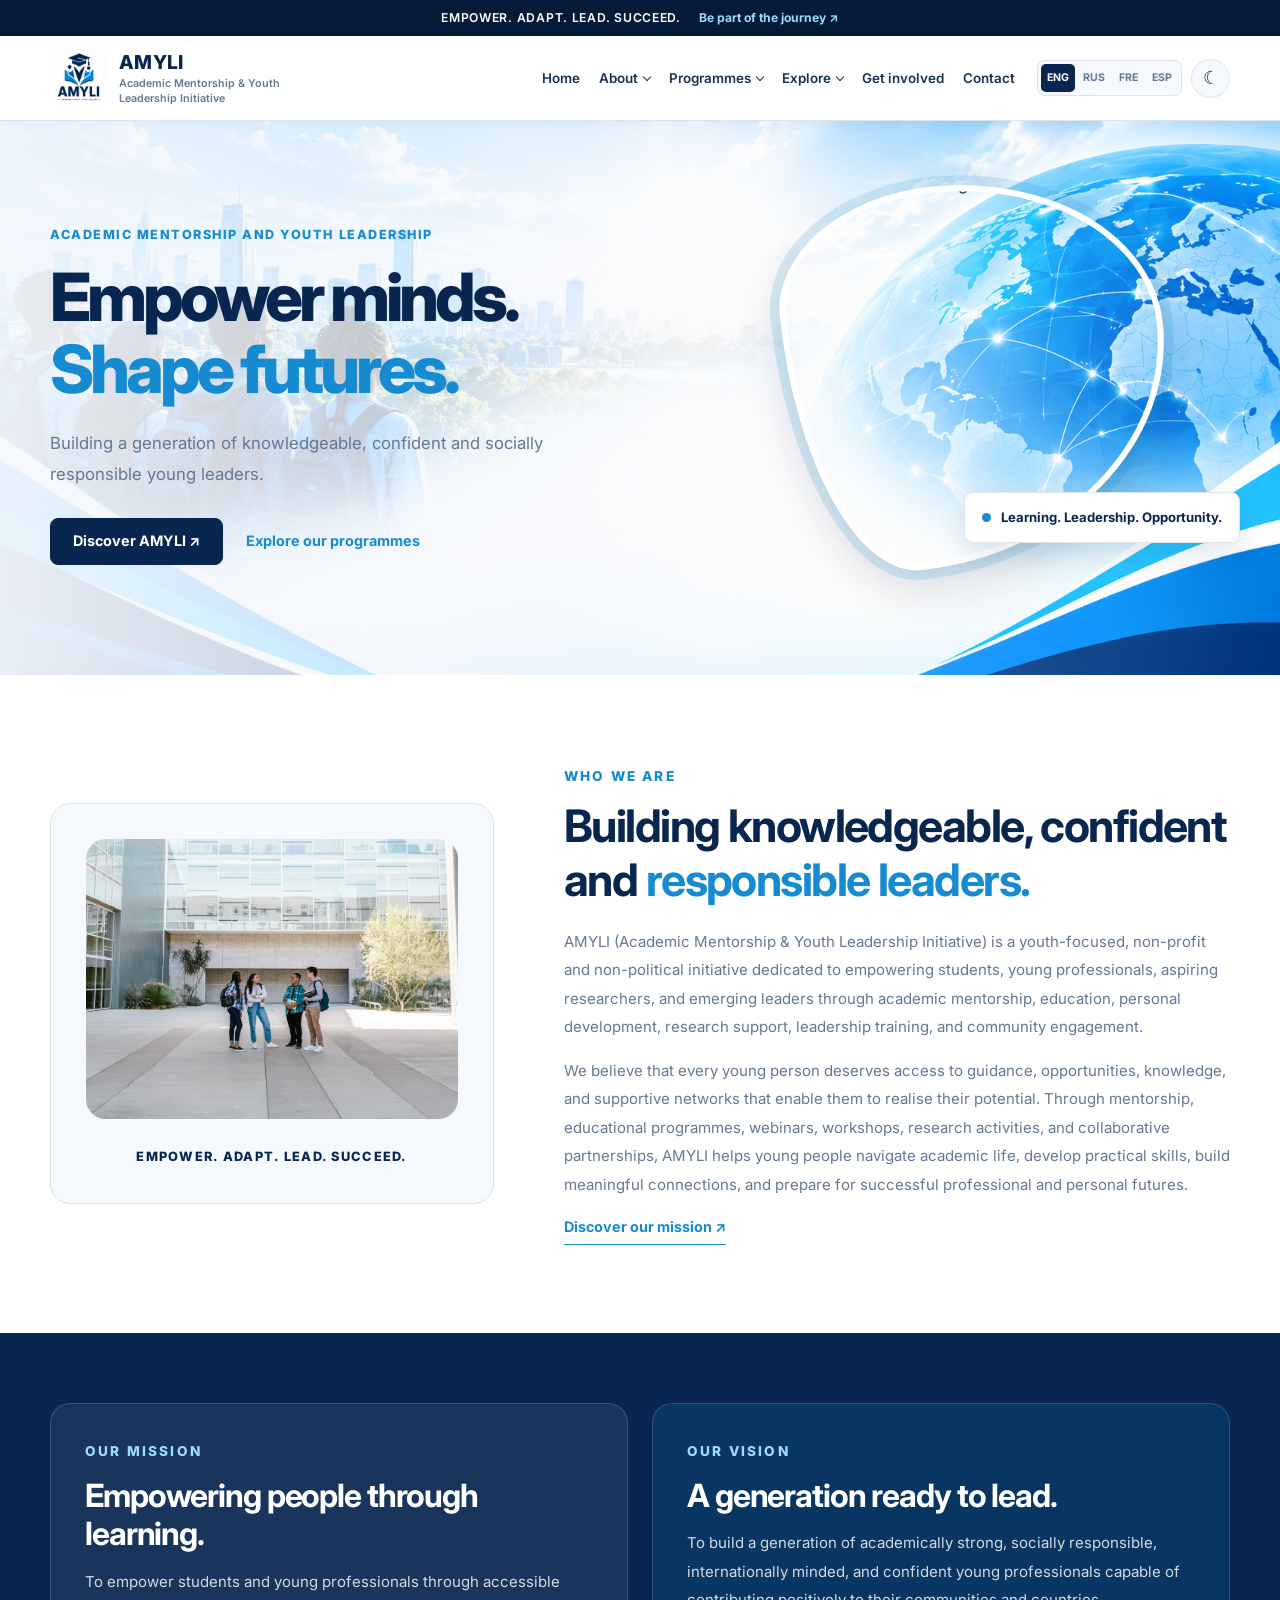
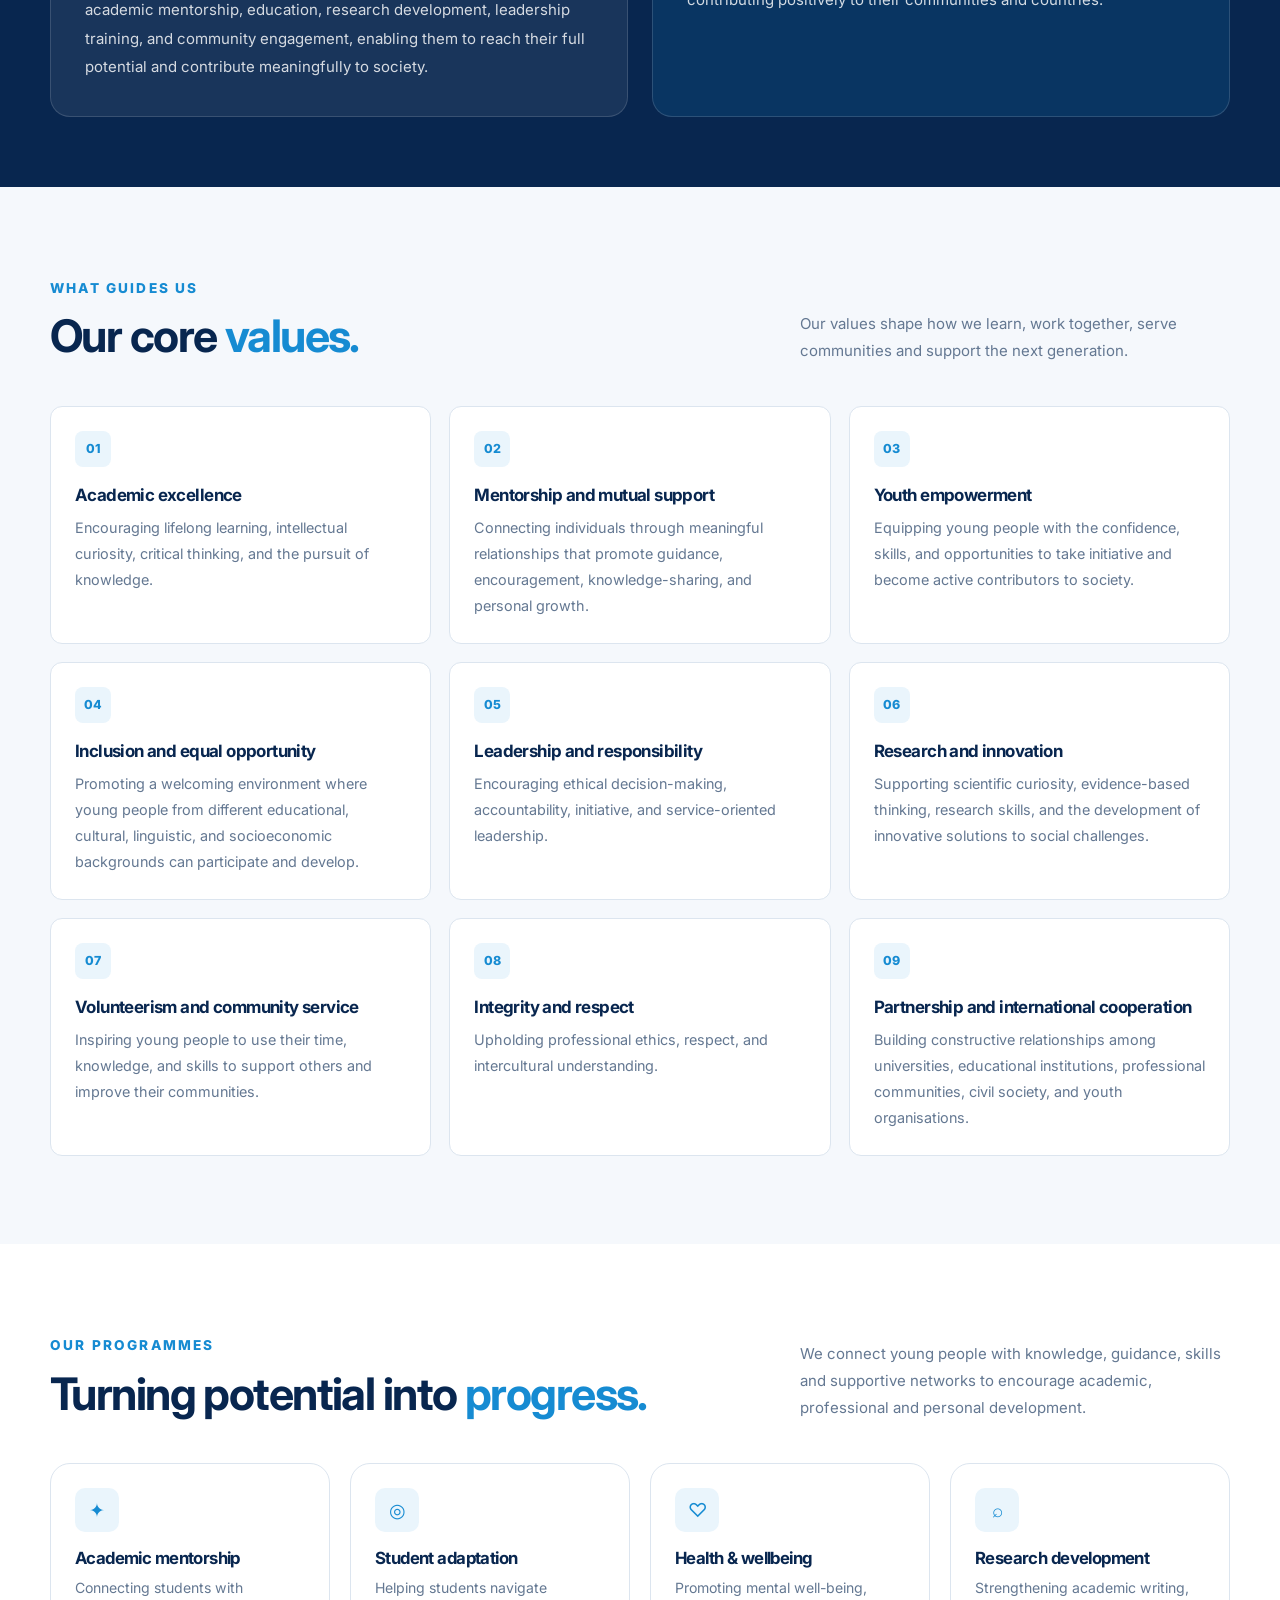
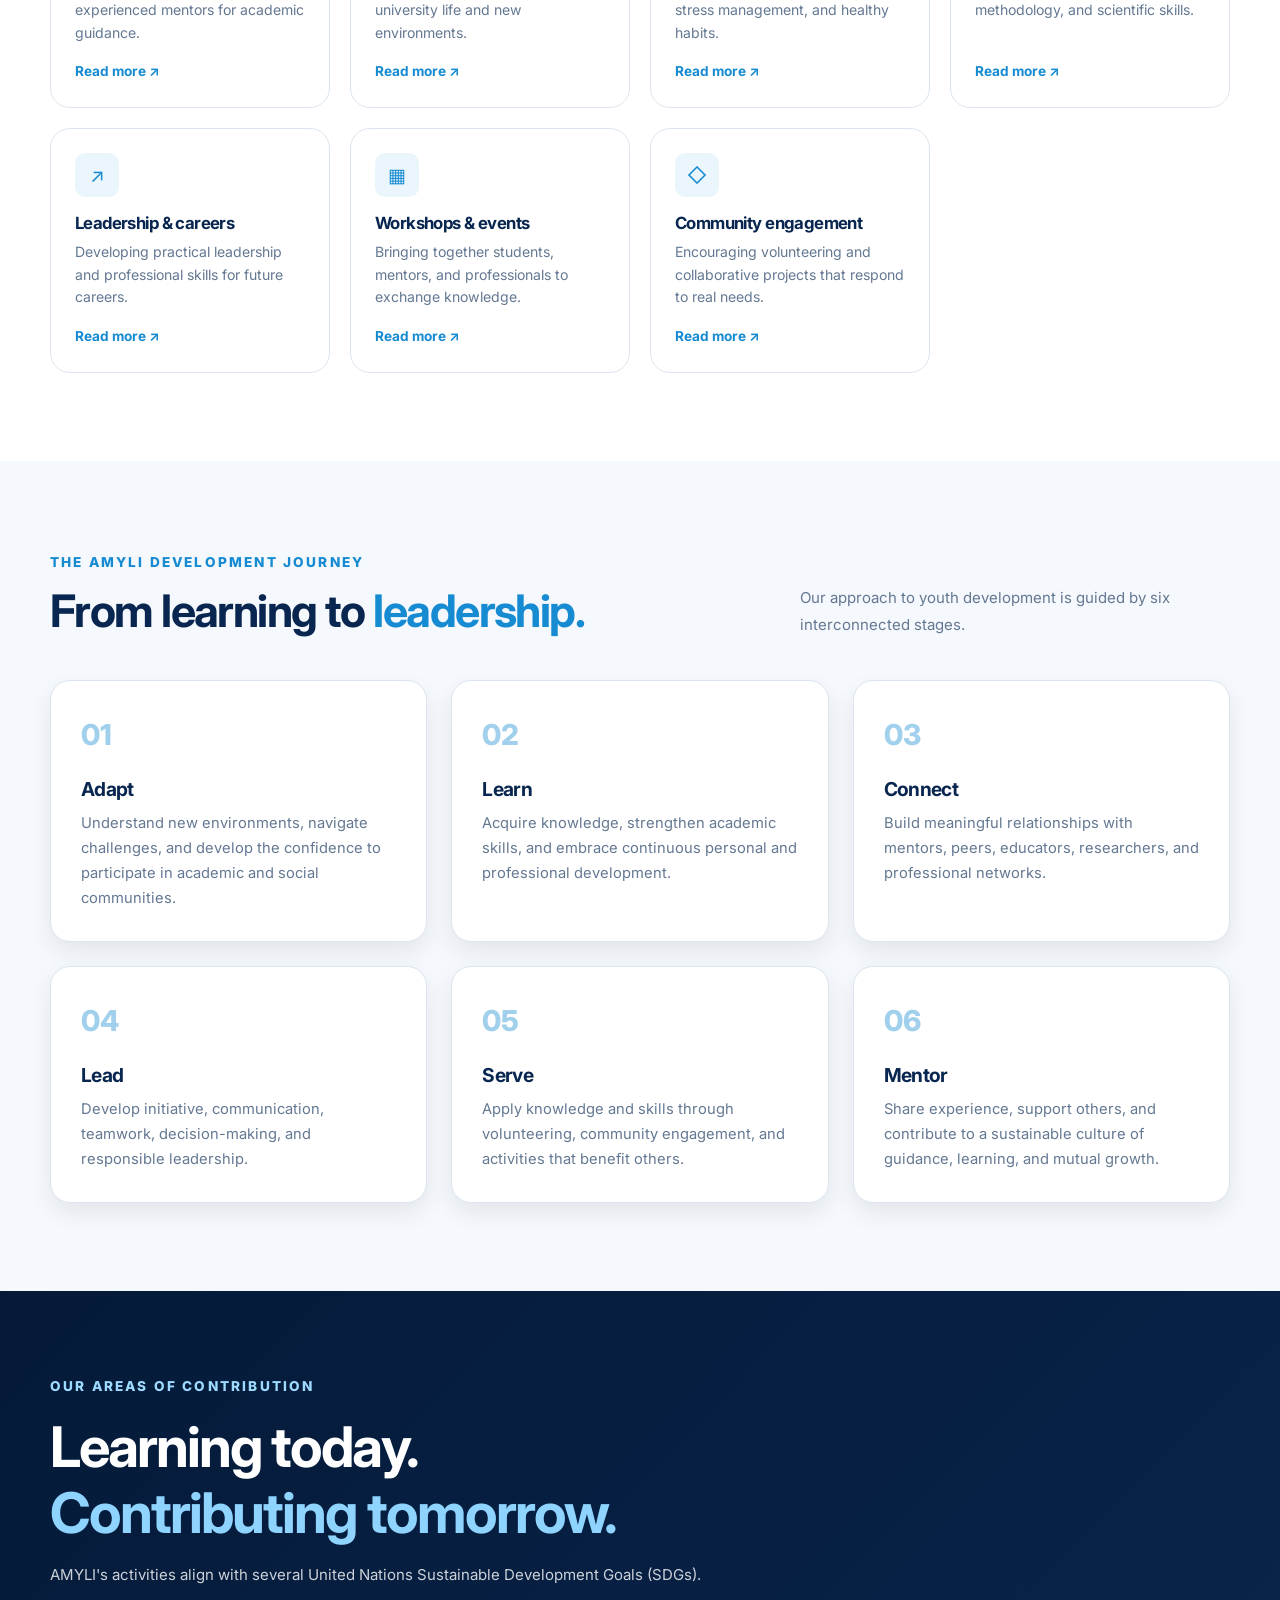
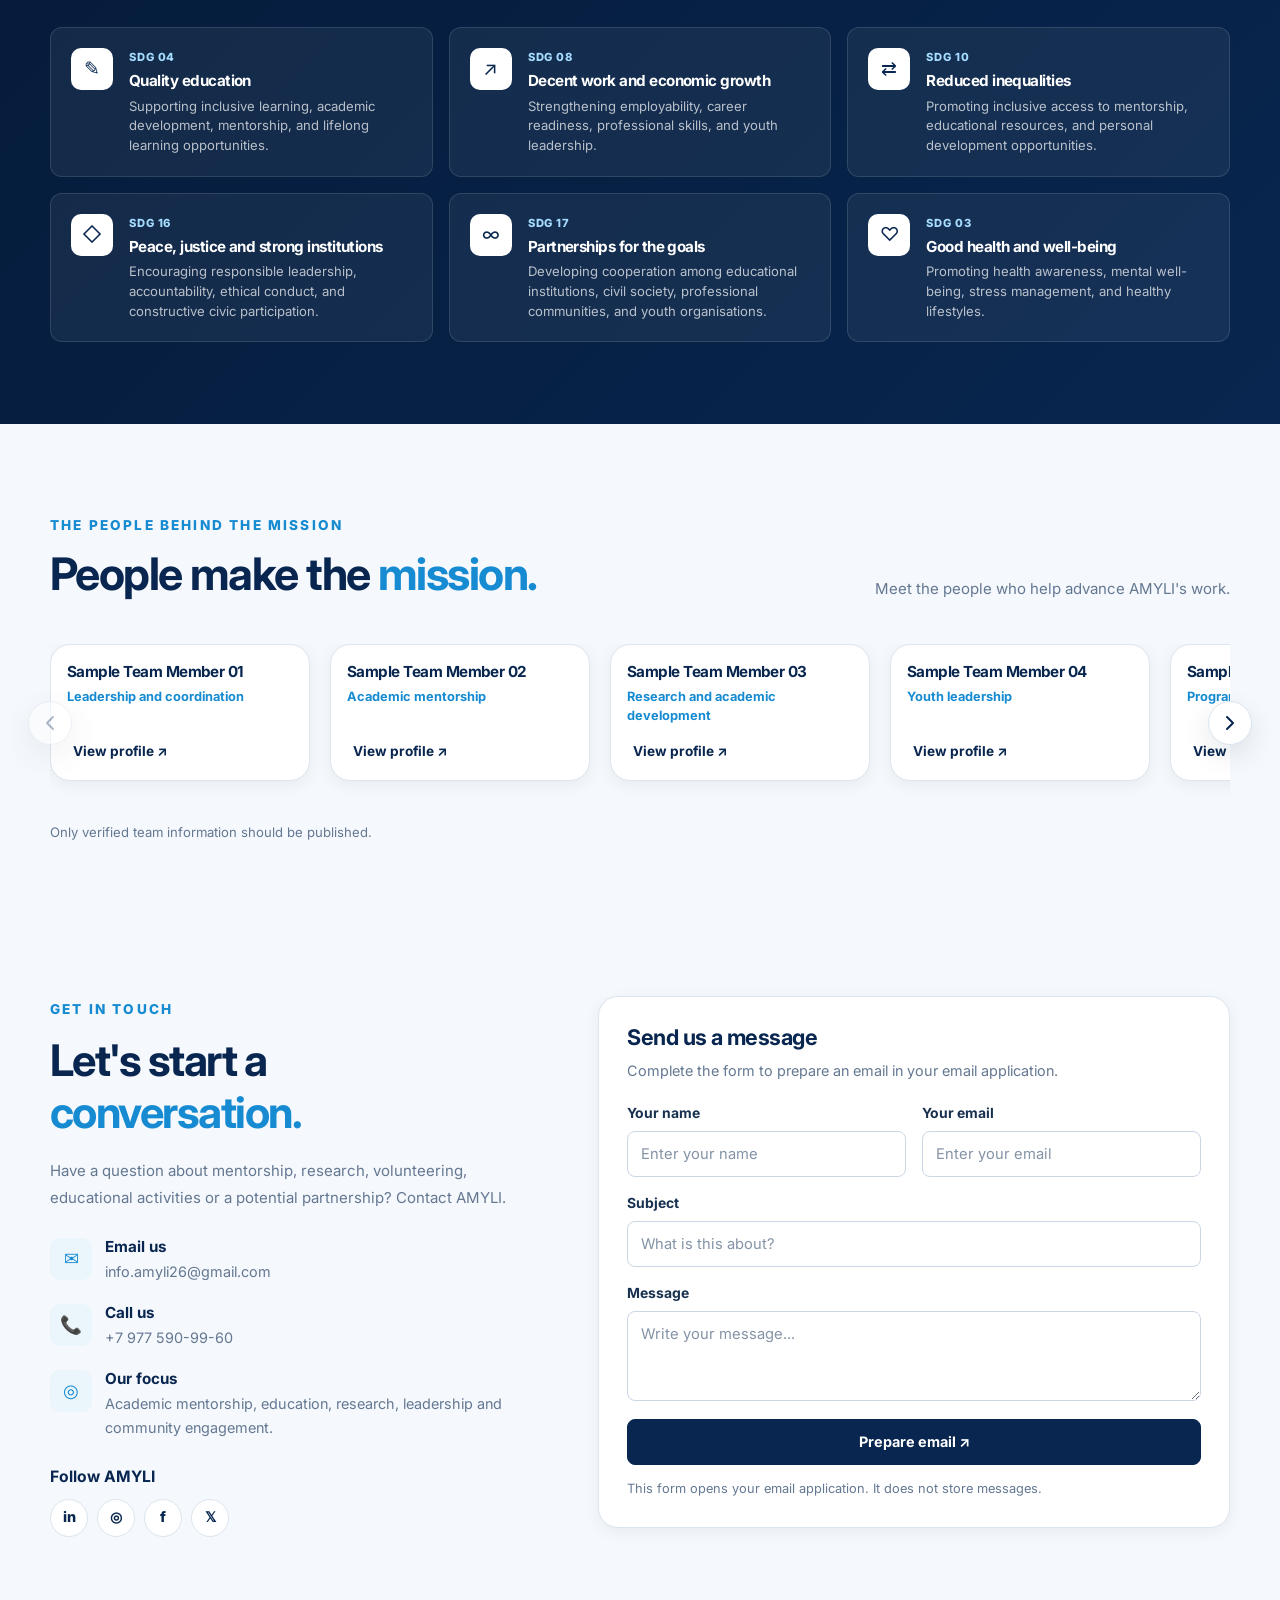
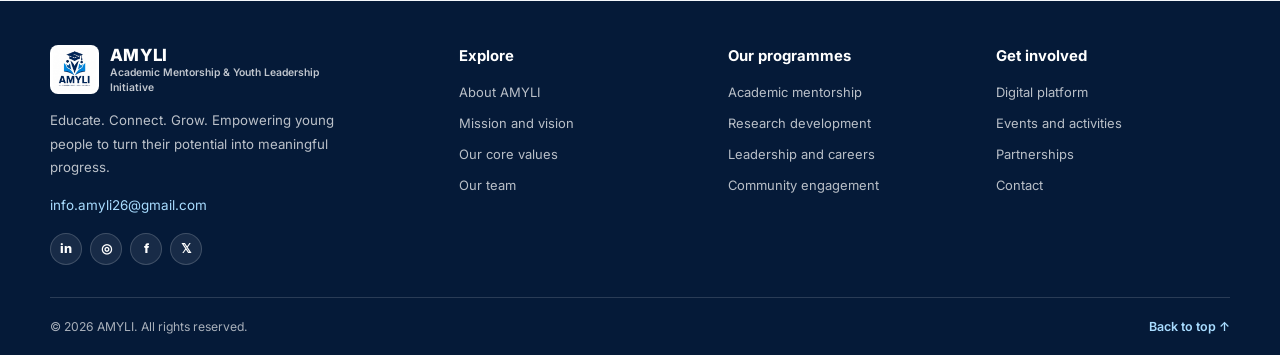
==== index.html @ 7412be2b "Initial commit: AMYLI website structure and design" ====
<!DOCTYPE html>
<html lang="en">
<head>
    <meta charset="UTF-8">
    <meta name="viewport" content="width=device-width, initial-scale=1.0">
    <meta name="theme-color" content="#08264f">
    <meta name="description" content="AMYLI empowers students, young professionals, aspiring researchers and emerging leaders through academic mentorship, education, research, leadership and community engagement.">
    <title>AMYLI | Empower. Adapt. Lead. Succeed.</title>

    <link rel="icon" type="image/png" href="assets/images/logo-removebg.png">
    <link rel="preconnect" href="https://fonts.googleapis.com">
    <link rel="preconnect" href="https://fonts.gstatic.com" crossorigin>
    <link href="https://fonts.googleapis.com/css2?family=Inter:wght@400;500;600;700;800&display=swap" rel="stylesheet">
    <link rel="stylesheet" href="styles.css">
    <script src="script.js" defer></script>
</head>
<body>

<a class="skip-link" href="#main">Skip to content</a>

<!-- Announcement -->
<div class="announcement">
    <p data-i18n="announcement_text">Empower. Adapt. Lead. Succeed.</p>
    <a href="#get-involved" data-i18n="announcement_link">Be part of the journey ↗</a>
</div>

<!-- Header and navigation -->
<header class="site-header" id="top">
    <div class="container nav-wrap">

        <a class="brand" href="#home" aria-label="AMYLI home">
            <img src="assets/images/amyli-logo.png" alt="AMYLI logo">
            <span class="brand-text">
                <strong>AMYLI</strong>
                <small data-i18n="brand_subtitle">Academic Mentorship &amp; Youth Leadership Initiative</small>
            </span>
        </a>

        <button class="menu-toggle" id="menuToggle" type="button"
            aria-label="Open navigation" aria-expanded="false" aria-controls="mainNav">
            <span></span><span></span><span></span>
        </button>

        <nav class="main-nav" id="mainNav" aria-label="Main navigation">
            <a href="#home" data-i18n="nav_home">Home</a>

            <div class="nav-dropdown">
                <button class="nav-drop-trigger" type="button" aria-expanded="false">
                    <span data-i18n="nav_about">About</span><span class="chevron" aria-hidden="true"></span>
                </button>
                <div class="dropdown-menu">
                    <a href="#about" data-i18n="nav_about_who">Who we are</a>
                    <a href="#mission" data-i18n="nav_about_mission">Mission and vision</a>
                    <a href="#values" data-i18n="nav_about_values">Our core values</a>
                    <a href="#journey" data-i18n="nav_about_journey">Our development journey</a>
                    <a href="#team" data-i18n="nav_about_team">Our team</a>
                </div>
            </div>

            <div class="nav-dropdown">
                <button class="nav-drop-trigger" type="button" aria-expanded="false">
                    <span data-i18n="nav_programmes">Programmes</span><span class="chevron" aria-hidden="true"></span>
                </button>
                <div class="dropdown-menu">
                    <a href="#education" data-i18n="nav_prog_education">Academic mentorship</a>
                    <a href="#adaptation" data-i18n="nav_prog_adaptation">Student adaptation</a>
                    <a href="#wellbeing" data-i18n="nav_prog_wellbeing">Health and personal development</a>
                    <a href="#research" data-i18n="nav_prog_research">Research development</a>
                    <a href="#leadership" data-i18n="nav_prog_leadership">Leadership and careers</a>
                    <a href="#workshops" data-i18n="nav_prog_workshops">Workshops and events</a>
                    <a href="#community" data-i18n="nav_prog_community">Community engagement</a>
                </div>
            </div>

            <div class="nav-dropdown">
                <button class="nav-drop-trigger" type="button" aria-expanded="false">
                    <span data-i18n="nav_explore">Explore</span><span class="chevron" aria-hidden="true"></span>
                </button>
                <div class="dropdown-menu">
                    <a href="#stories" data-i18n="nav_exp_stories">Learning resources</a>
                    <a href="#digital-platform" data-i18n="nav_exp_platform">Digital platform</a>
                    <a href="#impact" data-i18n="nav_exp_impact">Our SDG contribution</a>
                    <a href="#partners" data-i18n="nav_exp_partners">Partnerships</a>
                    <a href="#events" data-i18n="nav_exp_events">Events and activities</a>
                </div>
            </div>

            <a href="#get-involved" data-i18n="nav_get_involved">Get involved</a>
            <a href="#contact" data-i18n="nav_contact">Contact</a>
        </nav>

        <div class="nav-tools">
            <div class="language-switch" aria-label="Select language">
                <button type="button" class="language-button active" data-language="en" aria-pressed="true">ENG</button>
                <button type="button" class="language-button" data-language="ru" aria-pressed="false">RUS</button>
                <button type="button" class="language-button" data-language="fr" aria-pressed="false">FRE</button>
                <button type="button" class="language-button" data-language="es" aria-pressed="false">ESP</button>
            </div>
            <button class="theme-toggle" id="themeToggle" type="button"
                aria-label="Switch to dark mode" aria-pressed="false">☾</button>
        </div>
    </div>
</header>

<main id="main">

    <!-- Hero Section -->
    <section class="hero" id="home">
        <div class="container hero-grid">
            <div class="hero-copy">
                <span class="eyebrow" data-i18n="hero_eyebrow">Academic mentorship and youth leadership</span>
                <h1 data-i18n="hero_title">Empower minds.<br><em>Shape futures.</em></h1>
                <p data-i18n="hero_desc">
                    Building a generation of knowledgeable, confident and socially responsible young leaders.
                </p>
                <div class="hero-actions">
                    <a href="#about" class="button" data-i18n="hero_btn_discover">Discover AMYLI ↗</a>
                    <a href="#programs" class="text-link" data-i18n="hero_btn_programmes">Explore our programmes</a>
                </div>
            </div>

            <div class="hero-visual">
                <div class="hero-image-twisted">
                    <img class="hero-image"
                        src="https://images.unsplash.com/photo-1529390079861-591de354faf5?auto=format&fit=crop&w=800&q=85"
                        alt="Young people learning and collaborating">
                </div>
                <div class="hero-image-label">
                    <span class="label-dot"></span>
                    <span data-i18n="hero_label">Learning. Leadership. Opportunity.</span>
                </div>
            </div>
        </div>
    </section>

    <!-- About AMYLI -->
    <section class="section about-section" id="about">
        <div class="container about-grid">
            <div class="about-logo">
                <img src="assets/images/who-we-are.jpg" alt="AMYLI organisation logo">
                <span data-i18n="about_logo_text">Empower. Adapt. Lead. Succeed.</span>
            </div>

            <div class="about-content">
                <span class="section-kicker" data-i18n="about_kicker">WHO WE ARE</span>
                <h2 data-i18n="about_title">Building knowledgeable, confident and <em>responsible leaders.</em></h2>
                <p data-i18n="about_p1">
                    AMYLI (Academic Mentorship &amp; Youth Leadership Initiative) is a youth-focused, non-profit and non-political initiative dedicated to empowering students, young professionals, aspiring researchers, and emerging leaders through academic mentorship, education, personal development, research support, leadership training, and community engagement.
                </p>
                <p data-i18n="about_p2">
                    We believe that every young person deserves access to guidance, opportunities, knowledge, and supportive networks that enable them to realise their potential. Through mentorship, educational programmes, webinars, workshops, research activities, and collaborative partnerships, AMYLI helps young people navigate academic life, develop practical skills, build meaningful connections, and prepare for successful professional and personal futures.
                </p>
                <a href="#mission" class="underlined-link" data-i18n="about_link">Discover our mission ↗</a>
            </div>
        </div>
    </section>

    <!-- Mission and vision -->
    <section class="mission-section" id="mission">
        <div class="container mission-grid">
            <article class="mission-card">
                <span class="section-kicker" data-i18n="mission_kicker">OUR MISSION</span>
                <h2 data-i18n="mission_title">Empowering people through learning.</h2>
                <p data-i18n="mission_desc">
                    To empower students and young professionals through accessible academic mentorship, education, research development, leadership training, and community engagement, enabling them to reach their full potential and contribute meaningfully to society.
                </p>
            </article>

            <article class="mission-card vision-card">
                <span class="section-kicker" data-i18n="vision_kicker">OUR VISION</span>
                <h2 data-i18n="vision_title">A generation ready to lead.</h2>
                <p data-i18n="vision_desc">
                    To build a generation of academically strong, socially responsible, internationally minded, and confident young professionals capable of contributing positively to their communities and countries.
                </p>
            </article>
        </div>
    </section>

    <!-- Core values -->
    <section class="section values-section" id="values">
        <div class="container">
            <div class="section-heading">
                <div>
                    <span class="section-kicker" data-i18n="values_kicker">WHAT GUIDES US</span>
                    <h2 data-i18n="values_title">Our core <em>values.</em></h2>
                </div>
                <p data-i18n="values_desc">
                    Our values shape how we learn, work together, serve communities and support the next generation.
                </p>
            </div>

            <div class="values-grid">
                <article class="value-card">
                    <span class="value-number">01</span>
                    <h3 data-i18n="value_1_title">Academic excellence</h3>
                    <p data-i18n="value_1_desc">Encouraging lifelong learning, intellectual curiosity, critical thinking, and the pursuit of knowledge.</p>
                </article>
                <article class="value-card">
                    <span class="value-number">02</span>
                    <h3 data-i18n="value_2_title">Mentorship and mutual support</h3>
                    <p data-i18n="value_2_desc">Connecting individuals through meaningful relationships that promote guidance, encouragement, knowledge-sharing, and personal growth.</p>
                </article>
                <article class="value-card">
                    <span class="value-number">03</span>
                    <h3 data-i18n="value_3_title">Youth empowerment</h3>
                    <p data-i18n="value_3_desc">Equipping young people with the confidence, skills, and opportunities to take initiative and become active contributors to society.</p>
                </article>
                <article class="value-card">
                    <span class="value-number">04</span>
                    <h3 data-i18n="value_4_title">Inclusion and equal opportunity</h3>
                    <p data-i18n="value_4_desc">Promoting a welcoming environment where young people from different educational, cultural, linguistic, and socioeconomic backgrounds can participate and develop.</p>
                </article>
                <article class="value-card">
                    <span class="value-number">05</span>
                    <h3 data-i18n="value_5_title">Leadership and responsibility</h3>
                    <p data-i18n="value_5_desc">Encouraging ethical decision-making, accountability, initiative, and service-oriented leadership.</p>
                </article>
                <article class="value-card">
                    <span class="value-number">06</span>
                    <h3 data-i18n="value_6_title">Research and innovation</h3>
                    <p data-i18n="value_6_desc">Supporting scientific curiosity, evidence-based thinking, research skills, and the development of innovative solutions to social challenges.</p>
                </article>
                <article class="value-card">
                    <span class="value-number">07</span>
                    <h3 data-i18n="value_7_title">Volunteerism and community service</h3>
                    <p data-i18n="value_7_desc">Inspiring young people to use their time, knowledge, and skills to support others and improve their communities.</p>
                </article>
                <article class="value-card">
                    <span class="value-number">08</span>
                    <h3 data-i18n="value_8_title">Integrity and respect</h3>
                    <p data-i18n="value_8_desc">Upholding professional ethics, respect, and intercultural understanding.</p>
                </article>
                <article class="value-card">
                    <span class="value-number">09</span>
                    <h3 data-i18n="value_9_title">Partnership and international cooperation</h3>
                    <p data-i18n="value_9_desc">Building constructive relationships among universities, educational institutions, professional communities, civil society, and youth organisations.</p>
                </article>
            </div>
        </div>
    </section>

    <!-- Programmes (Updated to compact cards + modal) -->
    <section class="section programs-section" id="programs">
        <div class="container">
            <div class="section-heading">
                <div>
                    <span class="section-kicker" data-i18n="programs_kicker">OUR PROGRAMMES</span>
                    <h2 data-i18n="programs_title">Turning potential into <em>progress.</em></h2>
                </div>
                <p data-i18n="programs_desc">
                    We connect young people with knowledge, guidance, skills and supportive networks to encourage academic, professional and personal development.
                </p>
            </div>

            <!-- Grid of smaller cards -->
            <div class="program-grid">
                <article class="program-card">
                    <div class="program-icon" aria-hidden="true">✦</div>
                    <h3 data-i18n="prog_1_title">Academic mentorship</h3>
                    <p class="program-summary" data-i18n="prog_1_summary">Connecting students with experienced mentors for academic guidance.</p>
                    <button type="button" class="card-link read-more-btn" data-target="prog1">Read more ↗</button>
                    <!-- Hidden full description -->
                    <div id="prog1-desc" class="hidden-desc" data-i18n="prog_1_desc">
                        AMYLI connects students and young professionals with experienced mentors, researchers, educators, and other suitably qualified individuals who can provide guidance based on participants' interests, goals, and development needs.
                    </div>
                </article>

                <article class="program-card">
                    <div class="program-icon" aria-hidden="true">◎</div>
                    <h3 data-i18n="prog_2_title">Student adaptation</h3>
                    <p class="program-summary" data-i18n="prog_2_summary">Helping students navigate university life and new environments.</p>
                    <button type="button" class="card-link read-more-btn" data-target="prog2">Read more ↗</button>
                    <div id="prog2-desc" class="hidden-desc" data-i18n="prog_2_desc">
                        Beginning university or studying in a new country can be a significant transition. AMYLI helps students better understand academic expectations, navigate university life, build social connections, and develop the confidence to participate actively in their educational communities.
                    </div>
                </article>

                <article class="program-card">
                    <div class="program-icon" aria-hidden="true">♡</div>
                    <h3 data-i18n="prog_3_title">Health & wellbeing</h3>
                    <p class="program-summary" data-i18n="prog_3_summary">Promoting mental well-being, stress management, and healthy habits.</p>
                    <button type="button" class="card-link read-more-btn" data-target="prog3">Read more ↗</button>
                    <div id="prog3-desc" class="hidden-desc" data-i18n="prog_3_desc">
                        We recognise that academic success and personal growth are closely connected to physical health, mental well-being, emotional resilience, and healthy daily habits. AMYLI promotes awareness of stress management, burnout prevention, time management, healthy lifestyles, self-confidence, and work-life balance.
                    </div>
                </article>

                <article class="program-card">
                    <div class="program-icon" aria-hidden="true">⌕</div>
                    <h3 data-i18n="prog_4_title">Research development</h3>
                    <p class="program-summary" data-i18n="prog_4_summary">Strengthening academic writing, methodology, and scientific skills.</p>
                    <button type="button" class="card-link read-more-btn" data-target="prog4">Read more ↗</button>
                    <div id="prog4-desc" class="hidden-desc" data-i18n="prog_4_desc">
                        AMYLI encourages young people to develop their research interests, strengthen academic writing skills, and participate in scientific and intellectual activities.
                    </div>
                </article>

                <article class="program-card">
                    <div class="program-icon" aria-hidden="true">↗</div>
                    <h3 data-i18n="prog_5_title">Leadership & careers</h3>
                    <p class="program-summary" data-i18n="prog_5_summary">Developing practical leadership and professional skills for future careers.</p>
                    <button type="button" class="card-link read-more-btn" data-target="prog5">Read more ↗</button>
                    <div id="prog5-desc" class="hidden-desc" data-i18n="prog_5_desc">
                        AMYLI supports the development of practical leadership and professional skills that help young people transition from education into meaningful careers and community leadership.
                    </div>
                </article>

                <article class="program-card">
                    <div class="program-icon" aria-hidden="true">▦</div>
                    <h3 data-i18n="prog_6_title">Workshops & events</h3>
                    <p class="program-summary" data-i18n="prog_6_summary">Bringing together students, mentors, and professionals to exchange knowledge.</p>
                    <button type="button" class="card-link read-more-btn" data-target="prog6">Read more ↗</button>
                    <div id="prog6-desc" class="hidden-desc" data-i18n="prog_6_desc">
                        AMYLI organises educational activities designed to bring together students, mentors, academics, researchers, professionals, volunteers, and youth leaders.
                    </div>
                </article>

                <article class="program-card">
                    <div class="program-icon" aria-hidden="true">◇</div>
                    <h3 data-i18n="prog_7_title">Community engagement</h3>
                    <p class="program-summary" data-i18n="prog_7_summary">Encouraging volunteering and collaborative projects that respond to real needs.</p>
                    <button type="button" class="card-link read-more-btn" data-target="prog7">Read more ↗</button>
                    <div id="prog7-desc" class="hidden-desc" data-i18n="prog_7_desc">
                        We believe that meaningful development includes a commitment to serving others. AMYLI encourages young people to participate in volunteering, peer support, educational outreach, community projects, and collaborative activities that respond to real needs.
                    </div>
                </article>
            </div>
        </div>
    </section>

    <!-- Development journey (Updated with shadow and float) -->
    <section class="section journey-section" id="journey">
        <div class="container">
            <div class="section-heading">
                <div>
                    <span class="section-kicker" data-i18n="journey_kicker">THE AMYLI DEVELOPMENT JOURNEY</span>
                    <h2 data-i18n="journey_title">From learning to <em>leadership.</em></h2>
                </div>
                <p data-i18n="journey_desc">
                    Our approach to youth development is guided by six interconnected stages.
                </p>
            </div>

            <div class="journey-grid">
                <article class="journey-card">
                    <span>01</span>
                    <h3 data-i18n="journey_1_title">Adapt</h3>
                    <p data-i18n="journey_1_desc">Understand new environments, navigate challenges, and develop the confidence to participate in academic and social communities.</p>
                </article>
                <article class="journey-card">
                    <span>02</span>
                    <h3 data-i18n="journey_2_title">Learn</h3>
                    <p data-i18n="journey_2_desc">Acquire knowledge, strengthen academic skills, and embrace continuous personal and professional development.</p>
                </article>
                <article class="journey-card">
                    <span>03</span>
                    <h3 data-i18n="journey_3_title">Connect</h3>
                    <p data-i18n="journey_3_desc">Build meaningful relationships with mentors, peers, educators, researchers, and professional networks.</p>
                </article>
                <article class="journey-card">
                    <span>04</span>
                    <h3 data-i18n="journey_4_title">Lead</h3>
                    <p data-i18n="journey_4_desc">Develop initiative, communication, teamwork, decision-making, and responsible leadership.</p>
                </article>
                <article class="journey-card">
                    <span>05</span>
                    <h3 data-i18n="journey_5_title">Serve</h3>
                    <p data-i18n="journey_5_desc">Apply knowledge and skills through volunteering, community engagement, and activities that benefit others.</p>
                </article>
                <article class="journey-card">
                    <span>06</span>
                    <h3 data-i18n="journey_6_title">Mentor</h3>
                    <p data-i18n="journey_6_desc">Share experience, support others, and contribute to a sustainable culture of guidance, learning, and mutual growth.</p>
                </article>
            </div>
        </div>
    </section>

    <!-- SDG Section (Updated smaller cards) -->
    <section class="contribution-section" id="impact">
        <div class="container">
            <div class="contribution-heading">
                <span class="section-kicker light-kicker" data-i18n="sdg_kicker">OUR AREAS OF CONTRIBUTION</span>
                <h2 data-i18n="sdg_title">Learning today.<br><em>Contributing tomorrow.</em></h2>
                <p data-i18n="sdg_desc">
                    AMYLI's activities align with several United Nations Sustainable Development Goals (SDGs).
                </p>
            </div>

            <div class="sdg-grid">
                <article class="sdg-card sdg-4">
                    <div class="sdg-symbol" aria-hidden="true">✎</div>
                    <div class="sdg-content">
                        <span class="sdg-number">SDG 04</span>
                        <h3 data-i18n="sdg_4_title">Quality education</h3>
                        <p data-i18n="sdg_4_desc">Supporting inclusive learning, academic development, mentorship, and lifelong learning opportunities.</p>
                    </div>
                </article>
                <article class="sdg-card sdg-8">
                    <div class="sdg-symbol" aria-hidden="true">↗</div>
                    <div class="sdg-content">
                        <span class="sdg-number">SDG 08</span>
                        <h3 data-i18n="sdg_8_title">Decent work and economic growth</h3>
                        <p data-i18n="sdg_8_desc">Strengthening employability, career readiness, professional skills, and youth leadership.</p>
                    </div>
                </article>
                <article class="sdg-card sdg-10">
                    <div class="sdg-symbol" aria-hidden="true">⇄</div>
                    <div class="sdg-content">
                        <span class="sdg-number">SDG 10</span>
                        <h3 data-i18n="sdg_10_title">Reduced inequalities</h3>
                        <p data-i18n="sdg_10_desc">Promoting inclusive access to mentorship, educational resources, and personal development opportunities.</p>
                    </div>
                </article>
                <article class="sdg-card sdg-16">
                    <div class="sdg-symbol" aria-hidden="true">◇</div>
                    <div class="sdg-content">
                        <span class="sdg-number">SDG 16</span>
                        <h3 data-i18n="sdg_16_title">Peace, justice and strong institutions</h3>
                        <p data-i18n="sdg_16_desc">Encouraging responsible leadership, accountability, ethical conduct, and constructive civic participation.</p>
                    </div>
                </article>
                <article class="sdg-card sdg-17">
                    <div class="sdg-symbol" aria-hidden="true">∞</div>
                    <div class="sdg-content">
                        <span class="sdg-number">SDG 17</span>
                        <h3 data-i18n="sdg_17_title">Partnerships for the goals</h3>
                        <p data-i18n="sdg_17_desc">Developing cooperation among educational institutions, civil society, professional communities, and youth organisations.</p>
                    </div>
                </article>
                <article class="sdg-card sdg-3">
                    <div class="sdg-symbol" aria-hidden="true">♡</div>
                    <div class="sdg-content">
                        <span class="sdg-number">SDG 03</span>
                        <h3 data-i18n="sdg_3_title">Good health and well-being</h3>
                        <p data-i18n="sdg_3_desc">Promoting health awareness, mental well-being, stress management, and healthy lifestyles.</p>
                    </div>
                </article>
            </div>
        </div>
    </section>

    <!-- Team -->
    <section class="section team-section" id="team">
        <div class="container">
            <div class="section-heading">
                <div>
                    <span class="section-kicker" data-i18n="team_kicker">THE PEOPLE BEHIND THE MISSION</span>
                    <h2 data-i18n="team_title">People make the <em>mission.</em></h2>
                </div>
                <p data-i18n="team_desc">
                    Meet the people who help advance AMYLI's work.
                </p>
            </div>

            <div class="team-carousel-wrapper">
                <button class="team-nav-btn team-nav-prev" id="teamPrevBtn" aria-label="Scroll left">
                    <svg width="24" height="24" viewBox="0 0 24 24" fill="none" stroke="currentColor" stroke-width="2" stroke-linecap="round" stroke-linejoin="round"><polyline points="15 18 9 12 15 6"></polyline></svg>
                </button>
                
                <div class="team-row" id="teamRow"></div>
                
                <button class="team-nav-btn team-nav-next" id="teamNextBtn" aria-label="Scroll right">
                    <svg width="24" height="24" viewBox="0 0 24 24" fill="none" stroke="currentColor" stroke-width="2" stroke-linecap="round" stroke-linejoin="round"><polyline points="9 18 15 12 9 6"></polyline></svg>
                </button>
            </div>
            
            <p class="team-note" data-i18n="team_note">
                Only verified team information should be published.
            </p>
        </div>
    </section>

    <!-- Contact -->
    <section class="section contact-section" id="contact">
        <div class="container contact-grid">

            <div class="contact-intro">
                <span class="section-kicker" data-i18n="contact_kicker">GET IN TOUCH</span>
                <h2 data-i18n="contact_title">Let's start a<br><em>conversation.</em></h2>
                <p data-i18n="contact_desc">
                    Have a question about mentorship, research, volunteering, educational activities or a potential partnership? Contact AMYLI.
                </p>

                <div class="contact-details">
                    <div class="contact-detail">
                        <span class="contact-icon" aria-hidden="true">✉</span>
                        <div>
                            <h3 data-i18n="contact_email_title">Email us</h3>
                            <a id="contactEmailLink" href="mailto:info.amyli26@gmail.com">
                                info.amyli26@gmail.com
                            </a>
                        </div>
                    </div>

                    <div class="contact-detail">
                        <span class="contact-icon" aria-hidden="true">📞</span>
                        <div>
                            <h3 data-i18n="contact_phone_title">Call us</h3>
                            <a href="tel:+79775909960">+7 977 590-99-60</a>
                        </div>
                    </div>

                    <div class="contact-detail">
                        <span class="contact-icon" aria-hidden="true">◎</span>
                        <div>
                            <h3 data-i18n="contact_focus_title">Our focus</h3>
                            <p data-i18n="contact_focus_desc">Academic mentorship, education, research, leadership and community engagement.</p>
                        </div>
                    </div>
                </div>

                <div class="contact-social">
                    <h3 data-i18n="contact_social_title">Follow AMYLI</h3>
                    <div class="social-links">
                        <a href="https://www.linkedin.com/" target="_blank" rel="noopener noreferrer" aria-label="LinkedIn">in</a>
                        <a href="https://www.instagram.com/" target="_blank" rel="noopener noreferrer" aria-label="Instagram">◎</a>
                        <a href="https://www.facebook.com/" target="_blank" rel="noopener noreferrer" aria-label="Facebook">f</a>
                        <a href="https://x.com/" target="_blank" rel="noopener noreferrer" aria-label="X">𝕏</a>
                    </div>
                </div>
            </div>

            <form class="contact-form" id="contactForm">
                <h3 data-i18n="form_title">Send us a message</h3>
                <p data-i18n="form_desc">Complete the form to prepare an email in your email application.</p>

                <div class="form-row">
                    <div class="form-group">
                        <label for="fullName" data-i18n="form_name">Your name</label>
                        <input id="fullName" name="fullName" type="text"
                            autocomplete="name" placeholder="Enter your name" required>
                    </div>
                    <div class="form-group">
                        <label for="email" data-i18n="form_email">Your email</label>
                        <input id="email" name="email" type="email"
                            autocomplete="email" placeholder="Enter your email" required>
                    </div>
                </div>

                <div class="form-group">
                    <label for="topic" data-i18n="form_topic">Subject</label>
                    <input id="topic" name="topic" type="text" placeholder="What is this about?" required>
                </div>

                <div class="form-group">
                    <label for="message" data-i18n="form_message">Message</label>
                    <textarea id="message" name="message" rows="3"
                        placeholder="Write your message..." required></textarea>
                </div>

                <button type="submit" class="button form-submit" data-i18n="form_submit">
                    Prepare email ↗
                </button>

                <p class="form-status" id="formStatus" role="status" aria-live="polite"
                   data-i18n="form_status">
                    This form opens your email application. It does not store messages.
                </p>
            </form>
        </div>
    </section>
</main>

<!-- Footer -->
<footer class="site-footer">
    <div class="container footer-main">

        <div class="footer-brand">
            <a class="brand brand-footer" href="#home" aria-label="AMYLI home">
                <img src="assets/images/amyli-logo.png" alt="AMYLI logo">
                <span class="brand-text">
                    <strong>AMYLI</strong>
                    <small data-i18n="brand_subtitle">Academic Mentorship &amp; Youth Leadership Initiative</small>
                </span>
            </a>
            <p data-i18n="footer_desc">
                Educate. Connect. Grow. Empowering young people to turn their potential into meaningful progress.
            </p>
            <a class="footer-email" href="mailto:info.amyli26@gmail.com">
                info.amyli26@gmail.com
            </a>
            <div class="social-links footer-social-links">
                <a href="https://www.linkedin.com/" target="_blank" rel="noopener noreferrer" aria-label="LinkedIn">in</a>
                <a href="https://www.instagram.com/" target="_blank" rel="noopener noreferrer" aria-label="Instagram">◎</a>
                <a href="https://www.facebook.com/" target="_blank" rel="noopener noreferrer" aria-label="Facebook">f</a>
                <a href="https://x.com/" target="_blank" rel="noopener noreferrer" aria-label="X">𝕏</a>
            </div>
        </div>

        <div class="footer-links">
            <h3 data-i18n="footer_explore">Explore</h3>
            <a href="#about" data-i18n="footer_about">About AMYLI</a>
            <a href="#mission" data-i18n="nav_about_mission">Mission and vision</a>
            <a href="#values" data-i18n="nav_about_values">Core values</a>
            <a href="#team" data-i18n="nav_about_team">Our team</a>
        </div>

        <div class="footer-links">
            <h3 data-i18n="footer_programmes">Our programmes</h3>
            <a href="#education" data-i18n="nav_prog_education">Academic mentorship</a>
            <a href="#research" data-i18n="nav_prog_research">Research development</a>
            <a href="#leadership" data-i18n="nav_prog_leadership">Leadership and careers</a>
            <a href="#community" data-i18n="nav_prog_community">Community engagement</a>
        </div>

        <div class="footer-links">
            <h3 data-i18n="footer_get_involved">Get involved</h3>
            <a href="#digital-platform" data-i18n="nav_exp_platform">Digital platform</a>
            <a href="#events" data-i18n="nav_exp_events">Events and activities</a>
            <a href="#partners" data-i18n="nav_exp_partners">Partnerships</a>
            <a href="#contact" data-i18n="nav_contact">Contact us</a>
        </div>
    </div>

    <div class="container footer-bottom">
        <p>© <span id="currentYear"></span> AMYLI. <span data-i18n="footer_rights">All rights reserved.</span></p>
        <a href="#top" data-i18n="footer_back_top">Back to top ↑</a>
    </div>
</footer>

<button class="back-to-top" id="backToTop" type="button" aria-label="Back to top">↑</button>

<!-- Program Modal (Injected via JS) -->
<div id="programModalOverlay" class="program-modal-overlay hidden">
    <div class="program-modal" role="dialog" aria-modal="true" aria-labelledby="modalTitle">
        <button class="program-modal-close" id="closeProgramModal" aria-label="Close modal">×</button>
        <div class="program-icon-large" id="modalIcon"></div>
        <h2 id="modalTitle"></h2>
        <p id="modalDesc"></p>
    </div>
</div>

</body>
</html>
---- styles.css ----
/* Variables */
:root {
    --navy: #08264f;
    --navy-deep: #051a38;
    --blue: #168bd2;
    --blue-light: #eaf5fc;
    --paper: #ffffff;
    --background: #f5f8fc;
    --surface: #ffffff;
    --soft: #eef3fa;
    --text: #18314f;
    --muted: #647892;
    --border: #dce5ef;
    --success: #16803c;
    --danger: #c62828;
    --container-width: 1180px;
    --radius: 12px;
    --radius-lg: 20px;
    --shadow-sm: 0 4px 16px rgba(5,26,56,.06);
    --shadow-md: 0 10px 28px rgba(5,26,56,.10);
    --shadow-lg: 0 18px 48px rgba(5,26,56,.16);
}

* { box-sizing: border-box; }
html { scroll-behavior: smooth; scroll-padding-top: 100px; }
body {
    margin: 0;
    color: var(--text);
    background: var(--paper);
    font-family: "Inter", Arial, sans-serif;
    font-size: 15px;
    line-height: 1.7;
    -webkit-font-smoothing: antialiased;
}
body, button, input, select, textarea { font-family: "Inter", Arial, sans-serif; }
img { display: block; max-width: 100%; }
a { color: inherit; text-decoration: none; }
button, input, select, textarea { font: inherit; }
button, a { -webkit-tap-highlight-color: transparent; }
button { cursor: pointer; }
p { margin-top: 0; }
h1, h2, h3, h4 { margin-top: 0; color: var(--navy); line-height: 1.2; letter-spacing: -.035em; }

/* Increased Section Kicker Font Size */
.section-kicker {
    display: inline-block; color: var(--blue); 
    font-size: 0.85rem; /* Increased from 0.75rem */
    font-weight: 800; letter-spacing: .16em; /* Increased spacing */
    line-height: 1.5; text-transform: uppercase;
}
.light-kicker { color: #9edaff; }

h1 { font-size: clamp(2.8rem, 5.5vw, 5rem); }
h2 { font-size: clamp(2rem, 3.5vw, 3.1rem); }
h3 { font-size: 1.2rem; }
em { color: var(--blue); font-style: normal; }
::selection { color: #fff; background: var(--blue); }

.container { width: min(calc(100% - 48px), var(--container-width)); margin-inline: auto; }
.section { padding: 88px 0; }

.skip-link {
    position: fixed; top: -100px; left: 16px; z-index: 3000;
    padding: 10px 16px; color: #fff; background: var(--navy); border-radius: 6px;
}
.skip-link:focus { top: 12px; }

/* Announcement */
.announcement {
    display: flex; align-items: center; justify-content: center;
    flex-wrap: wrap; gap: 8px 18px; min-height: 36px;
    padding: 6px 20px; color: #fff; background: var(--navy-deep);
    font-size: .76rem; text-align: center;
}
.announcement p { margin: 0; font-weight: 600; letter-spacing: .06em; text-transform: uppercase; }
.announcement a { color: #9edaff; font-weight: 700; }
.announcement a:hover { color: #fff; }

/* Header */
.site-header {
    position: sticky; top: 0; z-index: 1000;
    background: var(--surface); border-bottom: 1px solid var(--border);
    box-shadow: 0 2px 12px rgba(5,26,56,.035);
}
.nav-wrap { display: flex; align-items: center; gap: 22px; min-height: 84px; }
.brand { display: inline-flex; align-items: center; flex-shrink: 0; gap: 11px; min-width: 0; }
.brand img { width: 58px; height: 58px; flex-shrink: 0; object-fit: contain; border-radius: 9px; }
.brand-text { display: flex; flex-direction: column; min-width: 0; line-height: 1.35; }
.brand-text strong { color: var(--navy); font-size: 1.2rem; font-weight: 800; letter-spacing: .015em; }
.brand-text small { max-width: 215px; color: var(--muted); font-size: .67rem; font-weight: 600; line-height: 1.4; }

/* Main navigation */
.main-nav { display: flex; align-items: center; justify-content: center; gap: 19px; margin-left: auto; }
.main-nav > a, .nav-drop-trigger {
    position: relative; display: inline-flex; align-items: center; justify-content: center;
    gap: 6px; min-height: 42px; padding: 7px 0; color: var(--text);
    background: transparent; border: 0; font-size: .84rem; font-weight: 600;
    white-space: nowrap; transition: color .2s ease;
}
.main-nav > a::after {
    position: absolute; right: 0; bottom: 2px; left: 0; height: 2px;
    background: var(--blue); content: ""; transform: scaleX(0);
    transform-origin: left; transition: transform .2s ease;
}
.main-nav > a:hover, .main-nav > a:focus-visible,
.nav-drop-trigger:hover, .nav-dropdown.open > .nav-drop-trigger { color: var(--blue); }
.main-nav > a:hover::after, .main-nav > a:focus-visible::after { transform: scaleX(1); }
.nav-dropdown { position: relative; flex-shrink: 0; }
.nav-drop-trigger .chevron {
    display: inline-block; width: 6px; height: 6px; margin-top: -3px;
    border-right: 1.5px solid currentColor; border-bottom: 1.5px solid currentColor;
    transform: rotate(45deg); transition: transform .2s ease;
}
.nav-dropdown.open > .nav-drop-trigger .chevron { margin-top: 3px; transform: rotate(225deg); }

/* Dropdown popup */
.dropdown-menu {
    position: absolute; top: calc(100% + 7px); left: -12px; z-index: 1200;
    display: block; width: max-content; min-width: 225px;
    max-width: min(320px, 90vw); padding: 7px; background: var(--surface);
    border: 1px solid var(--border); border-radius: 10px;
    box-shadow: var(--shadow-lg); opacity: 0; visibility: hidden;
    pointer-events: none; transform: translateY(7px);
    transition: opacity .18s ease, transform .18s ease, visibility .18s ease;
}
.nav-dropdown.open > .dropdown-menu {
    opacity: 1; visibility: visible; pointer-events: auto; transform: translateY(0);
}
.dropdown-menu a {
    display: block; padding: 10px 12px; color: var(--text);
    border-radius: 6px; font-size: .85rem; font-weight: 500;
    line-height: 1.5; white-space: normal;
    transition: color .18s ease, background .18s ease;
}
.dropdown-menu a:hover, .dropdown-menu a:focus-visible { color: var(--blue); background: var(--blue-light); }

/* Language and theme controls */
.nav-tools { display: flex; align-items: center; flex-shrink: 0; gap: 9px; }
.language-switch {
    display: flex; align-items: center; gap: 2px; padding: 3px;
    background: var(--background); border: 1px solid var(--border); border-radius: 8px;
}
.language-button {
    min-width: 30px; padding: 5px 6px; color: var(--muted);
    background: transparent; border: 0; border-radius: 5px;
    font-size: .66rem; font-weight: 700;
}
.language-button:hover, .language-button.active { color: #fff; background: var(--navy); }
.theme-toggle, .menu-toggle {
    display: inline-flex; align-items: center; justify-content: center;
    width: 39px; height: 39px; color: var(--navy); background: var(--background);
    border: 1px solid var(--border); border-radius: 50%; font-size: 1.15rem;
    transition: color .2s ease, background .2s ease;
}
.theme-toggle:hover { color: #fff; background: var(--navy); }
.menu-toggle { display: none; flex-direction: column; gap: 5px; border-radius: 9px; }
.menu-toggle span {
    display: block; width: 19px; height: 2px; background: currentColor;
    border-radius: 2px; transition: transform .2s ease, opacity .2s ease;
}
.menu-toggle.active span:first-child { transform: translateY(7px) rotate(45deg); }
.menu-toggle.active span:nth-child(2) { opacity: 0; }
.menu-toggle.active span:last-child { transform: translateY(-7px) rotate(-45deg); }

/* Buttons */
.button {
    display: inline-flex; align-items: center; justify-content: center; gap: 8px;
    min-height: 46px; padding: 12px 22px; color: #fff; background: var(--navy);
    border: 1px solid var(--navy); border-radius: 8px; font-size: .9rem;
    font-weight: 700; line-height: 1.4; text-align: center;
    transition: color .2s ease, background .2s ease, border-color .2s ease, transform .2s ease;
}
.button:hover { color: #fff; background: var(--blue); border-color: var(--blue); transform: translateY(-2px); }
.text-link, .underlined-link, .card-link {
    display: inline-flex; align-items: center; gap: 7px;
    color: var(--blue); font-size: .9rem; font-weight: 700;
}
.text-link:hover, .underlined-link:hover, .card-link:hover { color: var(--navy); }
.underlined-link { padding-bottom: 4px; border-bottom: 1px solid var(--blue); }

/* Section headings */
.section-heading {
    display: flex; align-items: flex-end; justify-content: space-between;
    gap: 30px; margin-bottom: 42px;
}
.section-heading > div { max-width: 680px; }
.section-heading h2 { margin: 10px 0 0; }
.section-heading > p { max-width: 430px; margin: 0; color: var(--muted); line-height: 1.8; }

/* HERO SECTION */
.hero {
    position: relative; overflow: hidden; padding: 100px 0 110px;
    background-color: var(--background);
    background-image: url('assets/images/Global\ Learning\ Horizons\ Banner.png');
    background-size: cover; background-position: center right; background-repeat: no-repeat;
}
.hero::before {
    content: ""; position: absolute; inset: 0;
    background: linear-gradient(to right, rgba(245,248,252,0.95) 0%, rgba(245,248,252,0.75) 40%, rgba(245,248,252,0.15) 70%, rgba(245,248,252,0.0) 100%);
    z-index: 1;
}
.hero-grid { position: relative; z-index: 2; display: grid; grid-template-columns: minmax(0, 1fr) minmax(0, .94fr); align-items: center; gap: 55px; }
.hero-copy { max-width: 650px; }
.eyebrow { display: inline-block; margin-bottom: 17px; color: var(--blue); font-size: .79rem; font-weight: 800; letter-spacing: .12em; text-transform: uppercase; }
.hero h1 { margin: 0 0 22px; color: var(--navy); font-size: clamp(2.7rem, 5.2vw, 4.65rem); font-weight: 800; letter-spacing: -.06em; line-height: 1.08; }
.hero h1 em { color: var(--blue); }
.hero-copy > p { max-width: 590px; margin-bottom: 28px; color: var(--muted); font-size: 1.05rem; line-height: 1.85; }
.hero-actions { display: flex; align-items: center; flex-wrap: wrap; gap: 23px; }
.hero-visual { position: relative; min-width: 0; display: flex; justify-content: center; align-items: center; padding: 0; }
.hero-image-twisted {
    position: relative; width: 380px; height: 380px;
    border-radius: 43% 57% 70% 30% / 30% 42% 58% 70%;
    overflow: hidden; border: 6px solid var(--surface);
    box-shadow: 0 0 0 10px rgba(22, 139, 210, 0.15), var(--shadow-lg);
    transform: rotate(-6deg); transition: transform 0.5s ease, border-radius 0.5s ease;
    margin-top: -40px; margin-left: 40px; z-index: 3;
}
.hero-image-twisted:hover { transform: rotate(0deg) scale(1.02); border-radius: 50%; }
.hero-image-twisted .hero-image { width: 100%; height: 100%; object-fit: cover; display: block; transform: rotate(6deg) scale(1.1); transition: transform 0.5s ease; }
.hero-image-twisted:hover .hero-image { transform: rotate(0deg) scale(1); }
.hero-image-label { position: absolute; right: -10px; bottom: 20px; display: flex; align-items: center; gap: 10px; max-width: calc(100% - 20px); padding: 13px 17px; color: var(--navy); background: var(--surface); border: 1px solid var(--border); border-radius: 9px; box-shadow: var(--shadow-md); font-size: .82rem; font-weight: 700; z-index: 4; }
.label-dot { width: 9px; height: 9px; flex-shrink: 0; background: var(--blue); border-radius: 50%; }

/* About */
.about-section { background: var(--paper); }
.about-grid { display: grid; grid-template-columns: minmax(0, .8fr) minmax(0, 1.2fr); align-items: center; gap: 70px; }
.about-logo { display: flex; align-items: center; justify-content: center; flex-direction: column; min-height: 330px; padding: 35px; background: var(--background); border: 1px solid var(--border); border-radius: var(--radius-lg); }
/* Update this in your styles.css */
.about-logo img {
    width: 100%;
    height: 280px; 
    object-fit: cover; 
    border-radius: var(--radius-lg); 
    margin-bottom: 15px;
}

.about-logo span { margin-top: 12px; color: var(--navy); font-size: .8rem; font-weight: 800; letter-spacing: .1em; text-align: center; text-transform: uppercase; }
.about-content h2 { margin: 12px 0 20px; }
.about-content p { color: var(--muted); line-height: 1.9; }

/* Mission and vision */
.mission-section { padding: 70px 0; background: var(--navy); }
.mission-grid { display: grid; grid-template-columns: repeat(2, minmax(0, 1fr)); gap: 24px; }
.mission-card { padding: 34px; background: rgba(255,255,255,.07); border: 1px solid rgba(255,255,255,.14); border-radius: var(--radius-lg); }
.mission-card .section-kicker { color: #9edaff; }
.mission-card h2 { margin: 14px 0; color: #fff; font-size: clamp(1.6rem, 2.5vw, 2.2rem); }
.mission-card p { margin-bottom: 0; color: rgba(255,255,255,.82); line-height: 1.9; }
.vision-card { background: rgba(22,139,210,.15); }

/* Core values */
.values-section { background: var(--background); }
.values-grid { display: grid; grid-template-columns: repeat(3, minmax(0, 1fr)); gap: 18px; }
.value-card { min-width: 0; padding: 24px; background: var(--surface); border: 1px solid var(--border); border-radius: var(--radius); transition: transform .2s ease, box-shadow .2s ease; }
.value-card:hover { transform: translateY(-3px); box-shadow: var(--shadow-md); }
.value-number { display: inline-flex; align-items: center; justify-content: center; width: 36px; height: 36px; margin-bottom: 18px; color: var(--blue); background: var(--blue-light); border-radius: 8px; font-size: .78rem; font-weight: 800; }
.value-card h3 { margin-bottom: 10px; font-size: 1.06rem; }
.value-card p { margin-bottom: 0; color: var(--muted); font-size: .9rem; line-height: 1.8; }

/* Programmes (Updated compact cards) */
.programs-section { background: var(--paper); }
.program-grid { display: grid; grid-template-columns: repeat(auto-fill, minmax(260px, 1fr)); gap: 20px; }
.program-card {
    position: relative; display: flex; align-items: flex-start; flex-direction: column;
    min-width: 0; padding: 24px; background: var(--surface); border: 1px solid var(--border);
    border-radius: var(--radius-lg); transition: transform .22s ease, box-shadow .22s ease, border-color .22s ease;
}
.program-card:hover { transform: translateY(-4px); border-color: rgba(22,139,210,.4); box-shadow: var(--shadow-md); }
.program-icon { display: grid; place-items: center; width: 44px; height: 44px; margin-bottom: 16px; color: var(--blue); background: var(--blue-light); border-radius: 10px; font-size: 1.2rem; }
.program-card h3 { margin-bottom: 8px; font-size: 1.05rem; }
.program-summary { flex: 1; margin-bottom: 16px; color: var(--muted); font-size: .88rem; line-height: 1.6; }
.read-more-btn { margin-top: auto; font-size: .85rem; background: none; border: none; padding: 0; cursor: pointer; }
.hidden-desc { display: none; }

/* Program Modal */
.program-modal-overlay {
    position: fixed; inset: 0; z-index: 3000; display: grid; place-items: center;
    padding: 24px; background: rgba(3,15,32,.8); backdrop-filter: blur(4px);
    opacity: 0; visibility: hidden; transition: opacity .3s ease, visibility .3s ease;
}
.program-modal-overlay.active { opacity: 1; visibility: visible; }
.program-modal {
    position: relative; width: min(600px, 100%); background: var(--surface);
    border-radius: var(--radius-lg); padding: 40px; box-shadow: var(--shadow-lg);
    transform: translateY(20px); transition: transform .3s ease;
}
.program-modal-overlay.active .program-modal { transform: translateY(0); }
.program-modal-close {
    position: absolute; top: 15px; right: 15px; width: 36px; height: 36px;
    border-radius: 50%; background: var(--background); border: 1px solid var(--border);
    font-size: 1.4rem; display: grid; place-items: center; color: var(--navy);
    transition: background .2s ease, color .2s ease;
}
.program-modal-close:hover { background: var(--blue); color: #fff; border-color: var(--blue); }
.program-icon-large { display: grid; place-items: center; width: 60px; height: 60px; margin-bottom: 20px; color: var(--blue); background: var(--blue-light); border-radius: 12px; font-size: 1.8rem; }
.program-modal h2 { margin-bottom: 16px; font-size: 1.6rem; }
.program-modal p { color: var(--muted); font-size: 1rem; line-height: 1.8; margin-bottom: 0; }

/* Development journey (Hanging cards with shadow) */
.journey-section { background: var(--background); }
.journey-grid { display: grid; grid-template-columns: repeat(3, minmax(0, 1fr)); gap: 24px; }
.journey-card {
    min-width: 0; padding: 30px; background: var(--surface);
    border: 1px solid var(--border); border-radius: var(--radius-lg);
    box-shadow: 0 10px 25px rgba(5,26,56,0.08);
    transition: transform 0.3s ease, box-shadow 0.3s ease;
}
.journey-card:hover { transform: translateY(-8px); box-shadow: 0 15px 35px rgba(5,26,56,0.15); }
.journey-card > span { display: inline-block; margin-bottom: 18px; color: var(--blue); font-size: 1.8rem; font-weight: 800; opacity: 0.4; }
.journey-card h3 { margin-bottom: 10px; font-size: 1.2rem; }
.journey-card p { margin-bottom: 0; color: var(--muted); font-size: .92rem; line-height: 1.7; }

/* SDG Section (Updated smaller cards) */
.contribution-section { overflow: hidden; padding: 82px 0; color: #fff; background: linear-gradient(135deg, var(--navy-deep), var(--navy)); }
.contribution-heading { max-width: 800px; margin-bottom: 38px; }
.contribution-heading h2 { margin: 15px 0; color: #fff; font-size: clamp(2.1rem, 4.5vw, 3.5rem); line-height: 1.18; }
.contribution-heading h2 em { color: #8fd4ff; }
.contribution-heading p { max-width: 680px; margin-bottom: 0; color: rgba(255,255,255,.8); line-height: 1.85; }

.sdg-grid { display: grid; grid-template-columns: repeat(3, minmax(0, 1fr)); gap: 16px; }
.sdg-card {
    display: flex; align-items: flex-start; gap: 16px; padding: 20px;
    background: rgba(255,255,255,.06); border: 1px solid rgba(255,255,255,.12);
    border-radius: var(--radius); transition: background 0.2s ease;
}
.sdg-card:hover { background: rgba(255,255,255,.1); }
.sdg-symbol {
    flex-shrink: 0; display: grid; place-items: center; width: 42px; height: 42px;
    color: var(--navy); background: #fff; border-radius: 10px; font-size: 1.2rem;
}
.sdg-content { flex: 1; min-width: 0; }
.sdg-number { display: block; color: #a5dcff; font-size: .7rem; font-weight: 800; letter-spacing: .08em; margin-bottom: 4px; }
.sdg-card h3 { margin-bottom: 6px; color: #fff; font-size: .95rem; line-height: 1.3; }
.sdg-card p { margin-bottom: 0; color: rgba(255,255,255,.7); font-size: .82rem; line-height: 1.5; }

/* TEAM SECTION */
.team-section { background: var(--background); }
.team-carousel-wrapper { position: relative; display: flex; align-items: center; }
.team-row { display: flex; gap: 20px; overflow-x: auto; padding-bottom: 20px; scroll-behavior: smooth; -ms-overflow-style: none; scrollbar-width: none; flex: 1; }
.team-row::-webkit-scrollbar { display: none; }
.team-nav-btn {
    position: absolute; top: 50%; transform: translateY(-50%); z-index: 10;
    display: flex; align-items: center; justify-content: center; width: 44px; height: 44px;
    background: var(--surface); color: var(--navy); border: 1px solid var(--border);
    border-radius: 50%; box-shadow: var(--shadow-md); cursor: pointer; transition: all 0.2s ease;
}
.team-nav-btn:hover { background: var(--blue); color: #fff; border-color: var(--blue); }
.team-nav-btn:disabled { opacity: 0.5; cursor: not-allowed; background: var(--surface); color: var(--muted); border-color: var(--border); }
.team-nav-prev { left: -22px; }
.team-nav-next { right: -22px; }
.team-card {
    flex: 0 0 260px; min-width: 0; overflow: hidden; background: var(--surface);
    border: 1px solid var(--border); border-radius: var(--radius-lg); box-shadow: var(--shadow-sm);
    transition: transform .22s ease, box-shadow .22s ease; display: flex; flex-direction: column;
}
.team-card:hover { transform: translateY(-4px); box-shadow: var(--shadow-md); }
.team-photo { display: block; width: 100%; aspect-ratio: 4 / 4.2; object-fit: cover; object-position: center top; background: var(--soft); transition: transform .3s ease; cursor: pointer; }
.team-card:hover .team-photo { transform: scale(1.05); }
.team-card-content { display: flex; align-items: flex-start; flex-direction: column; gap: 5px; padding: 16px; flex: 1; }
.team-card h3 { margin: 0; font-size: .95rem; line-height: 1.4; }
.team-role { margin: 0; color: var(--blue); font-size: .8rem; font-weight: 700; line-height: 1.5; }
.team-card-cta { margin-top: auto; padding-top: 10px; color: var(--navy); background: transparent; border: 0; font-size: .85rem; font-weight: 700; text-align: left; cursor: pointer; transition: color 0.2s ease; }
.team-card-cta:hover { color: var(--blue); text-decoration: underline; }
.team-note { margin: 20px 0 0; color: var(--muted); font-size: .82rem; line-height: 1.7; }

/* Contact Section */
.contact-section { padding: 64px 0; background: var(--background); }
.contact-grid { display: grid; grid-template-columns: minmax(0, .88fr) minmax(0, 1.12fr); align-items: start; gap: 52px; }
.contact-intro { min-width: 0; }
.contact-intro h2 { margin: 13px 0 18px; font-size: clamp(2rem, 3.4vw, 2.8rem); line-height: 1.2; }
.contact-intro > p { margin-bottom: 25px; color: var(--muted); line-height: 1.85; }
.contact-details { display: grid; gap: 19px; margin: 26px 0; }
.contact-detail { display: flex; align-items: flex-start; gap: 13px; min-width: 0; }
.contact-icon { display: grid; place-items: center; flex: 0 0 42px; width: 42px; height: 42px; color: var(--blue); background: var(--blue-light); border-radius: 10px; font-size: 1.1rem; }
.contact-detail > div { min-width: 0; }
.contact-detail h3 { margin: 0 0 4px; font-size: .95rem; letter-spacing: 0; }
.contact-detail p, .contact-detail a { display: block; margin: 0; color: var(--muted); font-size: .9rem; line-height: 1.7; overflow-wrap: anywhere; }
.contact-detail a:hover { color: var(--blue); }
.contact-social { margin-top: 27px; }
.contact-social h3 { margin-bottom: 12px; font-size: .98rem; letter-spacing: 0; }
.social-links { display: flex; align-items: center; flex-wrap: wrap; gap: 9px; }
.social-links a { display: inline-flex; align-items: center; justify-content: center; width: 38px; height: 38px; color: var(--navy); background: var(--surface); border: 1px solid var(--border); border-radius: 50%; font-size: .9rem; font-weight: 800; transition: color .2s ease, background .2s ease, transform .2s ease; }
.social-links a:hover { color: #fff; background: var(--blue); border-color: var(--blue); transform: translateY(-2px); }

.contact-form { display: flex; align-items: stretch; flex-direction: column; gap: 0; width: 100%; min-width: 0; padding: 28px; background: var(--surface); border: 1px solid var(--border); border-radius: var(--radius-lg); box-shadow: var(--shadow-sm); }
.contact-form h3 { margin: 0 0 8px; font-size: 1.35rem; letter-spacing: -.025em; }
.contact-form > p:not(.form-status) { margin: 0 0 20px; color: var(--muted); font-size: .9rem; line-height: 1.7; }
.form-row { display: grid; grid-template-columns: 1fr 1fr; gap: 16px; margin-bottom: 16px; }
.form-group { display: flex; flex-direction: column; gap: 7px; width: 100%; min-width: 0; margin-bottom: 16px; }
.form-row .form-group { margin-bottom: 0; }
.form-group label { display: block; color: var(--text); font-size: .87rem; font-weight: 700; line-height: 1.5; }
.form-group input, .form-group textarea { display: block; width: 100%; min-width: 0; max-width: 100%; margin: 0; padding: 11px 13px; color: var(--text); background: var(--surface); border: 1px solid #cbd7e5; border-radius: 8px; outline: none; font-size: .92rem; line-height: 1.5; transition: border-color .2s ease, box-shadow .2s ease; }
.form-group input { min-height: 46px; }
.form-group textarea { min-height: 90px; resize: vertical; }
.form-group input::placeholder, .form-group textarea::placeholder { color: #8493a6; opacity: 1; }
.form-group input:focus, .form-group textarea:focus { border-color: var(--blue); box-shadow: 0 0 0 3px rgba(22,139,210,.13); }
.form-submit { width: 100%; margin-top: 2px; }
.form-status { min-height: 0; margin: 13px 0 0; color: var(--muted); font-size: .8rem; line-height: 1.65; }
.form-status.success { color: var(--success); font-weight: 600; }
.form-status.error { color: var(--danger); font-weight: 600; }

/* Footer */
.site-footer { padding: 43px 0 0; color: rgba(255,255,255,.76); background: var(--navy-deep); }
.footer-main { display: grid; grid-template-columns: minmax(0, 1.6fr) repeat(3, minmax(0, 1fr)); gap: 35px; padding-bottom: 32px; }
.brand-footer { display: inline-flex; align-items: center; gap: 11px; margin-bottom: 14px; }
.brand-footer img { width: 49px; height: 49px; padding: 3px; object-fit: contain; background: #fff; border-radius: 8px; }
.brand-footer .brand-text strong { color: #fff; font-size: 1.05rem; }
.brand-footer .brand-text small { max-width: 210px; color: rgba(255,255,255,.75); font-size: .65rem; }
.footer-brand > p { max-width: 330px; margin: 0 0 13px; color: rgba(255,255,255,.73); font-size: .83rem; line-height: 1.75; }
.footer-email { display: inline-block; margin-bottom: 16px; color: #a8dcff; font-size: .84rem; }
.footer-email:hover { color: #fff; text-decoration: underline; }
.footer-social-links { gap: 8px; }
.footer-social-links a { width: 32px; height: 32px; color: #fff; background: rgba(255,255,255,.08); border-color: rgba(255,255,255,.17); font-size: .8rem; }
.footer-social-links a:hover { color: var(--navy); background: #fff; border-color: #fff; }
.footer-links { display: flex; align-items: flex-start; flex-direction: column; gap: 10px; }
.footer-links h3 { margin: 4px 0 7px; color: #fff; font-size: .93rem; letter-spacing: 0; }
.footer-links a { display: inline-block; max-width: 100%; color: rgba(255,255,255,.72); font-size: .81rem; line-height: 1.6; transition: color .2s ease; }
.footer-links a:hover { color: #a8dcff; }
.footer-bottom { display: flex; align-items: center; justify-content: space-between; gap: 15px; min-height: 58px; padding-top: 14px; padding-bottom: 14px; border-top: 1px solid rgba(255,255,255,.15); }
.footer-bottom p { margin: 0; color: rgba(255,255,255,.65); font-size: .76rem; line-height: 1.6; }
.footer-bottom a { flex-shrink: 0; color: #a8dcff; font-size: .78rem; font-weight: 600; }
.footer-bottom a:hover { color: #fff; }

/* Back to top */
.back-to-top { position: fixed; right: 22px; bottom: 22px; z-index: 900; display: grid; place-items: center; width: 44px; height: 44px; padding: 0; color: #fff; background: var(--blue); border: 0; border-radius: 50%; box-shadow: var(--shadow-md); font-size: 1.3rem; opacity: 0; visibility: hidden; pointer-events: none; transform: translateY(8px); transition: opacity .2s ease, visibility .2s ease, transform .2s ease; }
.back-to-top.visible { opacity: 1; visibility: visible; pointer-events: auto; transform: translateY(0); }
.back-to-top:hover { background: var(--navy); }

/* Team Profile Modal */
.profile-overlay { position: fixed; inset: 0; z-index: 2500; display: grid; place-items: center; padding: 24px; background: rgba(3,15,32,.76); backdrop-filter: blur(5px); }
.profile-dialog { position: relative; display: grid; grid-template-columns: minmax(250px, .85fr) minmax(0, 1.15fr); width: min(820px, 100%); max-height: min(650px, 86vh); overflow: hidden; color: var(--text); background: var(--surface); border: 1px solid var(--border); border-radius: 18px; box-shadow: 0 24px 75px rgba(0,0,0,.28); }
.profile-dialog-photo { display: block; width: 100%; height: 100%; min-height: 380px; object-fit: cover; object-position: center top; background: var(--soft); }
.profile-dialog-info { align-self: center; min-width: 0; max-height: 100%; padding: 42px 34px; overflow-y: auto; }
.profile-dialog-info h2 { margin: 0 36px 10px 0; color: var(--navy); font-size: clamp(1.5rem, 2.4vw, 2rem); line-height: 1.3; }
.profile-dialog-role { margin: 0 0 20px; color: var(--blue); font-size: .92rem; font-weight: 700; line-height: 1.65; }
.profile-dialog-bio { color: var(--muted); font-size: .92rem; line-height: 1.85; margin-bottom: 20px; }
.profile-dialog-close { position: absolute; top: 12px; right: 12px; z-index: 2; display: grid; place-items: center; width: 38px; height: 38px; padding: 0; color: var(--navy); background: var(--surface); border: 1px solid var(--border); border-radius: 50%; font-size: 1.35rem; line-height: 1; }
.profile-dialog-close:hover { color: #fff; background: var(--blue); border-color: var(--blue); }

/* Dark mode */
body.dark-mode {
    --paper: #0b1728; --background: #101f33; --surface: #14253a; --soft: #182b42;
    --text: #e6eef8; --muted: #a8b8cb; --border: #2a4059; --blue-light: #203b56;
    color: var(--text); background: var(--paper);
}
.dark-mode h1, .dark-mode h2, .dark-mode h3, .dark-mode .brand-text strong,
.dark-mode .about-logo span, .dark-mode .main-nav > a, .dark-mode .nav-drop-trigger,
.dark-mode .contact-form h3, .dark-mode .contact-detail h3, .dark-mode .contact-social h3,
.dark-mode .team-card h3, .dark-mode .profile-dialog-info h2, .dark-mode .platform-feature-list h3,
.dark-mode .value-card h3, .dark-mode .program-card h3, .dark-mode .story-content h3,
.dark-mode .journey-card h3 { color: var(--text); }
.dark-mode .hero::before { background: linear-gradient(to right, rgba(16,31,51,0.95) 0%, rgba(16,31,51,0.75) 40%, rgba(16,31,51,0.15) 70%, rgba(16,31,51,0.0) 100%); }
.dark-mode .mission-section, .dark-mode .contribution-section, .dark-mode .events-section, .dark-mode .get-involved-section { background: linear-gradient(120deg, #071426, #102b4b); }
.dark-mode .about-logo, .dark-mode .platform-feature-list article { background: var(--surface); border-color: var(--border); }
.dark-mode .program-card, .dark-mode .value-card, .dark-mode .journey-card,
.dark-mode .story-card, .dark-mode .team-card, .dark-mode .contact-form, .dark-mode .partner-item,
.dark-mode .program-modal { background: var(--surface); border-color: var(--border); }
.dark-mode .program-modal-close { background: var(--background); color: var(--text); }
.dark-mode .form-group input, .dark-mode .form-group textarea { color: var(--text); background: var(--background); border-color: var(--border); }
.dark-mode .dropdown-menu { background: var(--surface); border-color: var(--border); }
.dark-mode .dropdown-menu a { color: var(--text); }
.dark-mode .dropdown-menu a:hover { color: #8fd4ff; background: var(--soft); }
.dark-mode .theme-toggle, .dark-mode .menu-toggle { color: var(--text); background: var(--surface); border-color: var(--border); }
.dark-mode .language-switch { background: var(--surface); border-color: var(--border); }
.dark-mode .language-button { color: var(--muted); }
.dark-mode .language-button.active, .dark-mode .language-button:hover { color: #fff; background: var(--blue); }
.dark-mode .profile-dialog { background: var(--surface); border-color: var(--border); }
.dark-mode .profile-dialog-close { color: var(--text); background: var(--surface); border-color: var(--border); }
.dark-mode .social-links a { color: var(--text); background: var(--surface); border-color: var(--border); }
.dark-mode .social-links a:hover { color: #fff; background: var(--blue); }
.dark-mode .sdg-card { background: rgba(255,255,255,.03); border-color: rgba(255,255,255,.08); }
.dark-mode .sdg-card:hover { background: rgba(255,255,255,.06); }

/* --- RESPONSIVE ADJUSTMENTS --- */
@media (max-width: 1100px) {
    .nav-wrap { gap: 14px; }
    .brand img { width: 49px; height: 49px; }
    .brand-text small { max-width: 165px; font-size: .61rem; }
    .main-nav { gap: 13px; }
    .main-nav > a, .nav-drop-trigger { font-size: .78rem; }
    .nav-tools { gap: 6px; }
    .language-button { min-width: 27px; padding-inline: 4px; font-size: .62rem; }
    .theme-toggle { width: 35px; height: 35px; }
    .contact-grid { gap: 32px; }
    .footer-main { gap: 24px; }
}

@media (max-width: 900px) {
    .nav-wrap { position: relative; flex-wrap: wrap; gap: 10px; min-height: 76px; padding-block: 10px; }
    .brand { margin-right: auto; }
    .brand img { width: 46px; height: 46px; }
    .brand-text small { max-width: 200px; font-size: .64rem; }
    .menu-toggle { display: inline-flex; order: 2; flex-shrink: 0; }
    .nav-tools { order: 3; }
    .main-nav { position: absolute; top: calc(100% + 6px); right: 0; left: 0; z-index: 1200; display: none; align-items: stretch; flex-direction: column; gap: 2px; max-height: min(72vh, 600px); margin: 0; padding: 12px; overflow-y: auto; background: var(--surface); border: 1px solid var(--border); border-radius: 12px; box-shadow: var(--shadow-lg); }
    .main-nav.open { display: flex; }
    .main-nav > a, .nav-drop-trigger { display: flex; align-items: center; justify-content: space-between; width: 100%; min-height: 43px; padding: 10px 12px; border-radius: 7px; font-size: .9rem; text-align: left; }
    .main-nav > a::after { display: none; }
    .main-nav > a:hover, .nav-drop-trigger:hover { background: var(--background); }
    .nav-dropdown { width: 100%; }
    .nav-drop-trigger { gap: 8px; }
    .nav-drop-trigger .chevron { flex-shrink: 0; margin-left: 5px; }
    .dropdown-menu { position: static; display: none; width: 100%; min-width: 0; max-width: none; margin: 2px 0 8px; padding: 6px; border-radius: 8px; box-shadow: none; opacity: 1; visibility: visible; pointer-events: auto; transform: none; }
    .nav-dropdown.open > .dropdown-menu { display: block; }
    .dropdown-menu a { padding: 10px 12px; white-space: normal; }
    .hero-grid, .about-grid { gap: 36px; }
    .contact-grid { grid-template-columns: minmax(0, 1fr) minmax(0, 1.15fr); gap: 24px; }
    .footer-main { grid-template-columns: minmax(0, 1.4fr) repeat(2, minmax(0, 1fr)); }
    .footer-brand { grid-column: 1 / -1; }
    .hero-image-twisted { width: 300px; height: 300px; margin-top: 0; margin-left: 0; }
}

@media (max-width: 760px) {
    .section { padding: 66px 0; }
    .section-heading { align-items: flex-start; flex-direction: column; gap: 14px; margin-bottom: 30px; }
    .section-heading > p { max-width: 650px; }
    .hero { padding: 54px 0 66px; }
    .hero-grid { grid-template-columns: 1fr; }
    .hero-copy { max-width: 680px; }
    .hero-visual { width: 100%; max-width: 570px; margin-inline: auto; }
    .about-grid { grid-template-columns: 1fr; }
    .about-logo { min-height: 250px; }
    .about-logo img { height: 180px; }
    .mission-grid { grid-template-columns: 1fr; }
    .values-grid, .journey-grid, .sdg-grid { grid-template-columns: repeat(2, minmax(0, 1fr)); }
    .program-grid { grid-template-columns: repeat(2, minmax(0, 1fr)); }
    .events-inner, .get-involved-inner { align-items: flex-start; flex-direction: column; }
    .events-inner > .button { flex-shrink: 1; }
    .get-involved-actions { align-items: flex-start; flex-direction: row; flex-wrap: wrap; width: 100%; }
    .contact-grid { grid-template-columns: 1fr; gap: 30px; }
    .contact-intro { max-width: 650px; }
    .contact-form { max-width: none; }
    .footer-main { grid-template-columns: repeat(2, minmax(0, 1fr)); }
    .footer-brand { grid-column: 1 / -1; }
    .hero-image-twisted { width: 260px; height: 260px; }
    .hero-image-label { right: 0; bottom: 0; }
    .team-nav-btn { display: none; }
}

/* Mobile Typography & Spacing Adjustments */
@media (max-width: 540px) {
    .container { width: calc(100% - 30px); }
    body { font-size: 13.5px; line-height: 1.6; } /* Reduced base font */
    
    h1 { font-size: clamp(2rem, 9vw, 2.8rem); } /* Reduced h1 */
    h2 { font-size: clamp(1.6rem, 7vw, 2rem); } /* Reduced h2 */
    h3 { font-size: 1.05rem; }
    .section-kicker { font-size: 0.75rem; letter-spacing: 0.12em; } /* Adjusted for mobile */
    
    .section { padding: 44px 0; }
    .announcement { gap: 4px 10px; padding: 7px 12px; font-size: .65rem; }
    .nav-wrap { gap: 8px; min-height: 68px; }
    .brand { gap: 8px; }
    .brand img { width: 40px; height: 40px; }
    .brand-text strong { font-size: .95rem; }
    .brand-text small { max-width: 170px; font-size: .55rem; }
    .nav-tools { gap: 4px; }
    .language-switch { gap: 1px; padding: 2px; }
    .language-button { min-width: 25px; padding: 5px 3px; font-size: .58rem; }
    .theme-toggle, .menu-toggle { width: 34px; height: 34px; }
    .menu-toggle span { width: 16px; }
    
    .hero { padding: 40px 0 50px; }
    .hero-copy > p { font-size: .9rem; line-height: 1.7; }
    .hero-actions { align-items: flex-start; flex-direction: column; gap: 15px; }
    .hero-image-twisted { width: 200px; height: 200px; border-width: 4px; box-shadow: 0 0 0 6px rgba(22, 139, 210, 0.15), var(--shadow-md); }
    .hero-image-label { right: 0; max-width: calc(100% - 10px); padding: 8px 10px; font-size: .7rem; }
    
    .mission-section, .contribution-section, .events-section, .get-involved-section { padding: 44px 0; }
    .mission-card { padding: 20px; }
    .values-grid, .program-grid, .sdg-grid, .journey-grid { grid-template-columns: 1fr; }
    .value-card, .program-card, .journey-card, .sdg-card { padding: 18px; }
    .program-icon { width: 38px; height: 38px; font-size: 1.1rem; margin-bottom: 12px; }
    .program-card h3 { font-size: 1rem; }
    
    .sdg-card { flex-direction: column; gap: 10px; }
    .sdg-symbol { width: 36px; height: 36px; font-size: 1rem; }
    
    .team-card { flex: 0 0 220px; }
    .team-card-content { gap: 5px; padding: 13px; }
    .team-card h3 { font-size: .9rem; }
    .team-role { font-size: .75rem; }
    .team-card-cta { font-size: .8rem; padding-top: 8px; }
    
    .contact-section { padding: 40px 0; }
    .contact-intro h2 { font-size: 1.8rem; }
    .contact-form { padding: 20px 16px; }
    .form-row { grid-template-columns: 1fr; gap: 0; margin-bottom: 0; }
    .form-row .form-group { margin-bottom: 14px; }
    .form-group { margin-bottom: 14px; }
    .form-group input, .form-group textarea { padding: 10px; font-size: 15px; }
    .form-group textarea { min-height: 80px; }
    
    .site-footer { padding-top: 34px; }
    .footer-main { grid-template-columns: repeat(2, minmax(0, 1fr)); gap: 25px 18px; padding-bottom: 25px; }
    .footer-brand { grid-column: 1 / -1; }
    .brand-footer img { width: 43px; height: 43px; }
    .brand-footer .brand-text strong { font-size: .95rem; }
    .footer-brand > p { font-size: .78rem; }
    .footer-links h3 { font-size: .85rem; }
    .footer-links a { font-size: .75rem; }
    .footer-bottom { align-items: flex-start; flex-direction: column; gap: 5px; padding-top: 14px; padding-bottom: 14px; }
    .footer-bottom p, .footer-bottom a { font-size: .7rem; }
    .back-to-top { right: 13px; bottom: 13px; width: 39px; height: 39px; }
    
    .profile-overlay { padding: 12px; }
    .profile-dialog { grid-template-columns: 1fr; width: min(400px, 100%); max-height: 88vh; overflow-y: auto; border-radius: 14px; }
    .profile-dialog-photo { width: 100%; height: 200px; min-height: 0; max-height: 200px; object-position: center 30%; }
    .profile-dialog-info { align-self: auto; padding: 20px; }
    .profile-dialog-info h2 { margin-right: 35px; font-size: 1.2rem; }
    .profile-dialog-role { font-size: .85rem; margin-bottom: 13px; }
    .profile-dialog-bio { font-size: .85rem; }
    
    .program-modal { padding: 30px 20px; }
    .program-modal h2 { font-size: 1.4rem; }
    .program-modal p { font-size: .9rem; }
    .program-icon-large { width: 50px; height: 50px; font-size: 1.4rem; }
}

@media (max-width: 380px) {
    .container { width: calc(100% - 24px); }
    .brand img { width: 35px; height: 35px; }
    .brand-text strong { font-size: .85rem; }
    .brand-text small { max-width: 140px; font-size: .5rem; }
    .nav-tools { gap: 3px; }
    .language-button { min-width: 22px; padding: 5px 2px; font-size: .54rem; }
    .theme-toggle, .menu-toggle { width: 31px; height: 31px; }
    .team-card { flex: 0 0 200px; }
    .team-photo { aspect-ratio: 4 / 3.5; }
    .footer-main { grid-template-columns: 1fr 1fr; gap: 23px 12px; }
    .footer-brand { grid-column: 1 / -1; }
    .hero-image-twisted { width: 170px; height: 170px; }
}

:where(a, button, input, select, textarea):focus-visible { outline: 3px solid rgba(22,139,210,.6); outline-offset: 3px; }

@media (prefers-reduced-motion: reduce) {
    *, *::before, *::after {
        scroll-behavior: auto !important;
        animation-duration: .01ms !important;
        animation-iteration-count: 1 !important;
        transition-duration: .01ms !important;
    }
}
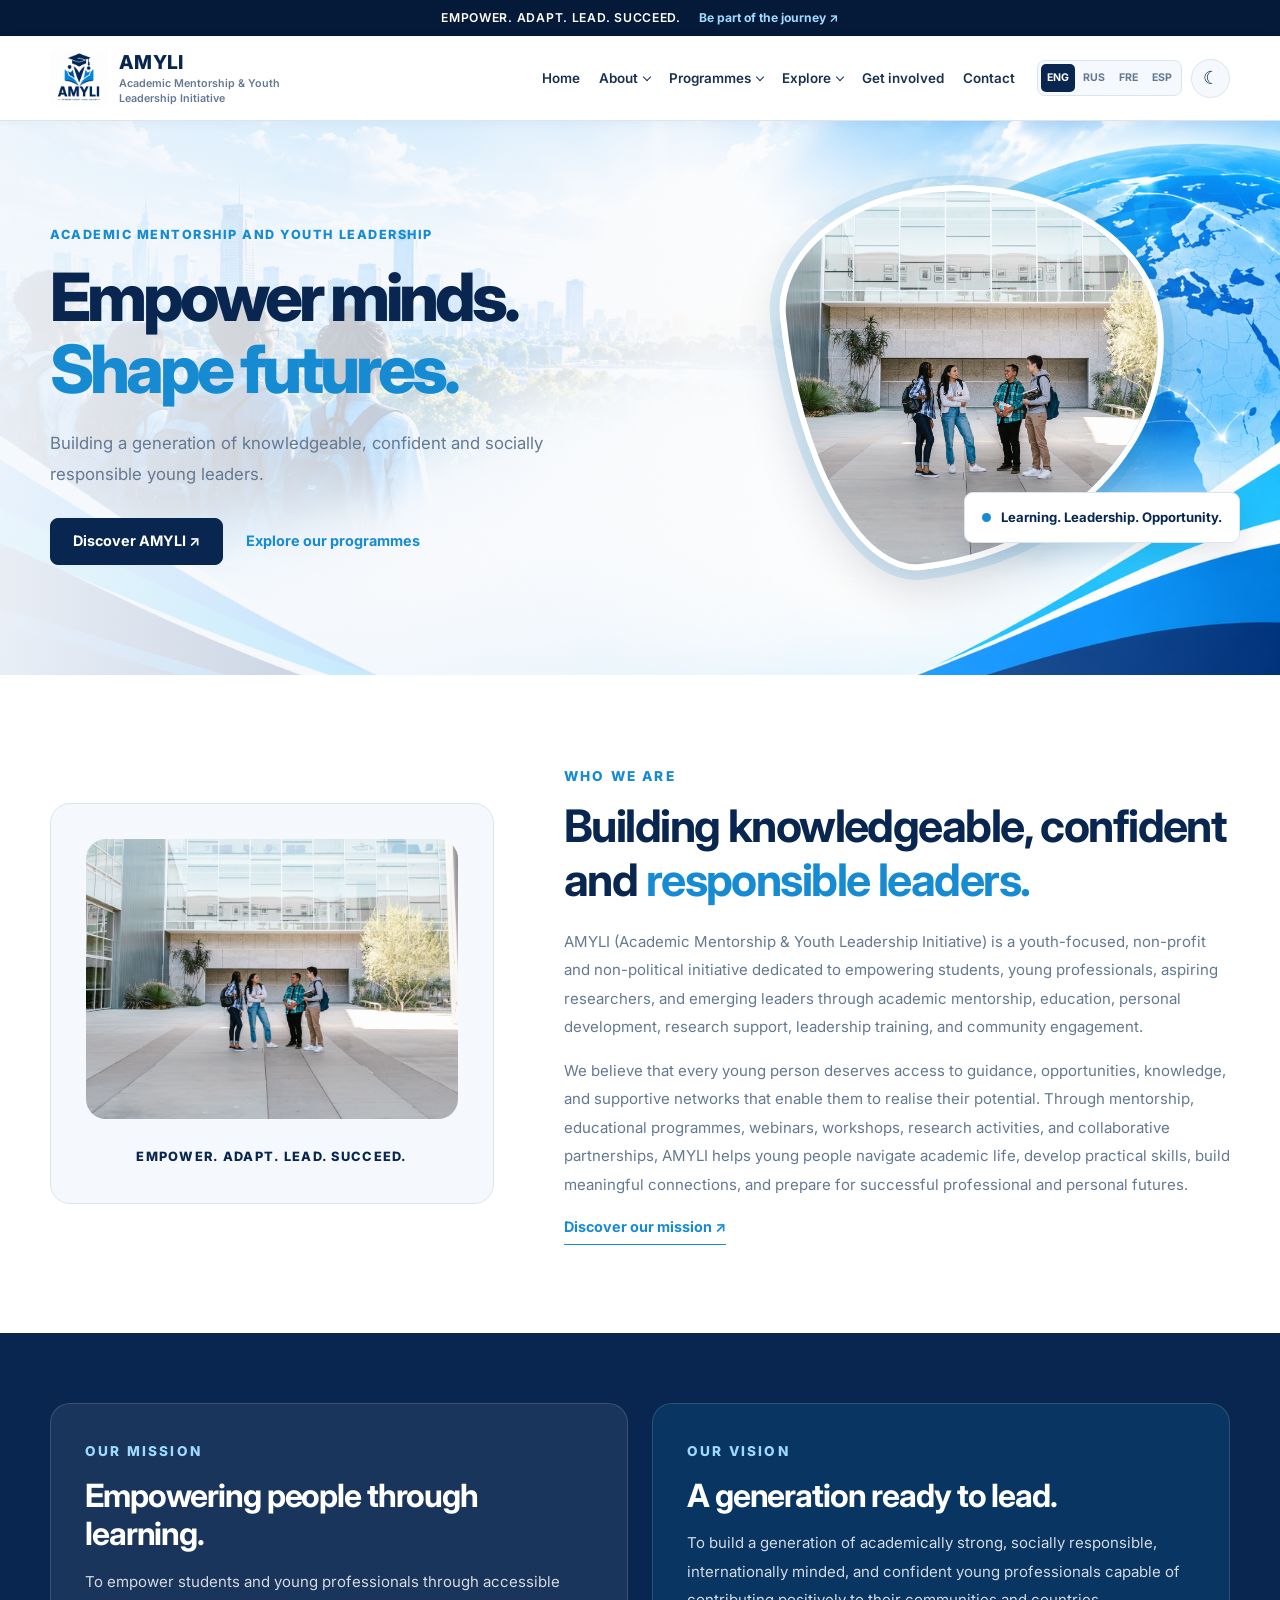
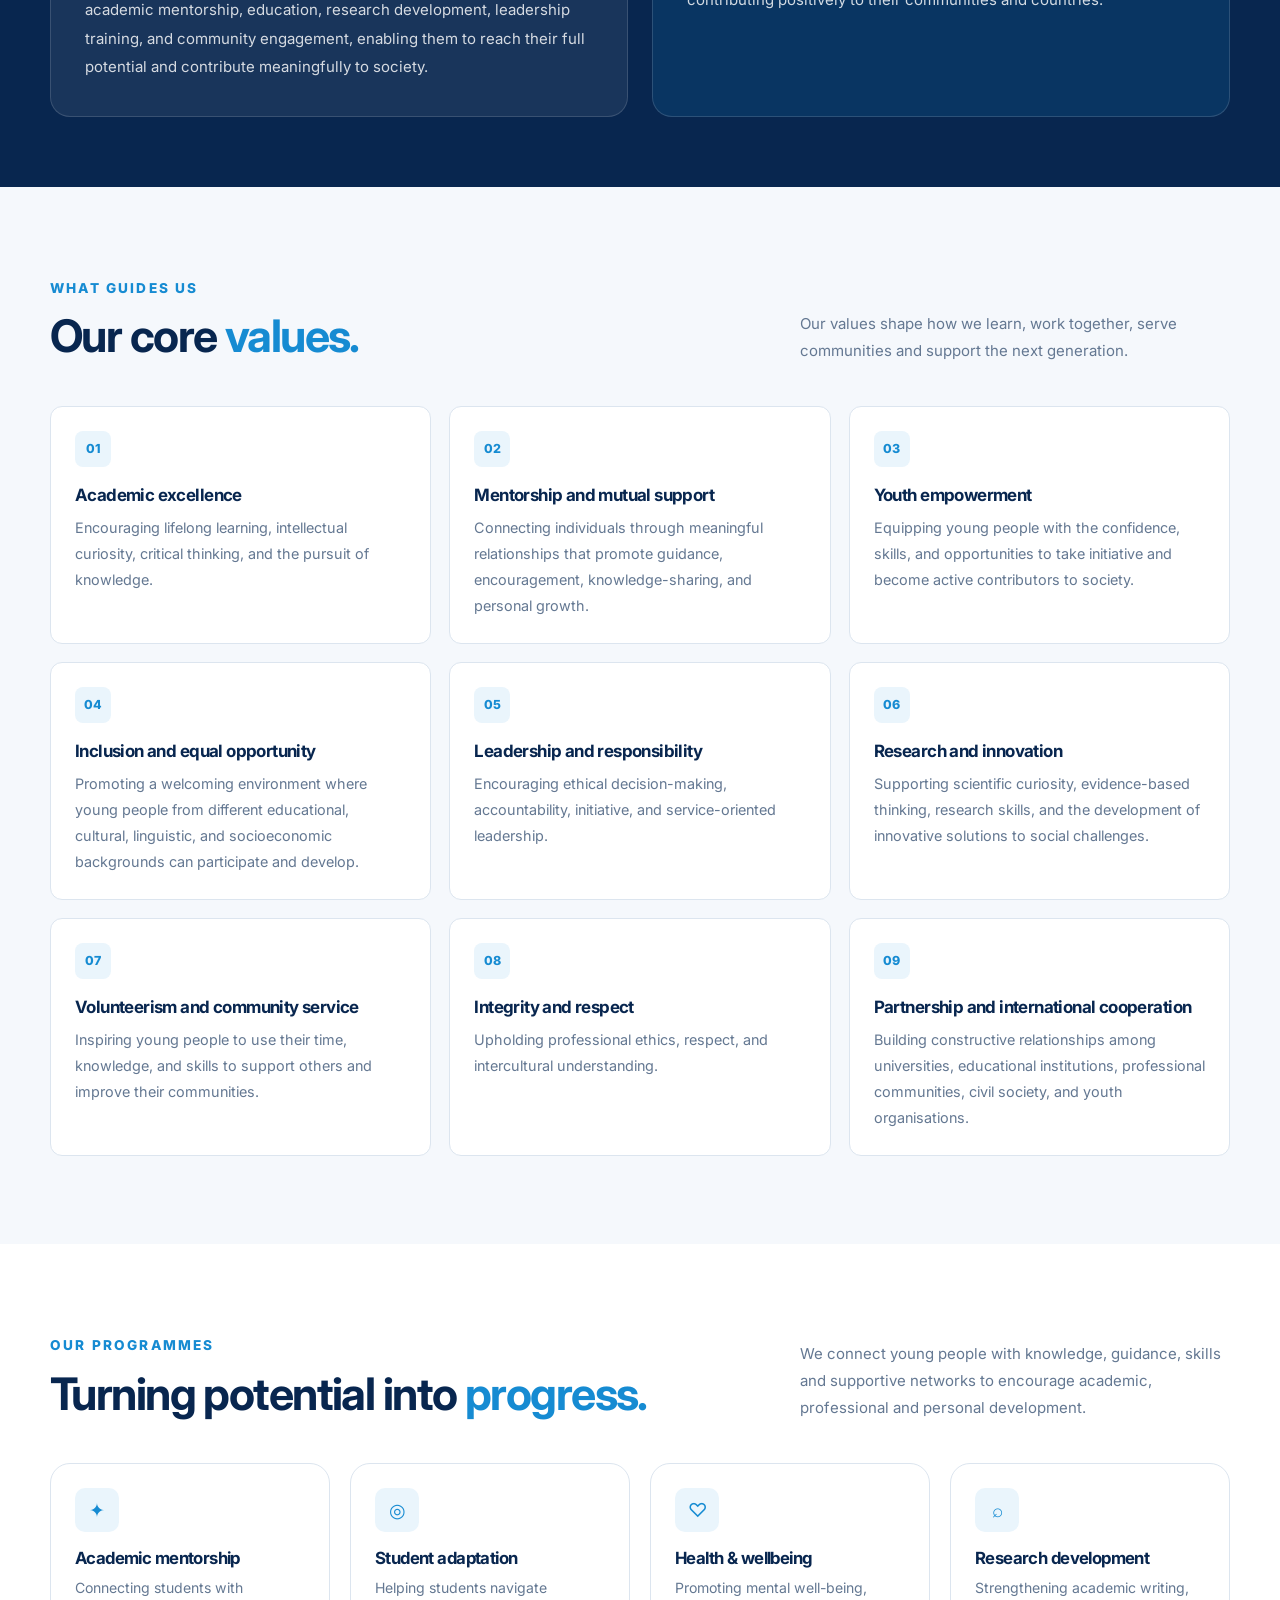
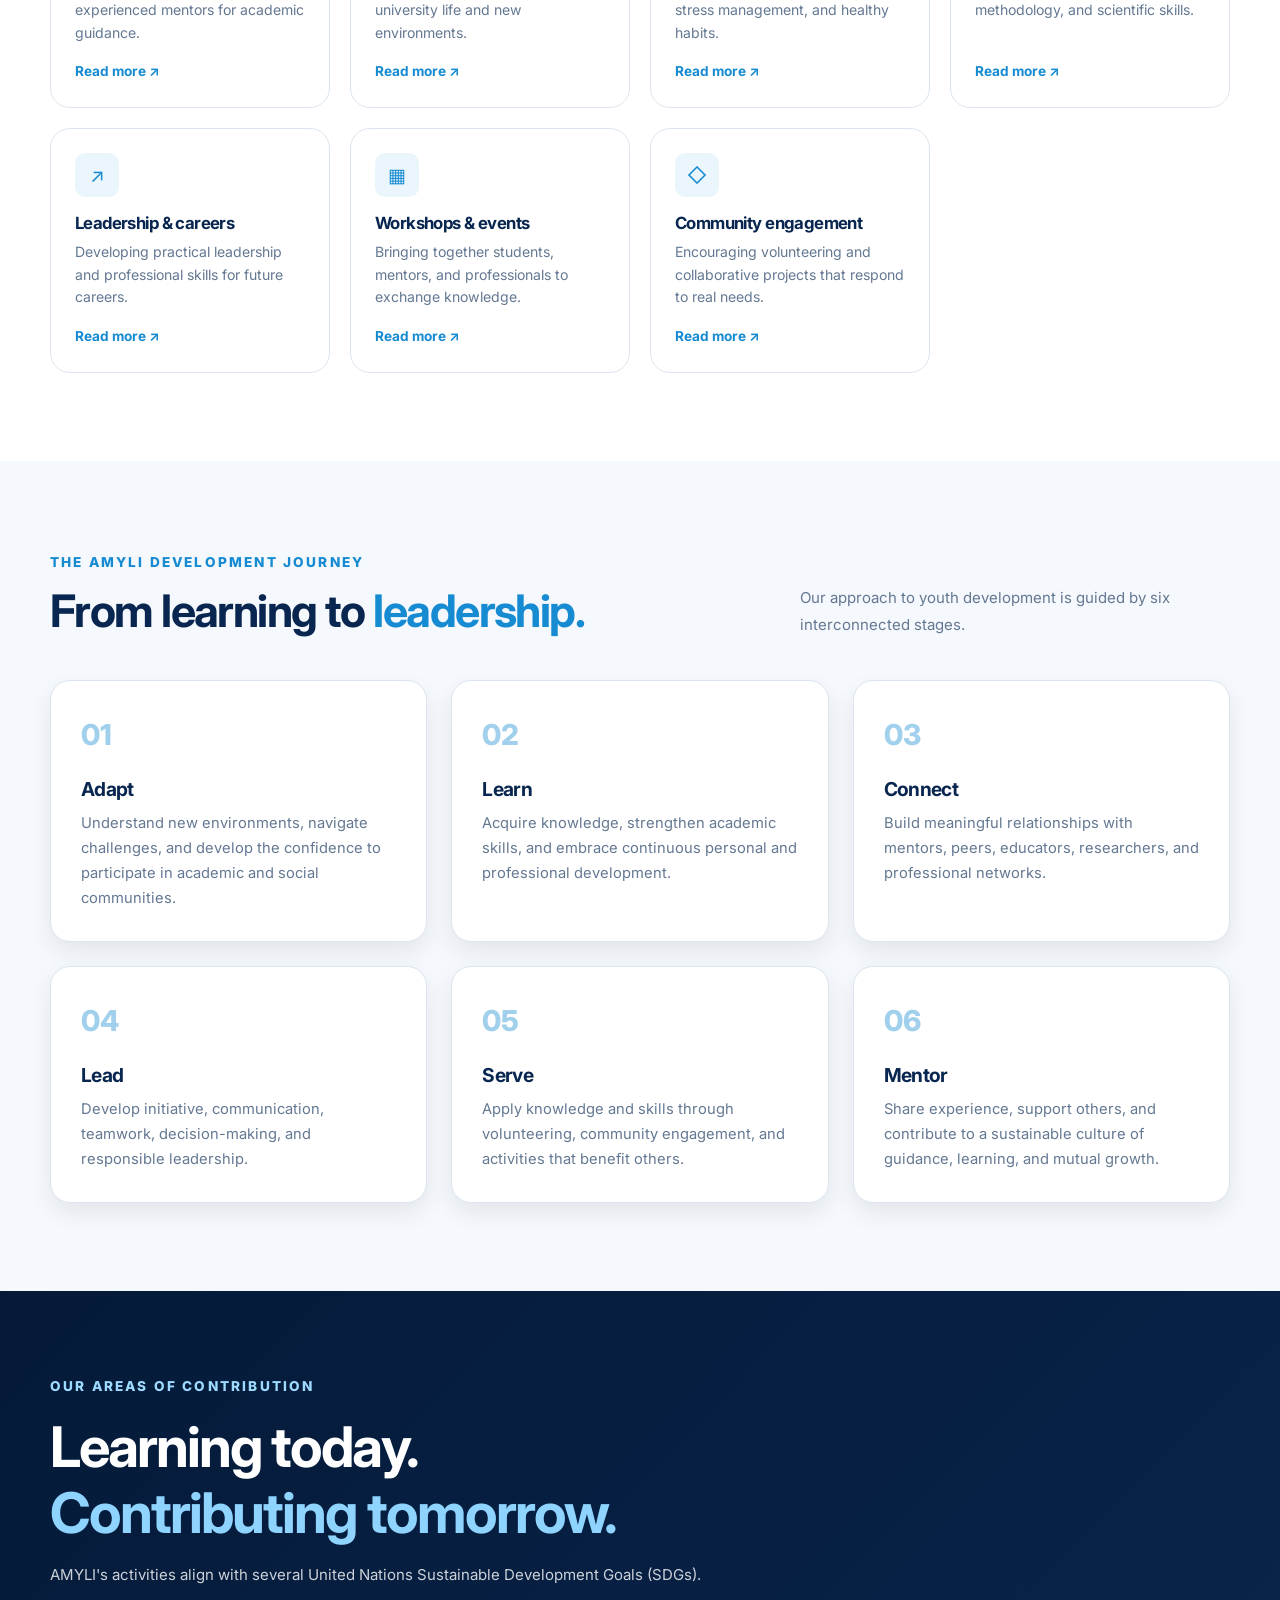
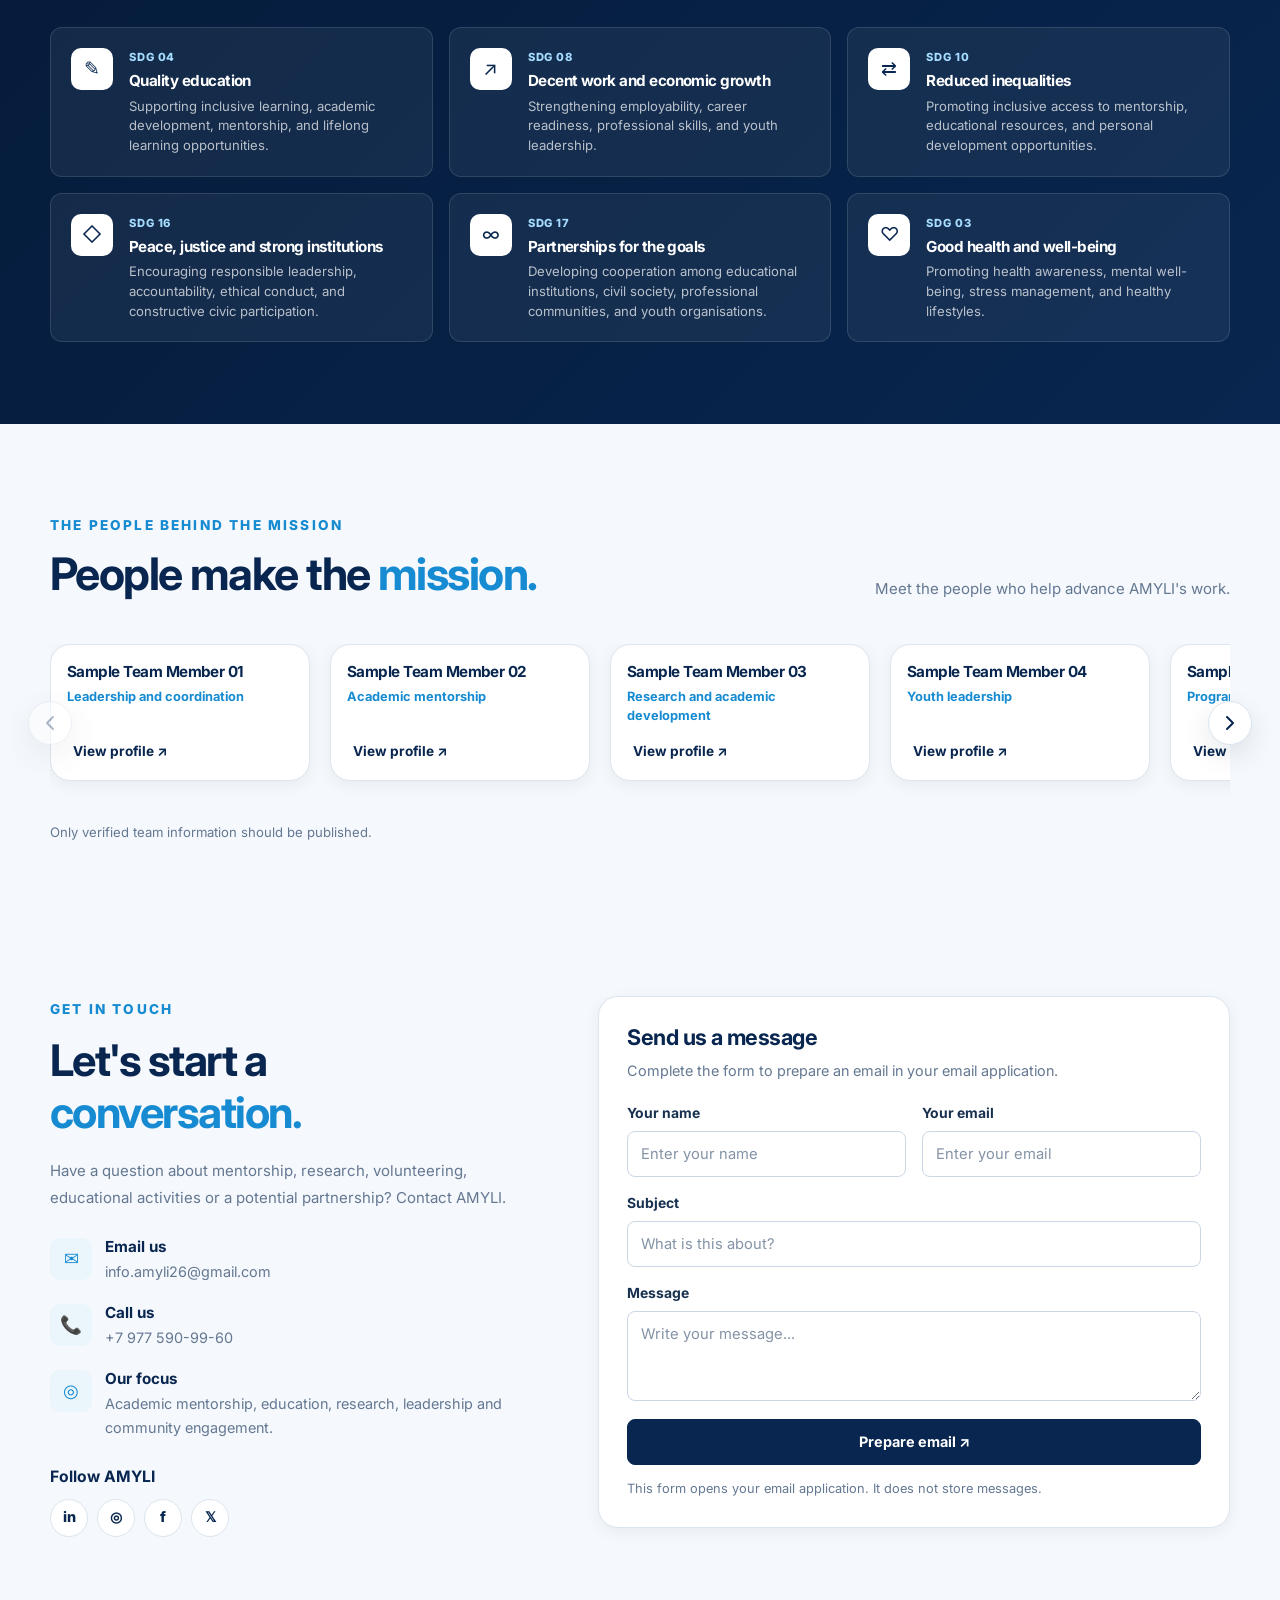
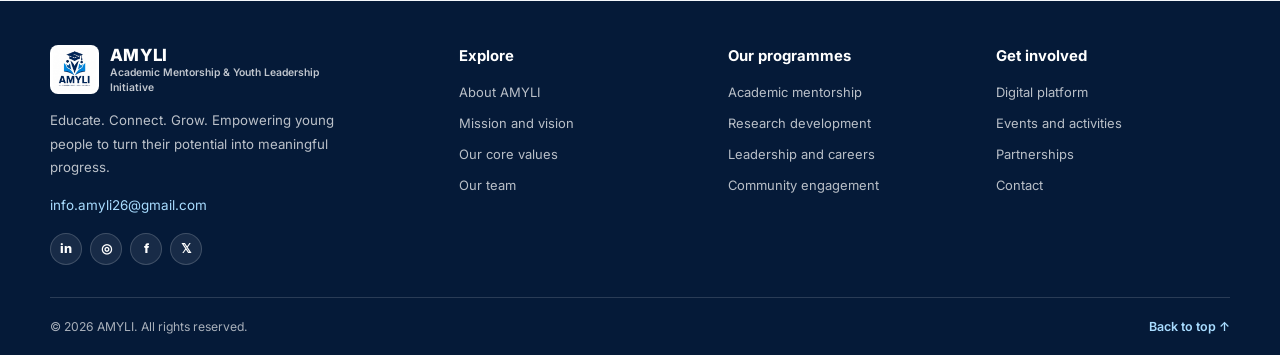
==== commit 50ef4174: "Update the team section visibility on mobile screen and comment clearly the CSS" ====
--- a/index.html
+++ b/index.html
@@ -7,10 +7,15 @@
     <meta name="description" content="AMYLI empowers students, young professionals, aspiring researchers and emerging leaders through academic mentorship, education, research, leadership and community engagement.">
     <title>AMYLI | Empower. Adapt. Lead. Succeed.</title>
 
+    <!-----Favicon------->
     <link rel="icon" type="image/png" href="assets/images/logo-removebg.png">
+
+    <!-----Googgle fonts------->
     <link rel="preconnect" href="https://fonts.googleapis.com">
     <link rel="preconnect" href="https://fonts.gstatic.com" crossorigin>
     <link href="https://fonts.googleapis.com/css2?family=Inter:wght@400;500;600;700;800&display=swap" rel="stylesheet">
+    
+    <!-----Links to CSS & Js------->
     <link rel="stylesheet" href="styles.css">
     <script src="script.js" defer></script>
 </head>
@@ -21,7 +26,7 @@
 <!-- Announcement -->
 <div class="announcement">
     <p data-i18n="announcement_text">Empower. Adapt. Lead. Succeed.</p>
-    <a href="#get-involved" data-i18n="announcement_link">Be part of the journey ↗</a>
+    <a href="#contact" data-i18n="announcement_link">Be part of the journey ↗</a>
 </div>
 
 <!-- Header and navigation -->
@@ -85,7 +90,7 @@
                 </div>
             </div>
 
-            <a href="#get-involved" data-i18n="nav_get_involved">Get involved</a>
+            <a href="#contact" data-i18n="nav_get_involved">Get involved</a>
             <a href="#contact" data-i18n="nav_contact">Contact</a>
         </nav>
 
@@ -122,7 +127,7 @@
             <div class="hero-visual">
                 <div class="hero-image-twisted">
                     <img class="hero-image"
-                        src="https://images.unsplash.com/photo-1529390079861-591de354faf5?auto=format&fit=crop&w=800&q=85"
+                        src="assets/images/who-we-are.jpg"
                         alt="Young people learning and collaborating">
                 </div>
                 <div class="hero-image-label">
--- a/styles.css
+++ b/styles.css
@@ -1,4 +1,6 @@
-/* Variables */
+/* ==========================================================================
+   VARIABLES
+   ========================================================================== */
 :root {
     --navy: #08264f;
     --navy-deep: #051a38;
@@ -16,13 +18,23 @@
     --container-width: 1180px;
     --radius: 12px;
     --radius-lg: 20px;
-    --shadow-sm: 0 4px 16px rgba(5,26,56,.06);
-    --shadow-md: 0 10px 28px rgba(5,26,56,.10);
-    --shadow-lg: 0 18px 48px rgba(5,26,56,.16);
-}
-
-* { box-sizing: border-box; }
-html { scroll-behavior: smooth; scroll-padding-top: 100px; }
+    --shadow-sm: 0 4px 16px rgba(5, 26, 56, .06);
+    --shadow-md: 0 10px 28px rgba(5, 26, 56, .10);
+    --shadow-lg: 0 18px 48px rgba(5, 26, 56, .16);
+}
+
+/* ==========================================================================
+   GLOBAL RESET & BASE STYLES
+   ========================================================================== */
+* { 
+    box-sizing: border-box; 
+}
+
+html { 
+    scroll-behavior: smooth; 
+    scroll-padding-top: 100px; 
+}
+
 body {
     margin: 0;
     color: var(--text);
@@ -32,199 +44,652 @@
     line-height: 1.7;
     -webkit-font-smoothing: antialiased;
 }
-body, button, input, select, textarea { font-family: "Inter", Arial, sans-serif; }
-img { display: block; max-width: 100%; }
-a { color: inherit; text-decoration: none; }
-button, input, select, textarea { font: inherit; }
-button, a { -webkit-tap-highlight-color: transparent; }
-button { cursor: pointer; }
-p { margin-top: 0; }
-h1, h2, h3, h4 { margin-top: 0; color: var(--navy); line-height: 1.2; letter-spacing: -.035em; }
-
-/* Increased Section Kicker Font Size */
+
+body, 
+button, 
+input, 
+select, 
+textarea { 
+    font-family: "Inter", Arial, sans-serif; 
+}
+
+img { 
+    display: block; 
+    max-width: 100%; 
+}
+
+a { 
+    color: inherit; 
+    text-decoration: none; 
+}
+
+button, 
+input, 
+select, 
+textarea { 
+    font: inherit; 
+}
+
+button, 
+a { 
+    -webkit-tap-highlight-color: transparent; 
+}
+
+button { 
+    cursor: pointer; 
+}
+
+p { 
+    margin-top: 0; 
+}
+
+h1, 
+h2, 
+h3, 
+h4 { 
+    margin-top: 0; 
+    color: var(--navy); 
+    line-height: 1.2; 
+    letter-spacing: -.035em; 
+}
+
+h1 { 
+    font-size: clamp(2.8rem, 5.5vw, 5rem); 
+}
+
+h2 { 
+    font-size: clamp(2rem, 3.5vw, 3.1rem); 
+}
+
+h3 { 
+    font-size: 1.2rem; 
+}
+
+em { 
+    color: var(--blue); 
+    font-style: normal; 
+}
+
+::selection { 
+    color: #fff; 
+    background: var(--blue); 
+}
+
+.container { 
+    width: min(calc(100% - 48px), var(--container-width)); 
+    margin-inline: auto; 
+}
+
+.section { 
+    padding: 88px 0; 
+}
+
+.skip-link {
+    position: fixed; 
+    top: -100px; 
+    left: 16px; 
+    z-index: 3000;
+    padding: 10px 16px; 
+    color: #fff; 
+    background: var(--navy); 
+    border-radius: 6px;
+}
+
+.skip-link:focus { 
+    top: 12px; 
+}
+
+/* ==========================================================================
+   TYPOGRAPHY & HEADINGS
+   ========================================================================== */
 .section-kicker {
-    display: inline-block; color: var(--blue); 
-    font-size: 0.85rem; /* Increased from 0.75rem */
-    font-weight: 800; letter-spacing: .16em; /* Increased spacing */
-    line-height: 1.5; text-transform: uppercase;
-}
-.light-kicker { color: #9edaff; }
-
-h1 { font-size: clamp(2.8rem, 5.5vw, 5rem); }
-h2 { font-size: clamp(2rem, 3.5vw, 3.1rem); }
-h3 { font-size: 1.2rem; }
-em { color: var(--blue); font-style: normal; }
-::selection { color: #fff; background: var(--blue); }
-
-.container { width: min(calc(100% - 48px), var(--container-width)); margin-inline: auto; }
-.section { padding: 88px 0; }
-
-.skip-link {
-    position: fixed; top: -100px; left: 16px; z-index: 3000;
-    padding: 10px 16px; color: #fff; background: var(--navy); border-radius: 6px;
-}
-.skip-link:focus { top: 12px; }
-
-/* Announcement */
+    display: inline-block; 
+    color: var(--blue); 
+    font-size: 0.85rem; 
+    font-weight: 800; 
+    letter-spacing: .16em; 
+    line-height: 1.5; 
+    text-transform: uppercase;
+}
+
+.light-kicker { 
+    color: #9edaff; 
+}
+
+.section-heading {
+    display: flex; 
+    align-items: flex-end; 
+    justify-content: space-between;
+    gap: 30px; 
+    margin-bottom: 42px;
+}
+
+.section-heading > div { 
+    max-width: 680px; 
+}
+
+.section-heading h2 { 
+    margin: 10px 0 0; 
+}
+
+.section-heading > p { 
+    max-width: 430px; 
+    margin: 0; 
+    color: var(--muted); 
+    line-height: 1.8; 
+}
+
+/* ==========================================================================
+   BUTTONS & LINKS
+   ========================================================================== */
+.button {
+    display: inline-flex; 
+    align-items: center; 
+    justify-content: center; 
+    gap: 8px;
+    min-height: 46px; 
+    padding: 12px 22px; 
+    color: #fff; 
+    background: var(--navy);
+    border: 1px solid var(--navy); 
+    border-radius: 8px; 
+    font-size: .9rem;
+    font-weight: 700; 
+    line-height: 1.4; 
+    text-align: center;
+    transition: color .2s ease, background .2s ease, border-color .2s ease, transform .2s ease;
+}
+
+.button:hover { 
+    color: #fff; 
+    background: var(--blue); 
+    border-color: var(--blue); 
+    transform: translateY(-2px); 
+}
+
+.text-link, 
+.underlined-link, 
+.card-link {
+    display: inline-flex; 
+    align-items: center; 
+    gap: 7px;
+    color: var(--blue); 
+    font-size: .9rem; 
+    font-weight: 700;
+}
+
+.text-link:hover, 
+.underlined-link:hover, 
+.card-link:hover { 
+    color: var(--navy); 
+}
+
+.underlined-link { 
+    padding-bottom: 4px; 
+    border-bottom: 1px solid var(--blue); 
+}
+
+/* ==========================================================================
+   HEADER & ANNOUNCEMENT
+   ========================================================================== */
 .announcement {
-    display: flex; align-items: center; justify-content: center;
-    flex-wrap: wrap; gap: 8px 18px; min-height: 36px;
-    padding: 6px 20px; color: #fff; background: var(--navy-deep);
-    font-size: .76rem; text-align: center;
-}
-.announcement p { margin: 0; font-weight: 600; letter-spacing: .06em; text-transform: uppercase; }
-.announcement a { color: #9edaff; font-weight: 700; }
-.announcement a:hover { color: #fff; }
-
-/* Header */
+    display: flex; 
+    align-items: center; 
+    justify-content: center;
+    flex-wrap: wrap; 
+    gap: 8px 18px; 
+    min-height: 36px;
+    padding: 6px 20px; 
+    color: #fff; 
+    background: var(--navy-deep);
+    font-size: .76rem; 
+    text-align: center;
+}
+
+.announcement p { 
+    margin: 0; 
+    font-weight: 600; 
+    letter-spacing: .06em; 
+    text-transform: uppercase; 
+}
+
+.announcement a { 
+    color: #9edaff; 
+    font-weight: 700; 
+}
+
+.announcement a:hover { 
+    color: #fff; 
+}
+
 .site-header {
-    position: sticky; top: 0; z-index: 1000;
-    background: var(--surface); border-bottom: 1px solid var(--border);
-    box-shadow: 0 2px 12px rgba(5,26,56,.035);
-}
-.nav-wrap { display: flex; align-items: center; gap: 22px; min-height: 84px; }
-.brand { display: inline-flex; align-items: center; flex-shrink: 0; gap: 11px; min-width: 0; }
-.brand img { width: 58px; height: 58px; flex-shrink: 0; object-fit: contain; border-radius: 9px; }
-.brand-text { display: flex; flex-direction: column; min-width: 0; line-height: 1.35; }
-.brand-text strong { color: var(--navy); font-size: 1.2rem; font-weight: 800; letter-spacing: .015em; }
-.brand-text small { max-width: 215px; color: var(--muted); font-size: .67rem; font-weight: 600; line-height: 1.4; }
-
-/* Main navigation */
-.main-nav { display: flex; align-items: center; justify-content: center; gap: 19px; margin-left: auto; }
-.main-nav > a, .nav-drop-trigger {
-    position: relative; display: inline-flex; align-items: center; justify-content: center;
-    gap: 6px; min-height: 42px; padding: 7px 0; color: var(--text);
-    background: transparent; border: 0; font-size: .84rem; font-weight: 600;
-    white-space: nowrap; transition: color .2s ease;
-}
+    position: sticky; 
+    top: 0; 
+    z-index: 1000;
+    background: var(--surface); 
+    border-bottom: 1px solid var(--border);
+    box-shadow: 0 2px 12px rgba(5, 26, 56, .035);
+}
+
+.nav-wrap { 
+    display: flex; 
+    align-items: center; 
+    gap: 22px; 
+    min-height: 84px; 
+}
+
+.brand { 
+    display: inline-flex; 
+    align-items: center; 
+    flex-shrink: 0; 
+    gap: 11px; 
+    min-width: 0; 
+}
+
+.brand img { 
+    width: 58px; 
+    height: 58px; 
+    flex-shrink: 0; 
+    object-fit: contain; 
+    border-radius: 9px; 
+}
+
+.brand-text { 
+    display: flex; 
+    flex-direction: column; 
+    min-width: 0; 
+    line-height: 1.35; 
+}
+
+.brand-text strong { 
+    color: var(--navy); 
+    font-size: 1.2rem; 
+    font-weight: 800; 
+    letter-spacing: .015em; 
+}
+
+.brand-text small { 
+    max-width: 215px; 
+    color: var(--muted); 
+    font-size: .67rem; 
+    font-weight: 600; 
+    line-height: 1.4; 
+}
+
+/* ==========================================================================
+   NAVIGATION & DROPDOWNS
+   ========================================================================== */
+.main-nav { 
+    display: flex; 
+    align-items: center; 
+    justify-content: center; 
+    gap: 19px; 
+    margin-left: auto; 
+}
+
+.main-nav > a, 
+.nav-drop-trigger {
+    position: relative; 
+    display: inline-flex; 
+    align-items: center; 
+    justify-content: center;
+    gap: 6px; 
+    min-height: 42px; 
+    padding: 7px 0; 
+    color: var(--text);
+    background: transparent; 
+    border: 0; 
+    font-size: .84rem; 
+    font-weight: 600;
+    white-space: nowrap; 
+    transition: color .2s ease;
+}
+
 .main-nav > a::after {
-    position: absolute; right: 0; bottom: 2px; left: 0; height: 2px;
-    background: var(--blue); content: ""; transform: scaleX(0);
-    transform-origin: left; transition: transform .2s ease;
-}
-.main-nav > a:hover, .main-nav > a:focus-visible,
-.nav-drop-trigger:hover, .nav-dropdown.open > .nav-drop-trigger { color: var(--blue); }
-.main-nav > a:hover::after, .main-nav > a:focus-visible::after { transform: scaleX(1); }
-.nav-dropdown { position: relative; flex-shrink: 0; }
+    position: absolute; 
+    right: 0; 
+    bottom: 2px; 
+    left: 0; 
+    height: 2px;
+    background: var(--blue); 
+    content: ""; 
+    transform: scaleX(0);
+    transform-origin: left; 
+    transition: transform .2s ease;
+}
+
+.main-nav > a:hover, 
+.main-nav > a:focus-visible,
+.nav-drop-trigger:hover, 
+.nav-dropdown.open > .nav-drop-trigger { 
+    color: var(--blue); 
+}
+
+.main-nav > a:hover::after, 
+.main-nav > a:focus-visible::after { 
+    transform: scaleX(1); 
+}
+
+.nav-dropdown { 
+    position: relative; 
+    flex-shrink: 0; 
+}
+
 .nav-drop-trigger .chevron {
-    display: inline-block; width: 6px; height: 6px; margin-top: -3px;
-    border-right: 1.5px solid currentColor; border-bottom: 1.5px solid currentColor;
-    transform: rotate(45deg); transition: transform .2s ease;
-}
-.nav-dropdown.open > .nav-drop-trigger .chevron { margin-top: 3px; transform: rotate(225deg); }
-
-/* Dropdown popup */
+    display: inline-block; 
+    width: 6px; 
+    height: 6px; 
+    margin-top: -3px;
+    border-right: 1.5px solid currentColor; 
+    border-bottom: 1.5px solid currentColor;
+    transform: rotate(45deg); 
+    transition: transform .2s ease;
+}
+
+.nav-dropdown.open > .nav-drop-trigger .chevron { 
+    margin-top: 3px; 
+    transform: rotate(225deg); 
+}
+
 .dropdown-menu {
-    position: absolute; top: calc(100% + 7px); left: -12px; z-index: 1200;
-    display: block; width: max-content; min-width: 225px;
-    max-width: min(320px, 90vw); padding: 7px; background: var(--surface);
-    border: 1px solid var(--border); border-radius: 10px;
-    box-shadow: var(--shadow-lg); opacity: 0; visibility: hidden;
-    pointer-events: none; transform: translateY(7px);
+    position: absolute; 
+    top: calc(100% + 7px); 
+    left: -12px; 
+    z-index: 1200;
+    display: block; 
+    width: max-content; 
+    min-width: 225px;
+    max-width: min(320px, 90vw); 
+    padding: 7px; 
+    background: var(--surface);
+    border: 1px solid var(--border); 
+    border-radius: 10px;
+    box-shadow: var(--shadow-lg); 
+    opacity: 0; 
+    visibility: hidden;
+    pointer-events: none; 
+    transform: translateY(7px);
     transition: opacity .18s ease, transform .18s ease, visibility .18s ease;
 }
+
 .nav-dropdown.open > .dropdown-menu {
-    opacity: 1; visibility: visible; pointer-events: auto; transform: translateY(0);
-}
+    opacity: 1; 
+    visibility: visible; 
+    pointer-events: auto; 
+    transform: translateY(0);
+}
+
 .dropdown-menu a {
-    display: block; padding: 10px 12px; color: var(--text);
-    border-radius: 6px; font-size: .85rem; font-weight: 500;
-    line-height: 1.5; white-space: normal;
+    display: block; 
+    padding: 10px 12px; 
+    color: var(--text);
+    border-radius: 6px; 
+    font-size: .85rem; 
+    font-weight: 500;
+    line-height: 1.5; 
+    white-space: normal;
     transition: color .18s ease, background .18s ease;
 }
-.dropdown-menu a:hover, .dropdown-menu a:focus-visible { color: var(--blue); background: var(--blue-light); }
-
-/* Language and theme controls */
-.nav-tools { display: flex; align-items: center; flex-shrink: 0; gap: 9px; }
+
+.dropdown-menu a:hover, 
+.dropdown-menu a:focus-visible { 
+    color: var(--blue); 
+    background: var(--blue-light); 
+}
+
+/* ==========================================================================
+   LANGUAGE & THEME CONTROLS
+   ========================================================================== */
+.nav-tools { 
+    display: flex; 
+    align-items: center; 
+    flex-shrink: 0; 
+    gap: 9px; 
+}
+
 .language-switch {
-    display: flex; align-items: center; gap: 2px; padding: 3px;
-    background: var(--background); border: 1px solid var(--border); border-radius: 8px;
-}
+    display: flex; 
+    align-items: center; 
+    gap: 2px; 
+    padding: 3px;
+    background: var(--background); 
+    border: 1px solid var(--border); 
+    border-radius: 8px;
+}
+
 .language-button {
-    min-width: 30px; padding: 5px 6px; color: var(--muted);
-    background: transparent; border: 0; border-radius: 5px;
-    font-size: .66rem; font-weight: 700;
-}
-.language-button:hover, .language-button.active { color: #fff; background: var(--navy); }
-.theme-toggle, .menu-toggle {
-    display: inline-flex; align-items: center; justify-content: center;
-    width: 39px; height: 39px; color: var(--navy); background: var(--background);
-    border: 1px solid var(--border); border-radius: 50%; font-size: 1.15rem;
+    min-width: 30px; 
+    padding: 5px 6px; 
+    color: var(--muted);
+    background: transparent; 
+    border: 0; 
+    border-radius: 5px;
+    font-size: .66rem; 
+    font-weight: 700;
+}
+
+.language-button:hover, 
+.language-button.active { 
+    color: #fff; 
+    background: var(--navy); 
+}
+
+.theme-toggle, 
+.menu-toggle {
+    display: inline-flex; 
+    align-items: center; 
+    justify-content: center;
+    width: 39px; 
+    height: 39px; 
+    color: var(--navy); 
+    background: var(--background);
+    border: 1px solid var(--border); 
+    border-radius: 50%; 
+    font-size: 1.15rem;
     transition: color .2s ease, background .2s ease;
 }
-.theme-toggle:hover { color: #fff; background: var(--navy); }
-.menu-toggle { display: none; flex-direction: column; gap: 5px; border-radius: 9px; }
+
+.theme-toggle:hover { 
+    color: #fff; 
+    background: var(--navy); 
+}
+
+.menu-toggle { 
+    display: none; 
+    flex-direction: column; 
+    gap: 5px; 
+    border-radius: 9px; 
+}
+
 .menu-toggle span {
-    display: block; width: 19px; height: 2px; background: currentColor;
-    border-radius: 2px; transition: transform .2s ease, opacity .2s ease;
-}
-.menu-toggle.active span:first-child { transform: translateY(7px) rotate(45deg); }
-.menu-toggle.active span:nth-child(2) { opacity: 0; }
-.menu-toggle.active span:last-child { transform: translateY(-7px) rotate(-45deg); }
-
-/* Buttons */
-.button {
-    display: inline-flex; align-items: center; justify-content: center; gap: 8px;
-    min-height: 46px; padding: 12px 22px; color: #fff; background: var(--navy);
-    border: 1px solid var(--navy); border-radius: 8px; font-size: .9rem;
-    font-weight: 700; line-height: 1.4; text-align: center;
-    transition: color .2s ease, background .2s ease, border-color .2s ease, transform .2s ease;
-}
-.button:hover { color: #fff; background: var(--blue); border-color: var(--blue); transform: translateY(-2px); }
-.text-link, .underlined-link, .card-link {
-    display: inline-flex; align-items: center; gap: 7px;
-    color: var(--blue); font-size: .9rem; font-weight: 700;
-}
-.text-link:hover, .underlined-link:hover, .card-link:hover { color: var(--navy); }
-.underlined-link { padding-bottom: 4px; border-bottom: 1px solid var(--blue); }
-
-/* Section headings */
-.section-heading {
-    display: flex; align-items: flex-end; justify-content: space-between;
-    gap: 30px; margin-bottom: 42px;
-}
-.section-heading > div { max-width: 680px; }
-.section-heading h2 { margin: 10px 0 0; }
-.section-heading > p { max-width: 430px; margin: 0; color: var(--muted); line-height: 1.8; }
-
-/* HERO SECTION */
+    display: block; 
+    width: 19px; 
+    height: 2px; 
+    background: currentColor;
+    border-radius: 2px; 
+    transition: transform .2s ease, opacity .2s ease;
+}
+
+.menu-toggle.active span:first-child { 
+    transform: translateY(7px) rotate(45deg); 
+}
+
+.menu-toggle.active span:nth-child(2) { 
+    opacity: 0; 
+}
+
+.menu-toggle.active span:last-child { 
+    transform: translateY(-7px) rotate(-45deg); 
+}
+
+/* ==========================================================================
+   HERO SECTION
+   ========================================================================== */
 .hero {
-    position: relative; overflow: hidden; padding: 100px 0 110px;
+    position: relative; 
+    overflow: hidden; 
+    padding: 100px 0 110px;
     background-color: var(--background);
     background-image: url('assets/images/Global\ Learning\ Horizons\ Banner.png');
-    background-size: cover; background-position: center right; background-repeat: no-repeat;
-}
+    background-size: cover; 
+    background-position: center right; 
+    background-repeat: no-repeat;
+}
+
 .hero::before {
-    content: ""; position: absolute; inset: 0;
-    background: linear-gradient(to right, rgba(245,248,252,0.95) 0%, rgba(245,248,252,0.75) 40%, rgba(245,248,252,0.15) 70%, rgba(245,248,252,0.0) 100%);
+    content: ""; 
+    position: absolute; 
+    inset: 0;
+    background: linear-gradient(to right, rgba(245, 248, 252, 0.95) 0%, rgba(245, 248, 252, 0.75) 40%, rgba(245, 248, 252, 0.15) 70%, rgba(245, 248, 252, 0.0) 100%);
     z-index: 1;
 }
-.hero-grid { position: relative; z-index: 2; display: grid; grid-template-columns: minmax(0, 1fr) minmax(0, .94fr); align-items: center; gap: 55px; }
-.hero-copy { max-width: 650px; }
-.eyebrow { display: inline-block; margin-bottom: 17px; color: var(--blue); font-size: .79rem; font-weight: 800; letter-spacing: .12em; text-transform: uppercase; }
-.hero h1 { margin: 0 0 22px; color: var(--navy); font-size: clamp(2.7rem, 5.2vw, 4.65rem); font-weight: 800; letter-spacing: -.06em; line-height: 1.08; }
-.hero h1 em { color: var(--blue); }
-.hero-copy > p { max-width: 590px; margin-bottom: 28px; color: var(--muted); font-size: 1.05rem; line-height: 1.85; }
-.hero-actions { display: flex; align-items: center; flex-wrap: wrap; gap: 23px; }
-.hero-visual { position: relative; min-width: 0; display: flex; justify-content: center; align-items: center; padding: 0; }
+
+.hero-grid { 
+    position: relative; 
+    z-index: 2; 
+    display: grid; 
+    grid-template-columns: minmax(0, 1fr) minmax(0, .94fr); 
+    align-items: center; 
+    gap: 55px; 
+}
+
+.hero-copy { 
+    max-width: 650px; 
+}
+
+.eyebrow { 
+    display: inline-block; 
+    margin-bottom: 17px; 
+    color: var(--blue); 
+    font-size: .79rem; 
+    font-weight: 800; 
+    letter-spacing: .12em; 
+    text-transform: uppercase; 
+}
+
+.hero h1 { 
+    margin: 0 0 22px; 
+    color: var(--navy); 
+    font-size: clamp(2.7rem, 5.2vw, 4.65rem); 
+    font-weight: 800; 
+    letter-spacing: -.06em; 
+    line-height: 1.08; 
+}
+
+.hero h1 em { 
+    color: var(--blue); 
+}
+
+.hero-copy > p { 
+    max-width: 590px; 
+    margin-bottom: 28px; 
+    color: var(--muted); 
+    font-size: 1.05rem; 
+    line-height: 1.85; 
+}
+
+.hero-actions { 
+    display: flex; 
+    align-items: center; 
+    flex-wrap: wrap; 
+    gap: 23px; 
+}
+
+.hero-visual { 
+    position: relative; 
+    min-width: 0; 
+    display: flex; 
+    justify-content: center; 
+    align-items: center; 
+    padding: 0; 
+}
+
 .hero-image-twisted {
-    position: relative; width: 380px; height: 380px;
+    position: relative; 
+    width: 380px; 
+    height: 380px;
     border-radius: 43% 57% 70% 30% / 30% 42% 58% 70%;
-    overflow: hidden; border: 6px solid var(--surface);
+    overflow: hidden; 
+    border: 6px solid var(--surface);
     box-shadow: 0 0 0 10px rgba(22, 139, 210, 0.15), var(--shadow-lg);
-    transform: rotate(-6deg); transition: transform 0.5s ease, border-radius 0.5s ease;
-    margin-top: -40px; margin-left: 40px; z-index: 3;
-}
-.hero-image-twisted:hover { transform: rotate(0deg) scale(1.02); border-radius: 50%; }
-.hero-image-twisted .hero-image { width: 100%; height: 100%; object-fit: cover; display: block; transform: rotate(6deg) scale(1.1); transition: transform 0.5s ease; }
-.hero-image-twisted:hover .hero-image { transform: rotate(0deg) scale(1); }
-.hero-image-label { position: absolute; right: -10px; bottom: 20px; display: flex; align-items: center; gap: 10px; max-width: calc(100% - 20px); padding: 13px 17px; color: var(--navy); background: var(--surface); border: 1px solid var(--border); border-radius: 9px; box-shadow: var(--shadow-md); font-size: .82rem; font-weight: 700; z-index: 4; }
-.label-dot { width: 9px; height: 9px; flex-shrink: 0; background: var(--blue); border-radius: 50%; }
-
-/* About */
-.about-section { background: var(--paper); }
-.about-grid { display: grid; grid-template-columns: minmax(0, .8fr) minmax(0, 1.2fr); align-items: center; gap: 70px; }
-.about-logo { display: flex; align-items: center; justify-content: center; flex-direction: column; min-height: 330px; padding: 35px; background: var(--background); border: 1px solid var(--border); border-radius: var(--radius-lg); }
+    transform: rotate(-6deg); 
+    transition: transform 0.5s ease, border-radius 0.5s ease;
+    margin-top: -40px; 
+    margin-left: 40px; 
+    z-index: 3;
+}
+
+.hero-image-twisted:hover { 
+    transform: rotate(0deg) scale(1.02); 
+    border-radius: 50%; 
+}
+
+.hero-image-twisted .hero-image { 
+    width: 100%; 
+    height: 100%; 
+    object-fit: cover; 
+    display: block; 
+    transform: rotate(6deg) scale(1.1); 
+    transition: transform 0.5s ease; 
+}
+
+.hero-image-twisted:hover .hero-image { 
+    transform: rotate(0deg) scale(1); 
+}
+
+.hero-image-label { 
+    position: absolute; 
+    right: -10px; 
+    bottom: 20px; 
+    display: flex; 
+    align-items: center; 
+    gap: 10px; 
+    max-width: calc(100% - 20px); 
+    padding: 13px 17px; 
+    color: var(--navy); 
+    background: var(--surface); 
+    border: 1px solid var(--border); 
+    border-radius: 9px; 
+    box-shadow: var(--shadow-md); 
+    font-size: .82rem; 
+    font-weight: 700; 
+    z-index: 4; 
+}
+
+.label-dot { 
+    width: 9px; 
+    height: 9px; 
+    flex-shrink: 0; 
+    background: var(--blue); 
+    border-radius: 50%; 
+}
+
+/* ==========================================================================
+   ABOUT SECTION
+   ========================================================================== */
+.about-section { 
+    background: var(--paper); 
+}
+
+.about-grid { 
+    display: grid; 
+    grid-template-columns: minmax(0, .8fr) minmax(0, 1.2fr); 
+    align-items: center; 
+    gap: 70px; 
+}
+
+.about-logo { 
+    display: flex; 
+    align-items: center; 
+    justify-content: center; 
+    flex-direction: column; 
+    min-height: 330px; 
+    padding: 35px; 
+    background: var(--background); 
+    border: 1px solid var(--border); 
+    border-radius: var(--radius-lg); 
+}
+
 /* Update this in your styles.css */
 .about-logo img {
     width: 100%;
@@ -234,243 +699,1212 @@
     margin-bottom: 15px;
 }
 
-.about-logo span { margin-top: 12px; color: var(--navy); font-size: .8rem; font-weight: 800; letter-spacing: .1em; text-align: center; text-transform: uppercase; }
-.about-content h2 { margin: 12px 0 20px; }
-.about-content p { color: var(--muted); line-height: 1.9; }
-
-/* Mission and vision */
-.mission-section { padding: 70px 0; background: var(--navy); }
-.mission-grid { display: grid; grid-template-columns: repeat(2, minmax(0, 1fr)); gap: 24px; }
-.mission-card { padding: 34px; background: rgba(255,255,255,.07); border: 1px solid rgba(255,255,255,.14); border-radius: var(--radius-lg); }
-.mission-card .section-kicker { color: #9edaff; }
-.mission-card h2 { margin: 14px 0; color: #fff; font-size: clamp(1.6rem, 2.5vw, 2.2rem); }
-.mission-card p { margin-bottom: 0; color: rgba(255,255,255,.82); line-height: 1.9; }
-.vision-card { background: rgba(22,139,210,.15); }
-
-/* Core values */
-.values-section { background: var(--background); }
-.values-grid { display: grid; grid-template-columns: repeat(3, minmax(0, 1fr)); gap: 18px; }
-.value-card { min-width: 0; padding: 24px; background: var(--surface); border: 1px solid var(--border); border-radius: var(--radius); transition: transform .2s ease, box-shadow .2s ease; }
-.value-card:hover { transform: translateY(-3px); box-shadow: var(--shadow-md); }
-.value-number { display: inline-flex; align-items: center; justify-content: center; width: 36px; height: 36px; margin-bottom: 18px; color: var(--blue); background: var(--blue-light); border-radius: 8px; font-size: .78rem; font-weight: 800; }
-.value-card h3 { margin-bottom: 10px; font-size: 1.06rem; }
-.value-card p { margin-bottom: 0; color: var(--muted); font-size: .9rem; line-height: 1.8; }
-
-/* Programmes (Updated compact cards) */
-.programs-section { background: var(--paper); }
-.program-grid { display: grid; grid-template-columns: repeat(auto-fill, minmax(260px, 1fr)); gap: 20px; }
+.about-logo span { 
+    margin-top: 12px; 
+    color: var(--navy); 
+    font-size: .8rem; 
+    font-weight: 800; 
+    letter-spacing: .1em; 
+    text-align: center; 
+    text-transform: uppercase; 
+}
+
+.about-content h2 { 
+    margin: 12px 0 20px; 
+}
+
+.about-content p { 
+    color: var(--muted); 
+    line-height: 1.9; 
+}
+
+/* ==========================================================================
+   MISSION & VISION
+   ========================================================================== */
+.mission-section { 
+    padding: 70px 0; 
+    background: var(--navy); 
+}
+
+.mission-grid { 
+    display: grid; 
+    grid-template-columns: repeat(2, minmax(0, 1fr)); 
+    gap: 24px; 
+}
+
+.mission-card { 
+    padding: 34px; 
+    background: rgba(255, 255, 255, .07); 
+    border: 1px solid rgba(255, 255, 255, .14); 
+    border-radius: var(--radius-lg); 
+}
+
+.mission-card .section-kicker { 
+    color: #9edaff; 
+}
+
+.mission-card h2 { 
+    margin: 14px 0; 
+    color: #fff; 
+    font-size: clamp(1.6rem, 2.5vw, 2.2rem); 
+}
+
+.mission-card p { 
+    margin-bottom: 0; 
+    color: rgba(255, 255, 255, .82); 
+    line-height: 1.9; 
+}
+
+.vision-card { 
+    background: rgba(22, 139, 210, .15); 
+}
+
+/* ==========================================================================
+   CORE VALUES
+   ========================================================================== */
+.values-section { 
+    background: var(--background); 
+}
+
+.values-grid { 
+    display: grid; 
+    grid-template-columns: repeat(3, minmax(0, 1fr)); 
+    gap: 18px; 
+}
+
+.value-card { 
+    min-width: 0; 
+    padding: 24px; 
+    background: var(--surface); 
+    border: 1px solid var(--border); 
+    border-radius: var(--radius); 
+    transition: transform .2s ease, box-shadow .2s ease; 
+}
+
+.value-card:hover { 
+    transform: translateY(-3px); 
+    box-shadow: var(--shadow-md); 
+}
+
+.value-number { 
+    display: inline-flex; 
+    align-items: center; 
+    justify-content: center; 
+    width: 36px; 
+    height: 36px; 
+    margin-bottom: 18px; 
+    color: var(--blue); 
+    background: var(--blue-light); 
+    border-radius: 8px; 
+    font-size: .78rem; 
+    font-weight: 800; 
+}
+
+.value-card h3 { 
+    margin-bottom: 10px; 
+    font-size: 1.06rem; 
+}
+
+.value-card p { 
+    margin-bottom: 0; 
+    color: var(--muted); 
+    font-size: .9rem; 
+    line-height: 1.8; 
+}
+
+/* ==========================================================================
+   PROGRAMMES
+   ========================================================================== */
+.programs-section { 
+    background: var(--paper); 
+}
+
+.program-grid { 
+    display: grid; 
+    grid-template-columns: repeat(auto-fill, minmax(260px, 1fr)); 
+    gap: 20px; 
+}
+
 .program-card {
-    position: relative; display: flex; align-items: flex-start; flex-direction: column;
-    min-width: 0; padding: 24px; background: var(--surface); border: 1px solid var(--border);
-    border-radius: var(--radius-lg); transition: transform .22s ease, box-shadow .22s ease, border-color .22s ease;
-}
-.program-card:hover { transform: translateY(-4px); border-color: rgba(22,139,210,.4); box-shadow: var(--shadow-md); }
-.program-icon { display: grid; place-items: center; width: 44px; height: 44px; margin-bottom: 16px; color: var(--blue); background: var(--blue-light); border-radius: 10px; font-size: 1.2rem; }
-.program-card h3 { margin-bottom: 8px; font-size: 1.05rem; }
-.program-summary { flex: 1; margin-bottom: 16px; color: var(--muted); font-size: .88rem; line-height: 1.6; }
-.read-more-btn { margin-top: auto; font-size: .85rem; background: none; border: none; padding: 0; cursor: pointer; }
-.hidden-desc { display: none; }
-
-/* Program Modal */
+    position: relative; 
+    display: flex; 
+    align-items: flex-start; 
+    flex-direction: column;
+    min-width: 0; 
+    padding: 24px; 
+    background: var(--surface); 
+    border: 1px solid var(--border);
+    border-radius: var(--radius-lg); 
+    transition: transform .22s ease, box-shadow .22s ease, border-color .22s ease;
+}
+
+.program-card:hover { 
+    transform: translateY(-4px); 
+    border-color: rgba(22, 139, 210, .4); 
+    box-shadow: var(--shadow-md); 
+}
+
+.program-icon { 
+    display: grid; 
+    place-items: center; 
+    width: 44px; 
+    height: 44px; 
+    margin-bottom: 16px; 
+    color: var(--blue); 
+    background: var(--blue-light); 
+    border-radius: 10px; 
+    font-size: 1.2rem; 
+}
+
+.program-card h3 { 
+    margin-bottom: 8px; 
+    font-size: 1.05rem; 
+}
+
+.program-summary { 
+    flex: 1; 
+    margin-bottom: 16px; 
+    color: var(--muted); 
+    font-size: .88rem; 
+    line-height: 1.6; 
+}
+
+.read-more-btn { 
+    margin-top: auto; 
+    font-size: .85rem; 
+    background: none; 
+    border: none; 
+    padding: 0; 
+    cursor: pointer; 
+}
+
+.hidden-desc { 
+    display: none; 
+}
+
+/* ==========================================================================
+   PROGRAM MODAL
+   ========================================================================== */
 .program-modal-overlay {
-    position: fixed; inset: 0; z-index: 3000; display: grid; place-items: center;
-    padding: 24px; background: rgba(3,15,32,.8); backdrop-filter: blur(4px);
-    opacity: 0; visibility: hidden; transition: opacity .3s ease, visibility .3s ease;
-}
-.program-modal-overlay.active { opacity: 1; visibility: visible; }
+    position: fixed; 
+    inset: 0; 
+    z-index: 3000; 
+    display: grid; 
+    place-items: center;
+    padding: 24px; 
+    background: rgba(3, 15, 32, .8); 
+    backdrop-filter: blur(4px);
+    opacity: 0; 
+    visibility: hidden; 
+    transition: opacity .3s ease, visibility .3s ease;
+}
+
+.program-modal-overlay.active { 
+    opacity: 1; 
+    visibility: visible; 
+}
+
 .program-modal {
-    position: relative; width: min(600px, 100%); background: var(--surface);
-    border-radius: var(--radius-lg); padding: 40px; box-shadow: var(--shadow-lg);
-    transform: translateY(20px); transition: transform .3s ease;
-}
-.program-modal-overlay.active .program-modal { transform: translateY(0); }
+    position: relative; 
+    width: min(600px, 100%); 
+    background: var(--surface);
+    border-radius: var(--radius-lg); 
+    padding: 40px; 
+    box-shadow: var(--shadow-lg);
+    transform: translateY(20px); 
+    transition: transform .3s ease;
+}
+
+.program-modal-overlay.active .program-modal { 
+    transform: translateY(0); 
+}
+
 .program-modal-close {
-    position: absolute; top: 15px; right: 15px; width: 36px; height: 36px;
-    border-radius: 50%; background: var(--background); border: 1px solid var(--border);
-    font-size: 1.4rem; display: grid; place-items: center; color: var(--navy);
+    position: absolute; 
+    top: 15px; 
+    right: 15px; 
+    width: 36px; 
+    height: 36px;
+    border-radius: 50%; 
+    background: var(--background); 
+    border: 1px solid var(--border);
+    font-size: 1.4rem; 
+    display: grid; 
+    place-items: center; 
+    color: var(--navy);
     transition: background .2s ease, color .2s ease;
 }
-.program-modal-close:hover { background: var(--blue); color: #fff; border-color: var(--blue); }
-.program-icon-large { display: grid; place-items: center; width: 60px; height: 60px; margin-bottom: 20px; color: var(--blue); background: var(--blue-light); border-radius: 12px; font-size: 1.8rem; }
-.program-modal h2 { margin-bottom: 16px; font-size: 1.6rem; }
-.program-modal p { color: var(--muted); font-size: 1rem; line-height: 1.8; margin-bottom: 0; }
-
-/* Development journey (Hanging cards with shadow) */
-.journey-section { background: var(--background); }
-.journey-grid { display: grid; grid-template-columns: repeat(3, minmax(0, 1fr)); gap: 24px; }
+
+.program-modal-close:hover { 
+    background: var(--blue); 
+    color: #fff; 
+    border-color: var(--blue); 
+}
+
+.program-icon-large { 
+    display: grid; 
+    place-items: center; 
+    width: 60px; 
+    height: 60px; 
+    margin-bottom: 20px; 
+    color: var(--blue); 
+    background: var(--blue-light); 
+    border-radius: 12px; 
+    font-size: 1.8rem; 
+}
+
+.program-modal h2 { 
+    margin-bottom: 16px; 
+    font-size: 1.6rem; 
+}
+
+.program-modal p { 
+    color: var(--muted); 
+    font-size: 1rem; 
+    line-height: 1.8; 
+    margin-bottom: 0; 
+}
+
+/* ==========================================================================
+   DEVELOPMENT JOURNEY
+   ========================================================================== */
+.journey-section { 
+    background: var(--background); 
+}
+
+.journey-grid { 
+    display: grid; 
+    grid-template-columns: repeat(3, minmax(0, 1fr)); 
+    gap: 24px; 
+}
+
 .journey-card {
-    min-width: 0; padding: 30px; background: var(--surface);
-    border: 1px solid var(--border); border-radius: var(--radius-lg);
-    box-shadow: 0 10px 25px rgba(5,26,56,0.08);
+    min-width: 0; 
+    padding: 30px; 
+    background: var(--surface);
+    border: 1px solid var(--border); 
+    border-radius: var(--radius-lg);
+    box-shadow: 0 10px 25px rgba(5, 26, 56, 0.08);
     transition: transform 0.3s ease, box-shadow 0.3s ease;
 }
-.journey-card:hover { transform: translateY(-8px); box-shadow: 0 15px 35px rgba(5,26,56,0.15); }
-.journey-card > span { display: inline-block; margin-bottom: 18px; color: var(--blue); font-size: 1.8rem; font-weight: 800; opacity: 0.4; }
-.journey-card h3 { margin-bottom: 10px; font-size: 1.2rem; }
-.journey-card p { margin-bottom: 0; color: var(--muted); font-size: .92rem; line-height: 1.7; }
-
-/* SDG Section (Updated smaller cards) */
-.contribution-section { overflow: hidden; padding: 82px 0; color: #fff; background: linear-gradient(135deg, var(--navy-deep), var(--navy)); }
-.contribution-heading { max-width: 800px; margin-bottom: 38px; }
-.contribution-heading h2 { margin: 15px 0; color: #fff; font-size: clamp(2.1rem, 4.5vw, 3.5rem); line-height: 1.18; }
-.contribution-heading h2 em { color: #8fd4ff; }
-.contribution-heading p { max-width: 680px; margin-bottom: 0; color: rgba(255,255,255,.8); line-height: 1.85; }
-
-.sdg-grid { display: grid; grid-template-columns: repeat(3, minmax(0, 1fr)); gap: 16px; }
+
+.journey-card:hover { 
+    transform: translateY(-8px); 
+    box-shadow: 0 15px 35px rgba(5, 26, 56, 0.15); 
+}
+
+.journey-card > span { 
+    display: inline-block; 
+    margin-bottom: 18px; 
+    color: var(--blue); 
+    font-size: 1.8rem; 
+    font-weight: 800; 
+    opacity: 0.4; 
+}
+
+.journey-card h3 { 
+    margin-bottom: 10px; 
+    font-size: 1.2rem; 
+}
+
+.journey-card p { 
+    margin-bottom: 0; 
+    color: var(--muted); 
+    font-size: .92rem; 
+    line-height: 1.7; 
+}
+
+/* ==========================================================================
+   SDG CONTRIBUTION
+   ========================================================================== */
+.contribution-section { 
+    overflow: hidden; 
+    padding: 82px 0; 
+    color: #fff; 
+    background: linear-gradient(135deg, var(--navy-deep), var(--navy)); 
+}
+
+.contribution-heading { 
+    max-width: 800px; 
+    margin-bottom: 38px; 
+}
+
+.contribution-heading h2 { 
+    margin: 15px 0; 
+    color: #fff; 
+    font-size: clamp(2.1rem, 4.5vw, 3.5rem); 
+    line-height: 1.18; 
+}
+
+.contribution-heading h2 em { 
+    color: #8fd4ff; 
+}
+
+.contribution-heading p { 
+    max-width: 680px; 
+    margin-bottom: 0; 
+    color: rgba(255, 255, 255, .8); 
+    line-height: 1.85; 
+}
+
+.sdg-grid { 
+    display: grid; 
+    grid-template-columns: repeat(3, minmax(0, 1fr)); 
+    gap: 16px; 
+}
+
 .sdg-card {
-    display: flex; align-items: flex-start; gap: 16px; padding: 20px;
-    background: rgba(255,255,255,.06); border: 1px solid rgba(255,255,255,.12);
-    border-radius: var(--radius); transition: background 0.2s ease;
-}
-.sdg-card:hover { background: rgba(255,255,255,.1); }
+    display: flex; 
+    align-items: flex-start; 
+    gap: 16px; 
+    padding: 20px;
+    background: rgba(255, 255, 255, .06); 
+    border: 1px solid rgba(255, 255, 255, .12);
+    border-radius: var(--radius); 
+    transition: background 0.2s ease;
+}
+
+.sdg-card:hover { 
+    background: rgba(255, 255, 255, .1); 
+}
+
 .sdg-symbol {
-    flex-shrink: 0; display: grid; place-items: center; width: 42px; height: 42px;
-    color: var(--navy); background: #fff; border-radius: 10px; font-size: 1.2rem;
-}
-.sdg-content { flex: 1; min-width: 0; }
-.sdg-number { display: block; color: #a5dcff; font-size: .7rem; font-weight: 800; letter-spacing: .08em; margin-bottom: 4px; }
-.sdg-card h3 { margin-bottom: 6px; color: #fff; font-size: .95rem; line-height: 1.3; }
-.sdg-card p { margin-bottom: 0; color: rgba(255,255,255,.7); font-size: .82rem; line-height: 1.5; }
-
-/* TEAM SECTION */
-.team-section { background: var(--background); }
-.team-carousel-wrapper { position: relative; display: flex; align-items: center; }
-.team-row { display: flex; gap: 20px; overflow-x: auto; padding-bottom: 20px; scroll-behavior: smooth; -ms-overflow-style: none; scrollbar-width: none; flex: 1; }
-.team-row::-webkit-scrollbar { display: none; }
+    flex-shrink: 0; 
+    display: grid; 
+    place-items: center; 
+    width: 42px; 
+    height: 42px;
+    color: var(--navy); 
+    background: #fff; 
+    border-radius: 10px; 
+    font-size: 1.2rem;
+}
+
+.sdg-content { 
+    flex: 1; 
+    min-width: 0; 
+}
+
+.sdg-number { 
+    display: block; 
+    color: #a5dcff; 
+    font-size: .7rem; 
+    font-weight: 800; 
+    letter-spacing: .08em; 
+    margin-bottom: 4px; 
+}
+
+.sdg-card h3 { 
+    margin-bottom: 6px; 
+    color: #fff; 
+    font-size: .95rem; 
+    line-height: 1.3; 
+}
+
+.sdg-card p { 
+    margin-bottom: 0; 
+    color: rgba(255, 255, 255, .7); 
+    font-size: .82rem; 
+    line-height: 1.5; 
+}
+
+/* ==========================================================================
+   TEAM SECTION
+   ========================================================================== */
+.team-section { 
+    background: var(--background); 
+}
+
+.team-carousel-wrapper { 
+    position: relative; 
+    display: flex; 
+    align-items: center; 
+}
+
+.team-row { 
+    display: flex; 
+    gap: 20px; 
+    overflow-x: auto; 
+    padding-bottom: 20px; 
+    scroll-behavior: smooth; 
+    -ms-overflow-style: none; 
+    scrollbar-width: none; 
+    flex: 1; 
+}
+
+.team-row::-webkit-scrollbar { 
+    display: none; 
+}
+
 .team-nav-btn {
-    position: absolute; top: 50%; transform: translateY(-50%); z-index: 10;
-    display: flex; align-items: center; justify-content: center; width: 44px; height: 44px;
-    background: var(--surface); color: var(--navy); border: 1px solid var(--border);
-    border-radius: 50%; box-shadow: var(--shadow-md); cursor: pointer; transition: all 0.2s ease;
-}
-.team-nav-btn:hover { background: var(--blue); color: #fff; border-color: var(--blue); }
-.team-nav-btn:disabled { opacity: 0.5; cursor: not-allowed; background: var(--surface); color: var(--muted); border-color: var(--border); }
-.team-nav-prev { left: -22px; }
-.team-nav-next { right: -22px; }
+    position: absolute; 
+    top: 50%; 
+    transform: translateY(-50%); 
+    z-index: 10;
+    display: flex; 
+    align-items: center; 
+    justify-content: center; 
+    width: 44px; 
+    height: 44px;
+    background: var(--surface); 
+    color: var(--navy); 
+    border: 1px solid var(--border);
+    border-radius: 50%; 
+    box-shadow: var(--shadow-md); 
+    cursor: pointer; 
+    transition: all 0.2s ease;
+}
+
+.team-nav-btn:hover { 
+    background: var(--blue); 
+    color: #fff; 
+    border-color: var(--blue); 
+}
+
+.team-nav-btn:disabled { 
+    opacity: 0.5; 
+    cursor: not-allowed; 
+    background: var(--surface); 
+    color: var(--muted); 
+    border-color: var(--border); 
+}
+
+.team-nav-prev { 
+    left: -22px; 
+}
+
+.team-nav-next { 
+    right: -22px; 
+}
+
 .team-card {
-    flex: 0 0 260px; min-width: 0; overflow: hidden; background: var(--surface);
-    border: 1px solid var(--border); border-radius: var(--radius-lg); box-shadow: var(--shadow-sm);
-    transition: transform .22s ease, box-shadow .22s ease; display: flex; flex-direction: column;
-}
-.team-card:hover { transform: translateY(-4px); box-shadow: var(--shadow-md); }
-.team-photo { display: block; width: 100%; aspect-ratio: 4 / 4.2; object-fit: cover; object-position: center top; background: var(--soft); transition: transform .3s ease; cursor: pointer; }
-.team-card:hover .team-photo { transform: scale(1.05); }
-.team-card-content { display: flex; align-items: flex-start; flex-direction: column; gap: 5px; padding: 16px; flex: 1; }
-.team-card h3 { margin: 0; font-size: .95rem; line-height: 1.4; }
-.team-role { margin: 0; color: var(--blue); font-size: .8rem; font-weight: 700; line-height: 1.5; }
-.team-card-cta { margin-top: auto; padding-top: 10px; color: var(--navy); background: transparent; border: 0; font-size: .85rem; font-weight: 700; text-align: left; cursor: pointer; transition: color 0.2s ease; }
-.team-card-cta:hover { color: var(--blue); text-decoration: underline; }
-.team-note { margin: 20px 0 0; color: var(--muted); font-size: .82rem; line-height: 1.7; }
-
-/* Contact Section */
-.contact-section { padding: 64px 0; background: var(--background); }
-.contact-grid { display: grid; grid-template-columns: minmax(0, .88fr) minmax(0, 1.12fr); align-items: start; gap: 52px; }
-.contact-intro { min-width: 0; }
-.contact-intro h2 { margin: 13px 0 18px; font-size: clamp(2rem, 3.4vw, 2.8rem); line-height: 1.2; }
-.contact-intro > p { margin-bottom: 25px; color: var(--muted); line-height: 1.85; }
-.contact-details { display: grid; gap: 19px; margin: 26px 0; }
-.contact-detail { display: flex; align-items: flex-start; gap: 13px; min-width: 0; }
-.contact-icon { display: grid; place-items: center; flex: 0 0 42px; width: 42px; height: 42px; color: var(--blue); background: var(--blue-light); border-radius: 10px; font-size: 1.1rem; }
-.contact-detail > div { min-width: 0; }
-.contact-detail h3 { margin: 0 0 4px; font-size: .95rem; letter-spacing: 0; }
-.contact-detail p, .contact-detail a { display: block; margin: 0; color: var(--muted); font-size: .9rem; line-height: 1.7; overflow-wrap: anywhere; }
-.contact-detail a:hover { color: var(--blue); }
-.contact-social { margin-top: 27px; }
-.contact-social h3 { margin-bottom: 12px; font-size: .98rem; letter-spacing: 0; }
-.social-links { display: flex; align-items: center; flex-wrap: wrap; gap: 9px; }
-.social-links a { display: inline-flex; align-items: center; justify-content: center; width: 38px; height: 38px; color: var(--navy); background: var(--surface); border: 1px solid var(--border); border-radius: 50%; font-size: .9rem; font-weight: 800; transition: color .2s ease, background .2s ease, transform .2s ease; }
-.social-links a:hover { color: #fff; background: var(--blue); border-color: var(--blue); transform: translateY(-2px); }
-
-.contact-form { display: flex; align-items: stretch; flex-direction: column; gap: 0; width: 100%; min-width: 0; padding: 28px; background: var(--surface); border: 1px solid var(--border); border-radius: var(--radius-lg); box-shadow: var(--shadow-sm); }
-.contact-form h3 { margin: 0 0 8px; font-size: 1.35rem; letter-spacing: -.025em; }
-.contact-form > p:not(.form-status) { margin: 0 0 20px; color: var(--muted); font-size: .9rem; line-height: 1.7; }
-.form-row { display: grid; grid-template-columns: 1fr 1fr; gap: 16px; margin-bottom: 16px; }
-.form-group { display: flex; flex-direction: column; gap: 7px; width: 100%; min-width: 0; margin-bottom: 16px; }
-.form-row .form-group { margin-bottom: 0; }
-.form-group label { display: block; color: var(--text); font-size: .87rem; font-weight: 700; line-height: 1.5; }
-.form-group input, .form-group textarea { display: block; width: 100%; min-width: 0; max-width: 100%; margin: 0; padding: 11px 13px; color: var(--text); background: var(--surface); border: 1px solid #cbd7e5; border-radius: 8px; outline: none; font-size: .92rem; line-height: 1.5; transition: border-color .2s ease, box-shadow .2s ease; }
-.form-group input { min-height: 46px; }
-.form-group textarea { min-height: 90px; resize: vertical; }
-.form-group input::placeholder, .form-group textarea::placeholder { color: #8493a6; opacity: 1; }
-.form-group input:focus, .form-group textarea:focus { border-color: var(--blue); box-shadow: 0 0 0 3px rgba(22,139,210,.13); }
-.form-submit { width: 100%; margin-top: 2px; }
-.form-status { min-height: 0; margin: 13px 0 0; color: var(--muted); font-size: .8rem; line-height: 1.65; }
-.form-status.success { color: var(--success); font-weight: 600; }
-.form-status.error { color: var(--danger); font-weight: 600; }
-
-/* Footer */
-.site-footer { padding: 43px 0 0; color: rgba(255,255,255,.76); background: var(--navy-deep); }
-.footer-main { display: grid; grid-template-columns: minmax(0, 1.6fr) repeat(3, minmax(0, 1fr)); gap: 35px; padding-bottom: 32px; }
-.brand-footer { display: inline-flex; align-items: center; gap: 11px; margin-bottom: 14px; }
-.brand-footer img { width: 49px; height: 49px; padding: 3px; object-fit: contain; background: #fff; border-radius: 8px; }
-.brand-footer .brand-text strong { color: #fff; font-size: 1.05rem; }
-.brand-footer .brand-text small { max-width: 210px; color: rgba(255,255,255,.75); font-size: .65rem; }
-.footer-brand > p { max-width: 330px; margin: 0 0 13px; color: rgba(255,255,255,.73); font-size: .83rem; line-height: 1.75; }
-.footer-email { display: inline-block; margin-bottom: 16px; color: #a8dcff; font-size: .84rem; }
-.footer-email:hover { color: #fff; text-decoration: underline; }
-.footer-social-links { gap: 8px; }
-.footer-social-links a { width: 32px; height: 32px; color: #fff; background: rgba(255,255,255,.08); border-color: rgba(255,255,255,.17); font-size: .8rem; }
-.footer-social-links a:hover { color: var(--navy); background: #fff; border-color: #fff; }
-.footer-links { display: flex; align-items: flex-start; flex-direction: column; gap: 10px; }
-.footer-links h3 { margin: 4px 0 7px; color: #fff; font-size: .93rem; letter-spacing: 0; }
-.footer-links a { display: inline-block; max-width: 100%; color: rgba(255,255,255,.72); font-size: .81rem; line-height: 1.6; transition: color .2s ease; }
-.footer-links a:hover { color: #a8dcff; }
-.footer-bottom { display: flex; align-items: center; justify-content: space-between; gap: 15px; min-height: 58px; padding-top: 14px; padding-bottom: 14px; border-top: 1px solid rgba(255,255,255,.15); }
-.footer-bottom p { margin: 0; color: rgba(255,255,255,.65); font-size: .76rem; line-height: 1.6; }
-.footer-bottom a { flex-shrink: 0; color: #a8dcff; font-size: .78rem; font-weight: 600; }
-.footer-bottom a:hover { color: #fff; }
-
-/* Back to top */
-.back-to-top { position: fixed; right: 22px; bottom: 22px; z-index: 900; display: grid; place-items: center; width: 44px; height: 44px; padding: 0; color: #fff; background: var(--blue); border: 0; border-radius: 50%; box-shadow: var(--shadow-md); font-size: 1.3rem; opacity: 0; visibility: hidden; pointer-events: none; transform: translateY(8px); transition: opacity .2s ease, visibility .2s ease, transform .2s ease; }
-.back-to-top.visible { opacity: 1; visibility: visible; pointer-events: auto; transform: translateY(0); }
-.back-to-top:hover { background: var(--navy); }
-
-/* Team Profile Modal */
-.profile-overlay { position: fixed; inset: 0; z-index: 2500; display: grid; place-items: center; padding: 24px; background: rgba(3,15,32,.76); backdrop-filter: blur(5px); }
-.profile-dialog { position: relative; display: grid; grid-template-columns: minmax(250px, .85fr) minmax(0, 1.15fr); width: min(820px, 100%); max-height: min(650px, 86vh); overflow: hidden; color: var(--text); background: var(--surface); border: 1px solid var(--border); border-radius: 18px; box-shadow: 0 24px 75px rgba(0,0,0,.28); }
-.profile-dialog-photo { display: block; width: 100%; height: 100%; min-height: 380px; object-fit: cover; object-position: center top; background: var(--soft); }
-.profile-dialog-info { align-self: center; min-width: 0; max-height: 100%; padding: 42px 34px; overflow-y: auto; }
-.profile-dialog-info h2 { margin: 0 36px 10px 0; color: var(--navy); font-size: clamp(1.5rem, 2.4vw, 2rem); line-height: 1.3; }
-.profile-dialog-role { margin: 0 0 20px; color: var(--blue); font-size: .92rem; font-weight: 700; line-height: 1.65; }
-.profile-dialog-bio { color: var(--muted); font-size: .92rem; line-height: 1.85; margin-bottom: 20px; }
-.profile-dialog-close { position: absolute; top: 12px; right: 12px; z-index: 2; display: grid; place-items: center; width: 38px; height: 38px; padding: 0; color: var(--navy); background: var(--surface); border: 1px solid var(--border); border-radius: 50%; font-size: 1.35rem; line-height: 1; }
-.profile-dialog-close:hover { color: #fff; background: var(--blue); border-color: var(--blue); }
-
-/* Dark mode */
+    flex: 0 0 260px; 
+    min-width: 0; 
+    overflow: hidden; 
+    background: var(--surface);
+    border: 1px solid var(--border); 
+    border-radius: var(--radius-lg); 
+    box-shadow: var(--shadow-sm);
+    transition: transform .22s ease, box-shadow .22s ease; 
+    display: flex; 
+    flex-direction: column;
+}
+
+.team-card:hover { 
+    transform: translateY(-4px); 
+    box-shadow: var(--shadow-md); 
+}
+
+.team-photo { 
+    display: block; 
+    width: 100%; 
+    aspect-ratio: 4 / 4.2; 
+    object-fit: cover; 
+    object-position: center top; 
+    background: var(--soft); 
+    transition: transform .3s ease; 
+    cursor: pointer; 
+}
+
+.team-card:hover .team-photo { 
+    transform: scale(1.05); 
+}
+
+.team-card-content { 
+    display: flex; 
+    align-items: flex-start; 
+    flex-direction: column; 
+    gap: 5px; 
+    padding: 16px; 
+    flex: 1; 
+}
+
+.team-card h3 { 
+    margin: 0; 
+    font-size: .95rem; 
+    line-height: 1.4; 
+}
+
+.team-role { 
+    margin: 0; 
+    color: var(--blue); 
+    font-size: .8rem; 
+    font-weight: 700; 
+    line-height: 1.5; 
+}
+
+.team-card-cta { 
+    margin-top: auto; 
+    padding-top: 10px; 
+    color: var(--navy); 
+    background: transparent; 
+    border: 0; 
+    font-size: .85rem; 
+    font-weight: 700; 
+    text-align: left; 
+    cursor: pointer; 
+    transition: color 0.2s ease; 
+}
+
+.team-card-cta:hover { 
+    color: var(--blue); 
+    text-decoration: underline; 
+}
+
+.team-note { 
+    margin: 20px 0 0; 
+    color: var(--muted); 
+    font-size: .82rem; 
+    line-height: 1.7; 
+}
+
+/* ==========================================================================
+   CONTACT SECTION
+   ========================================================================== */
+.contact-section { 
+    padding: 64px 0; 
+    background: var(--background); 
+}
+
+.contact-grid { 
+    display: grid; 
+    grid-template-columns: minmax(0, .88fr) minmax(0, 1.12fr); 
+    align-items: start; 
+    gap: 52px; 
+}
+
+.contact-intro { 
+    min-width: 0; 
+}
+
+.contact-intro h2 { 
+    margin: 13px 0 18px; 
+    font-size: clamp(2rem, 3.4vw, 2.8rem); 
+    line-height: 1.2; 
+}
+
+.contact-intro > p { 
+    margin-bottom: 25px; 
+    color: var(--muted); 
+    line-height: 1.85; 
+}
+
+.contact-details { 
+    display: grid; 
+    gap: 19px; 
+    margin: 26px 0; 
+}
+
+.contact-detail { 
+    display: flex; 
+    align-items: flex-start; 
+    gap: 13px; 
+    min-width: 0; 
+}
+
+.contact-icon { 
+    display: grid; 
+    place-items: center; 
+    flex: 0 0 42px; 
+    width: 42px; 
+    height: 42px; 
+    color: var(--blue); 
+    background: var(--blue-light); 
+    border-radius: 10px; 
+    font-size: 1.1rem; 
+}
+
+.contact-detail > div { 
+    min-width: 0; 
+}
+
+.contact-detail h3 { 
+    margin: 0 0 4px; 
+    font-size: .95rem; 
+    letter-spacing: 0; 
+}
+
+.contact-detail p, 
+.contact-detail a { 
+    display: block; 
+    margin: 0; 
+    color: var(--muted); 
+    font-size: .9rem; 
+    line-height: 1.7; 
+    overflow-wrap: anywhere; 
+}
+
+.contact-detail a:hover { 
+    color: var(--blue); 
+}
+
+.contact-social { 
+    margin-top: 27px; 
+}
+
+.contact-social h3 { 
+    margin-bottom: 12px; 
+    font-size: .98rem; 
+    letter-spacing: 0; 
+}
+
+.social-links { 
+    display: flex; 
+    align-items: center; 
+    flex-wrap: wrap; 
+    gap: 9px; 
+}
+
+.social-links a { 
+    display: inline-flex; 
+    align-items: center; 
+    justify-content: center; 
+    width: 38px; 
+    height: 38px; 
+    color: var(--navy); 
+    background: var(--surface); 
+    border: 1px solid var(--border); 
+    border-radius: 50%; 
+    font-size: .9rem; 
+    font-weight: 800; 
+    transition: color .2s ease, background .2s ease, transform .2s ease; 
+}
+
+.social-links a:hover { 
+    color: #fff; 
+    background: var(--blue); 
+    border-color: var(--blue); 
+    transform: translateY(-2px); 
+}
+
+.contact-form { 
+    display: flex; 
+    align-items: stretch; 
+    flex-direction: column; 
+    gap: 0; 
+    width: 100%; 
+    min-width: 0; 
+    padding: 28px; 
+    background: var(--surface); 
+    border: 1px solid var(--border); 
+    border-radius: var(--radius-lg); 
+    box-shadow: var(--shadow-sm); 
+}
+
+.contact-form h3 { 
+    margin: 0 0 8px; 
+    font-size: 1.35rem; 
+    letter-spacing: -.025em; 
+}
+
+.contact-form > p:not(.form-status) { 
+    margin: 0 0 20px; 
+    color: var(--muted); 
+    font-size: .9rem; 
+    line-height: 1.7; 
+}
+
+.form-row { 
+    display: grid; 
+    grid-template-columns: 1fr 1fr; 
+    gap: 16px; 
+    margin-bottom: 16px; 
+}
+
+.form-group { 
+    display: flex; 
+    flex-direction: column; 
+    gap: 7px; 
+    width: 100%; 
+    min-width: 0; 
+    margin-bottom: 16px; 
+}
+
+.form-row .form-group { 
+    margin-bottom: 0; 
+}
+
+.form-group label { 
+    display: block; 
+    color: var(--text); 
+    font-size: .87rem; 
+    font-weight: 700; 
+    line-height: 1.5; 
+}
+
+.form-group input, 
+.form-group textarea { 
+    display: block; 
+    width: 100%; 
+    min-width: 0; 
+    max-width: 100%; 
+    margin: 0; 
+    padding: 11px 13px; 
+    color: var(--text); 
+    background: var(--surface); 
+    border: 1px solid #cbd7e5; 
+    border-radius: 8px; 
+    outline: none; 
+    font-size: .92rem; 
+    line-height: 1.5; 
+    transition: border-color .2s ease, box-shadow .2s ease; 
+}
+
+.form-group input { 
+    min-height: 46px; 
+}
+
+.form-group textarea { 
+    min-height: 90px; 
+    resize: vertical; 
+}
+
+.form-group input::placeholder, 
+.form-group textarea::placeholder { 
+    color: #8493a6; 
+    opacity: 1; 
+}
+
+.form-group input:focus, 
+.form-group textarea:focus { 
+    border-color: var(--blue); 
+    box-shadow: 0 0 0 3px rgba(22, 139, 210, .13); 
+}
+
+.form-submit { 
+    width: 100%; 
+    margin-top: 2px; 
+}
+
+.form-status { 
+    min-height: 0; 
+    margin: 13px 0 0; 
+    color: var(--muted); 
+    font-size: .8rem; 
+    line-height: 1.65; 
+}
+
+.form-status.success { 
+    color: var(--success); 
+    font-weight: 600; 
+}
+
+.form-status.error { 
+    color: var(--danger); 
+    font-weight: 600; 
+}
+
+/* ==========================================================================
+   FOOTER
+   ========================================================================== */
+.site-footer { 
+    padding: 43px 0 0; 
+    color: rgba(255, 255, 255, .76); 
+    background: var(--navy-deep); 
+}
+
+.footer-main { 
+    display: grid; 
+    grid-template-columns: minmax(0, 1.6fr) repeat(3, minmax(0, 1fr)); 
+    gap: 35px; 
+    padding-bottom: 32px; 
+}
+
+.brand-footer { 
+    display: inline-flex; 
+    align-items: center; 
+    gap: 11px; 
+    margin-bottom: 14px; 
+}
+
+.brand-footer img { 
+    width: 49px; 
+    height: 49px; 
+    padding: 3px; 
+    object-fit: contain; 
+    background: #fff; 
+    border-radius: 8px; 
+}
+
+.brand-footer .brand-text strong { 
+    color: #fff; 
+    font-size: 1.05rem; 
+}
+
+.brand-footer .brand-text small { 
+    max-width: 210px; 
+    color: rgba(255, 255, 255, .75); 
+    font-size: .65rem; 
+}
+
+.footer-brand > p { 
+    max-width: 330px; 
+    margin: 0 0 13px; 
+    color: rgba(255, 255, 255, .73); 
+    font-size: .83rem; 
+    line-height: 1.75; 
+}
+
+.footer-email { 
+    display: inline-block; 
+    margin-bottom: 16px; 
+    color: #a8dcff; 
+    font-size: .84rem; 
+}
+
+.footer-email:hover { 
+    color: #fff; 
+    text-decoration: underline; 
+}
+
+.footer-social-links { 
+    gap: 8px; 
+}
+
+.footer-social-links a { 
+    width: 32px; 
+    height: 32px; 
+    color: #fff; 
+    background: rgba(255, 255, 255, .08); 
+    border-color: rgba(255, 255, 255, .17); 
+    font-size: .8rem; 
+}
+
+.footer-social-links a:hover { 
+    color: var(--navy); 
+    background: #fff; 
+    border-color: #fff; 
+}
+
+.footer-links { 
+    display: flex; 
+    align-items: flex-start; 
+    flex-direction: column; 
+    gap: 10px; 
+}
+
+.footer-links h3 { 
+    margin: 4px 0 7px; 
+    color: #fff; 
+    font-size: .93rem; 
+    letter-spacing: 0; 
+}
+
+.footer-links a { 
+    display: inline-block; 
+    max-width: 100%; 
+    color: rgba(255, 255, 255, .72); 
+    font-size: .81rem; 
+    line-height: 1.6; 
+    transition: color .2s ease; 
+}
+
+.footer-links a:hover { 
+    color: #a8dcff; 
+}
+
+.footer-bottom { 
+    display: flex; 
+    align-items: center; 
+    justify-content: space-between; 
+    gap: 15px; 
+    min-height: 58px; 
+    padding-top: 14px; 
+    padding-bottom: 14px; 
+    border-top: 1px solid rgba(255, 255, 255, .15); 
+}
+
+.footer-bottom p { 
+    margin: 0; 
+    color: rgba(255, 255, 255, .65); 
+    font-size: .76rem; 
+    line-height: 1.6; 
+}
+
+.footer-bottom a { 
+    flex-shrink: 0; 
+    color: #a8dcff; 
+    font-size: .78rem; 
+    font-weight: 600; 
+}
+
+.footer-bottom a:hover { 
+    color: #fff; 
+}
+
+/* ==========================================================================
+   BACK TO TOP & MODALS
+   ========================================================================== */
+.back-to-top { 
+    position: fixed; 
+    right: 22px; 
+    bottom: 22px; 
+    z-index: 900; 
+    display: grid; 
+    place-items: center; 
+    width: 44px; 
+    height: 44px; 
+    padding: 0; 
+    color: #fff; 
+    background: var(--blue); 
+    border: 0; 
+    border-radius: 50%; 
+    box-shadow: var(--shadow-md); 
+    font-size: 1.3rem; 
+    opacity: 0; 
+    visibility: hidden; 
+    pointer-events: none; 
+    transform: translateY(8px); 
+    transition: opacity .2s ease, visibility .2s ease, transform .2s ease; 
+}
+
+.back-to-top.visible { 
+    opacity: 1; 
+    visibility: visible; 
+    pointer-events: auto; 
+    transform: translateY(0); 
+}
+
+.back-to-top:hover { 
+    background: var(--navy); 
+}
+
+.profile-overlay { 
+    position: fixed; 
+    inset: 0; 
+    z-index: 2500; 
+    display: grid; 
+    place-items: center; 
+    padding: 24px; 
+    background: rgba(3, 15, 32, .76); 
+    backdrop-filter: blur(5px); 
+}
+
+.profile-dialog { 
+    position: relative; 
+    display: grid; 
+    grid-template-columns: minmax(250px, .85fr) minmax(0, 1.15fr); 
+    width: min(820px, 100%); 
+    max-height: min(650px, 86vh); 
+    overflow: hidden; 
+    color: var(--text); 
+    background: var(--surface); 
+    border: 1px solid var(--border); 
+    border-radius: 18px; 
+    box-shadow: 0 24px 75px rgba(0, 0, 0, .28); 
+}
+
+.profile-dialog-photo { 
+    display: block; 
+    width: 100%; 
+    height: 100%; 
+    min-height: 380px; 
+    object-fit: cover; 
+    object-position: center top; 
+    background: var(--soft); 
+}
+
+.profile-dialog-info { 
+    align-self: center; 
+    min-width: 0; 
+    max-height: 100%; 
+    padding: 42px 34px; 
+    overflow-y: auto; 
+}
+
+.profile-dialog-info h2 { 
+    margin: 0 36px 10px 0; 
+    color: var(--navy); 
+    font-size: clamp(1.5rem, 2.4vw, 2rem); 
+    line-height: 1.3; 
+}
+
+.profile-dialog-role { 
+    margin: 0 0 20px; 
+    color: var(--blue); 
+    font-size: .92rem; 
+    font-weight: 700; 
+    line-height: 1.65; 
+}
+
+.profile-dialog-bio { 
+    color: var(--muted); 
+    font-size: .92rem; 
+    line-height: 1.85; 
+    margin-bottom: 20px; 
+}
+
+.profile-dialog-close { 
+    position: absolute; 
+    top: 12px; 
+    right: 12px; 
+    z-index: 2; 
+    display: grid; 
+    place-items: center; 
+    width: 38px; 
+    height: 38px; 
+    padding: 0; 
+    color: var(--navy); 
+    background: var(--surface); 
+    border: 1px solid var(--border); 
+    border-radius: 50%; 
+    font-size: 1.35rem; 
+    line-height: 1; 
+}
+
+.profile-dialog-close:hover { 
+    color: #fff; 
+    background: var(--blue); 
+    border-color: var(--blue); 
+}
+
+/* ==========================================================================
+   DARK MODE
+   ========================================================================== */
 body.dark-mode {
-    --paper: #0b1728; --background: #101f33; --surface: #14253a; --soft: #182b42;
-    --text: #e6eef8; --muted: #a8b8cb; --border: #2a4059; --blue-light: #203b56;
-    color: var(--text); background: var(--paper);
-}
-.dark-mode h1, .dark-mode h2, .dark-mode h3, .dark-mode .brand-text strong,
-.dark-mode .about-logo span, .dark-mode .main-nav > a, .dark-mode .nav-drop-trigger,
-.dark-mode .contact-form h3, .dark-mode .contact-detail h3, .dark-mode .contact-social h3,
-.dark-mode .team-card h3, .dark-mode .profile-dialog-info h2, .dark-mode .platform-feature-list h3,
-.dark-mode .value-card h3, .dark-mode .program-card h3, .dark-mode .story-content h3,
-.dark-mode .journey-card h3 { color: var(--text); }
-.dark-mode .hero::before { background: linear-gradient(to right, rgba(16,31,51,0.95) 0%, rgba(16,31,51,0.75) 40%, rgba(16,31,51,0.15) 70%, rgba(16,31,51,0.0) 100%); }
-.dark-mode .mission-section, .dark-mode .contribution-section, .dark-mode .events-section, .dark-mode .get-involved-section { background: linear-gradient(120deg, #071426, #102b4b); }
-.dark-mode .about-logo, .dark-mode .platform-feature-list article { background: var(--surface); border-color: var(--border); }
-.dark-mode .program-card, .dark-mode .value-card, .dark-mode .journey-card,
-.dark-mode .story-card, .dark-mode .team-card, .dark-mode .contact-form, .dark-mode .partner-item,
-.dark-mode .program-modal { background: var(--surface); border-color: var(--border); }
-.dark-mode .program-modal-close { background: var(--background); color: var(--text); }
-.dark-mode .form-group input, .dark-mode .form-group textarea { color: var(--text); background: var(--background); border-color: var(--border); }
-.dark-mode .dropdown-menu { background: var(--surface); border-color: var(--border); }
-.dark-mode .dropdown-menu a { color: var(--text); }
-.dark-mode .dropdown-menu a:hover { color: #8fd4ff; background: var(--soft); }
-.dark-mode .theme-toggle, .dark-mode .menu-toggle { color: var(--text); background: var(--surface); border-color: var(--border); }
-.dark-mode .language-switch { background: var(--surface); border-color: var(--border); }
-.dark-mode .language-button { color: var(--muted); }
-.dark-mode .language-button.active, .dark-mode .language-button:hover { color: #fff; background: var(--blue); }
-.dark-mode .profile-dialog { background: var(--surface); border-color: var(--border); }
-.dark-mode .profile-dialog-close { color: var(--text); background: var(--surface); border-color: var(--border); }
-.dark-mode .social-links a { color: var(--text); background: var(--surface); border-color: var(--border); }
-.dark-mode .social-links a:hover { color: #fff; background: var(--blue); }
-.dark-mode .sdg-card { background: rgba(255,255,255,.03); border-color: rgba(255,255,255,.08); }
-.dark-mode .sdg-card:hover { background: rgba(255,255,255,.06); }
-
-/* --- RESPONSIVE ADJUSTMENTS --- */
+    --paper: #0b1728; 
+    --background: #101f33; 
+    --surface: #14253a; 
+    --soft: #182b42;
+    --text: #e6eef8; 
+    --muted: #a8b8cb; 
+    --border: #2a4059; 
+    --blue-light: #203b56;
+    color: var(--text); 
+    background: var(--paper);
+}
+
+.dark-mode h1, 
+.dark-mode h2, 
+.dark-mode h3, 
+.dark-mode .brand-text strong,
+.dark-mode .about-logo span, 
+.dark-mode .main-nav > a, 
+.dark-mode .nav-drop-trigger,
+.dark-mode .contact-form h3, 
+.dark-mode .contact-detail h3, 
+.dark-mode .contact-social h3,
+.dark-mode .team-card h3, 
+.dark-mode .profile-dialog-info h2, 
+.dark-mode .platform-feature-list h3,
+.dark-mode .value-card h3, 
+.dark-mode .program-card h3, 
+.dark-mode .story-content h3,
+.dark-mode .journey-card h3 { 
+    color: var(--text); 
+}
+
+.dark-mode .hero::before { 
+    background: linear-gradient(to right, rgba(16, 31, 51, 0.95) 0%, rgba(16, 31, 51, 0.75) 40%, rgba(16, 31, 51, 0.15) 70%, rgba(16, 31, 51, 0.0) 100%); 
+}
+
+.dark-mode .mission-section, 
+.dark-mode .contribution-section, 
+.dark-mode .events-section, 
+.dark-mode .get-involved-section { 
+    background: linear-gradient(120deg, #071426, #102b4b); 
+}
+
+.dark-mode .about-logo, 
+.dark-mode .platform-feature-list article { 
+    background: var(--surface); 
+    border-color: var(--border); 
+}
+
+.dark-mode .program-card, 
+.dark-mode .value-card, 
+.dark-mode .journey-card,
+.dark-mode .story-card, 
+.dark-mode .team-card, 
+.dark-mode .contact-form, 
+.dark-mode .partner-item,
+.dark-mode .program-modal { 
+    background: var(--surface); 
+    border-color: var(--border); 
+}
+
+.dark-mode .program-modal-close { 
+    background: var(--background); 
+    color: var(--text); 
+}
+
+.dark-mode .form-group input, 
+.dark-mode .form-group textarea { 
+    color: var(--text); 
+    background: var(--background); 
+    border-color: var(--border); 
+}
+
+.dark-mode .dropdown-menu { 
+    background: var(--surface); 
+    border-color: var(--border); 
+}
+
+.dark-mode .dropdown-menu a { 
+    color: var(--text); 
+}
+
+.dark-mode .dropdown-menu a:hover { 
+    color: #8fd4ff; 
+    background: var(--soft); 
+}
+
+.dark-mode .theme-toggle, 
+.dark-mode .menu-toggle { 
+    color: var(--text); 
+    background: var(--surface); 
+    border-color: var(--border); 
+}
+
+.dark-mode .language-switch { 
+    background: var(--surface); 
+    border-color: var(--border); 
+}
+
+.dark-mode .language-button { 
+    color: var(--muted); 
+}
+
+.dark-mode .language-button.active, 
+.dark-mode .language-button:hover { 
+    color: #fff; 
+    background: var(--blue); 
+}
+
+.dark-mode .profile-dialog { 
+    background: var(--surface); 
+    border-color: var(--border); 
+}
+
+.dark-mode .profile-dialog-close { 
+    color: var(--text); 
+    background: var(--surface); 
+    border-color: var(--border); 
+}
+
+.dark-mode .social-links a { 
+    color: var(--text); 
+    background: var(--surface); 
+    border-color: var(--border); 
+}
+
+.dark-mode .social-links a:hover { 
+    color: #fff; 
+    background: var(--blue); 
+}
+
+.dark-mode .sdg-card { 
+    background: rgba(255, 255, 255, .03); 
+    border-color: rgba(255, 255, 255, .08); 
+}
+
+.dark-mode .sdg-card:hover { 
+    background: rgba(255, 255, 255, .06); 
+}
+
+/* ==========================================================================
+   RESPONSIVE ADJUSTMENTS
+   ========================================================================== */
 @media (max-width: 1100px) {
     .nav-wrap { gap: 14px; }
     .brand img { width: 49px; height: 49px; }
@@ -533,18 +1967,23 @@
     .footer-brand { grid-column: 1 / -1; }
     .hero-image-twisted { width: 260px; height: 260px; }
     .hero-image-label { right: 0; bottom: 0; }
-    .team-nav-btn { display: none; }
-}
-
-/* Mobile Typography & Spacing Adjustments */
+    .team-nav-btn { 
+        display: flex; 
+        width: 36px;
+        height: 36px;
+    }
+    .team-nav-prev { left: -10px; }
+    .team-nav-next { right: -10px; }
+}
+
 @media (max-width: 540px) {
     .container { width: calc(100% - 30px); }
-    body { font-size: 13.5px; line-height: 1.6; } /* Reduced base font */
+    body { font-size: 13.5px; line-height: 1.6; }
     
-    h1 { font-size: clamp(2rem, 9vw, 2.8rem); } /* Reduced h1 */
-    h2 { font-size: clamp(1.6rem, 7vw, 2rem); } /* Reduced h2 */
+    h1 { font-size: clamp(2rem, 9vw, 2.8rem); }
+    h2 { font-size: clamp(1.6rem, 7vw, 2rem); }
     h3 { font-size: 1.05rem; }
-    .section-kicker { font-size: 0.75rem; letter-spacing: 0.12em; } /* Adjusted for mobile */
+    .section-kicker { font-size: 0.75rem; letter-spacing: 0.12em; }
     
     .section { padding: 44px 0; }
     .announcement { gap: 4px 10px; padding: 7px 12px; font-size: .65rem; }
@@ -580,6 +2019,20 @@
     .team-card h3 { font-size: .9rem; }
     .team-role { font-size: .75rem; }
     .team-card-cta { font-size: .8rem; padding-top: 8px; }
+    /* Show arrows on mobile */
+    .team-nav-btn {
+        display: flex;
+        width: 32px;
+        height: 32px;
+        top: 40%; /* Move slightly up to align with the photo instead of the whole card */
+    }
+    .team-nav-prev { left: -5px; }
+    .team-nav-next { right: -5px; }
+    
+    /* Adjust card width so users see a "peek" of the next card, hinting at scroll */
+    .team-card { 
+        flex: 0 0 230px; 
+    }
     
     .contact-section { padding: 40px 0; }
     .contact-intro h2 { font-size: 1.8rem; }
@@ -631,10 +2084,18 @@
     .hero-image-twisted { width: 170px; height: 170px; }
 }
 
-:where(a, button, input, select, textarea):focus-visible { outline: 3px solid rgba(22,139,210,.6); outline-offset: 3px; }
+/* ==========================================================================
+   ACCESSIBILITY & PREFERENCES
+   ========================================================================== */
+:where(a, button, input, select, textarea):focus-visible { 
+    outline: 3px solid rgba(22, 139, 210, .6); 
+    outline-offset: 3px; 
+}
 
 @media (prefers-reduced-motion: reduce) {
-    *, *::before, *::after {
+    *, 
+    *::before, 
+    *::after {
         scroll-behavior: auto !important;
         animation-duration: .01ms !important;
         animation-iteration-count: 1 !important;
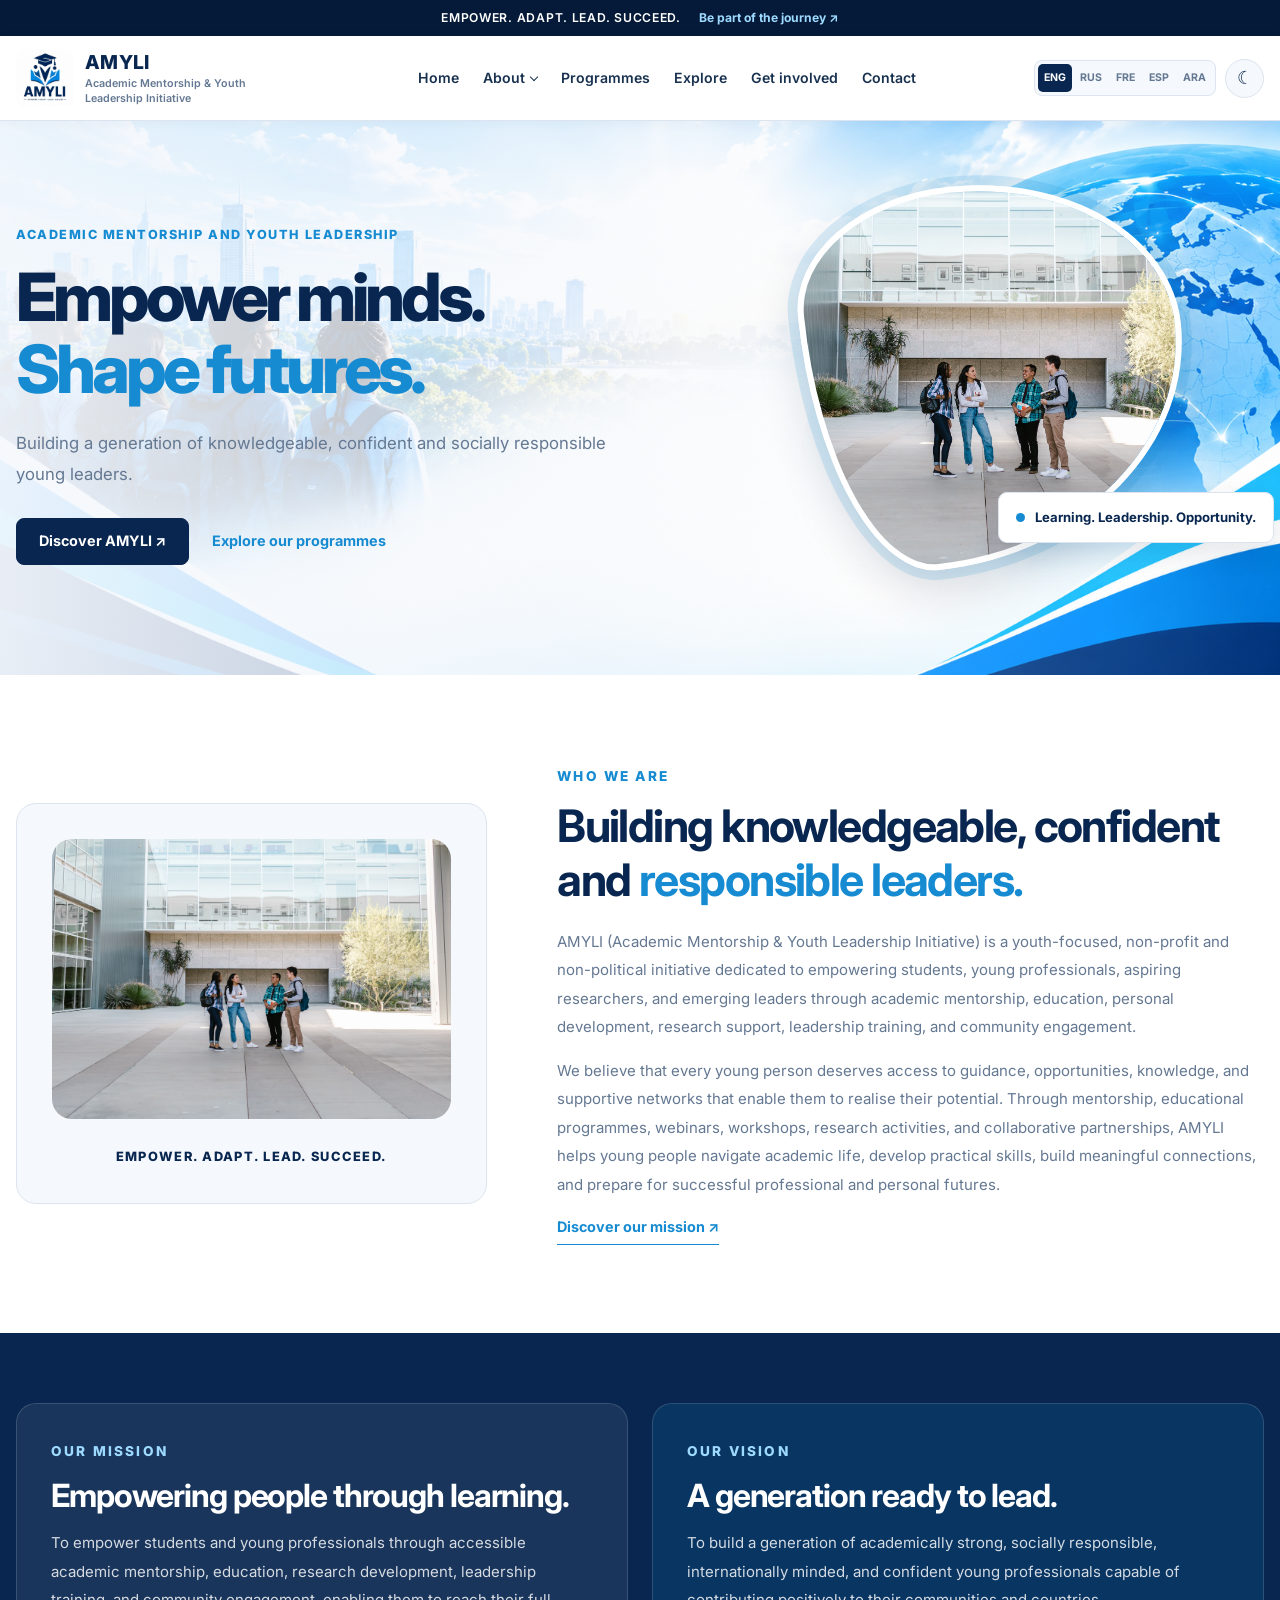
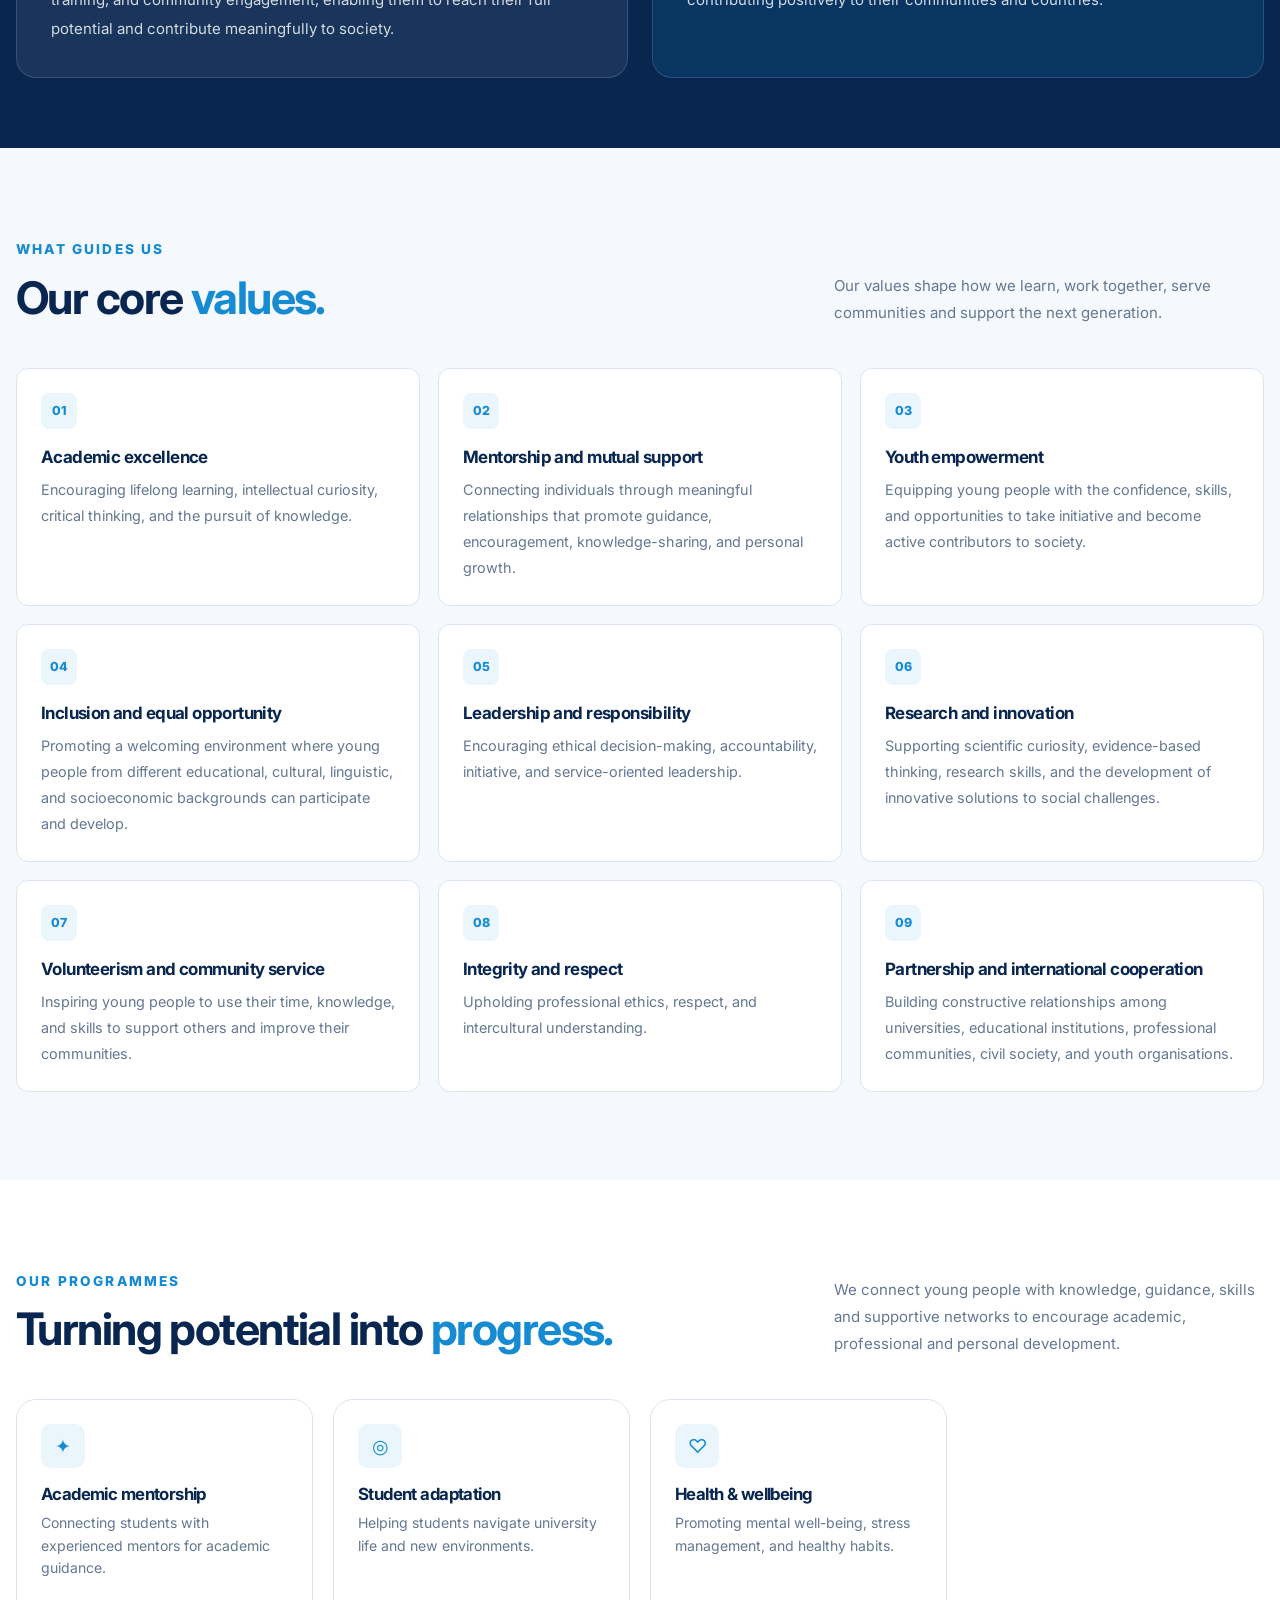
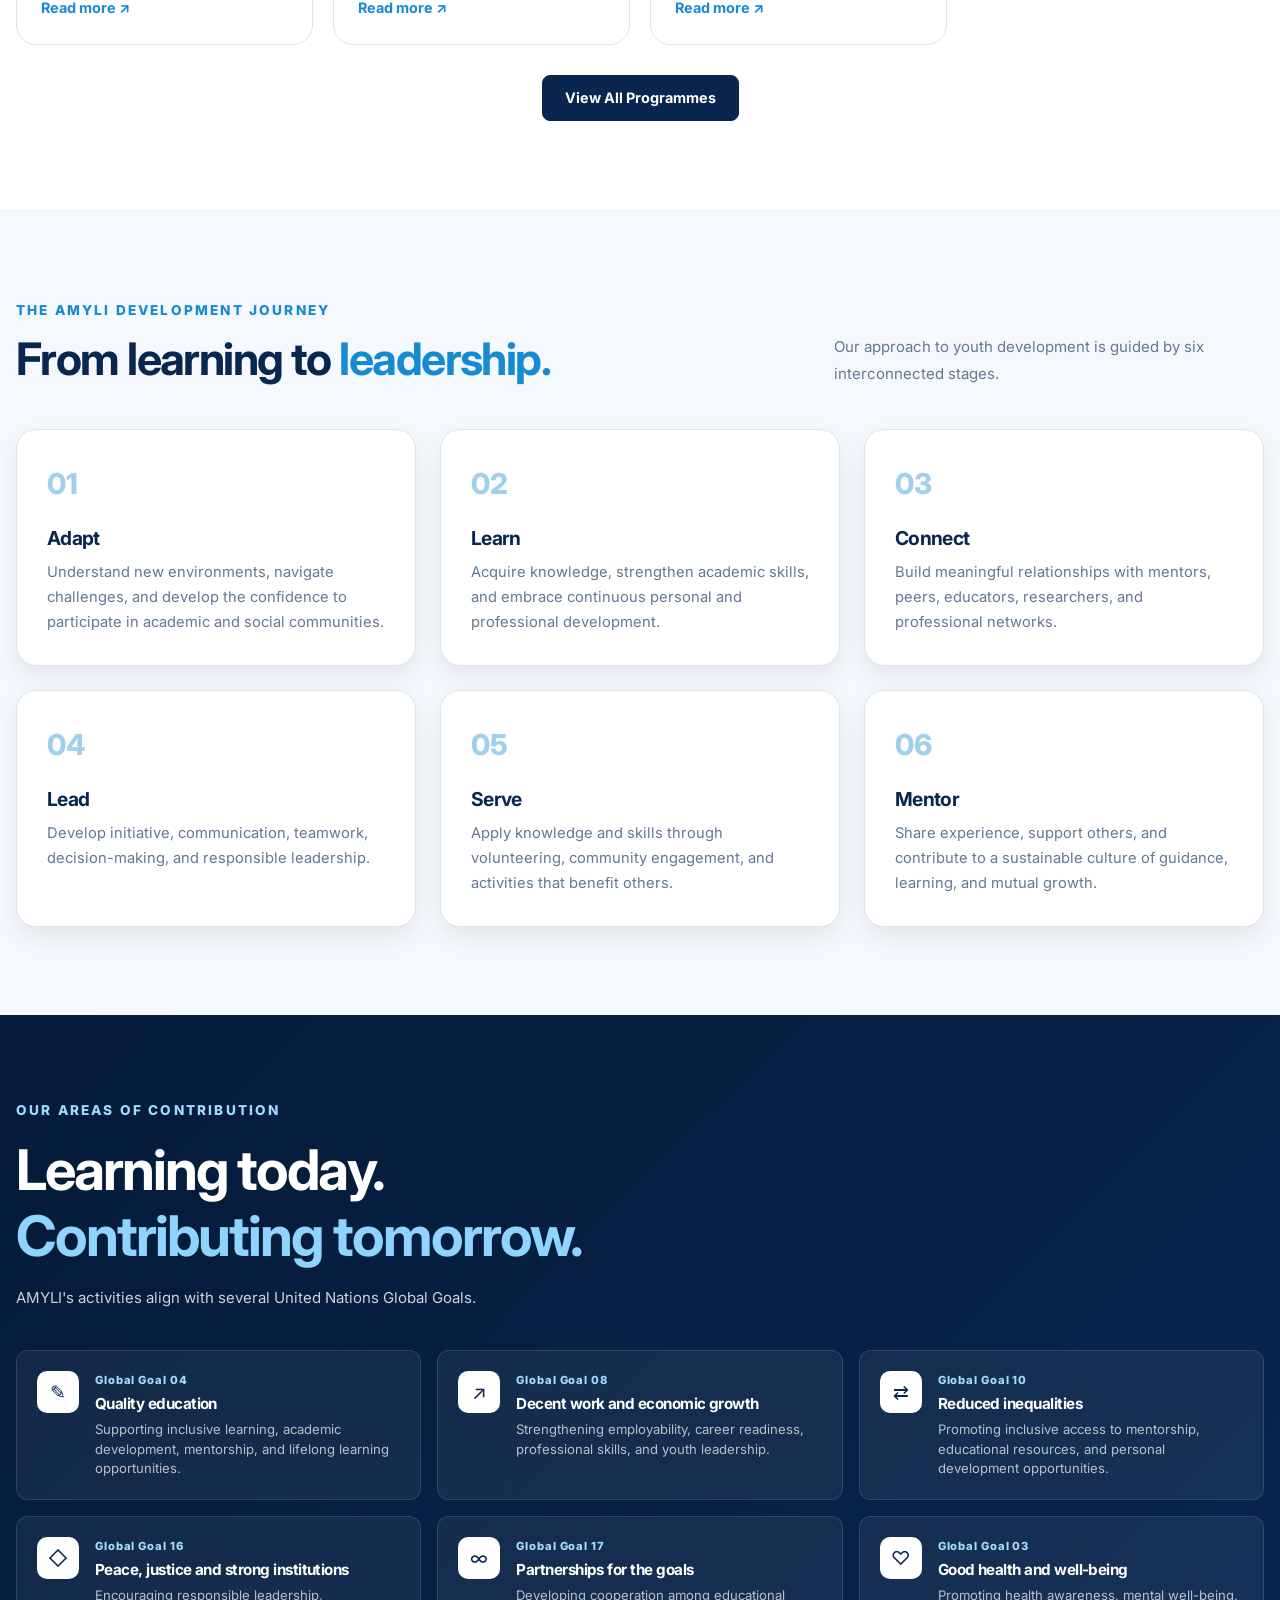
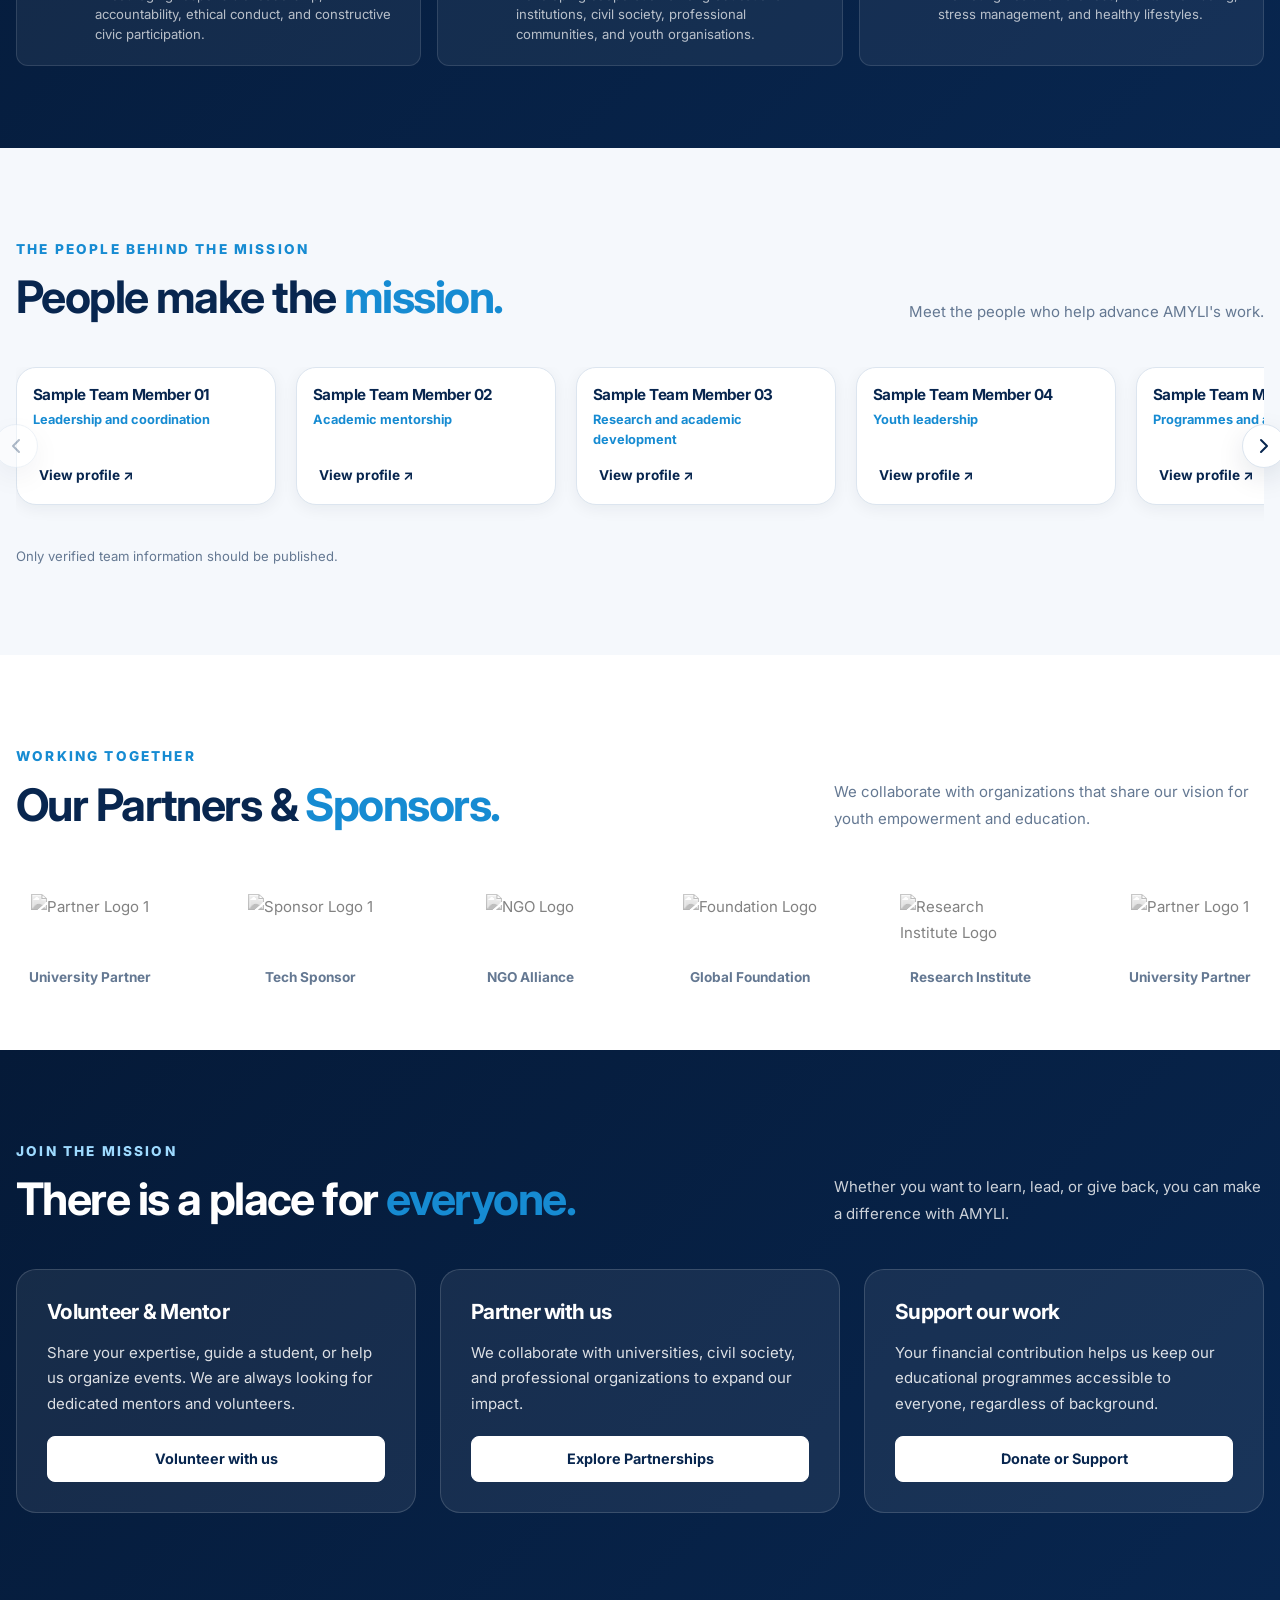
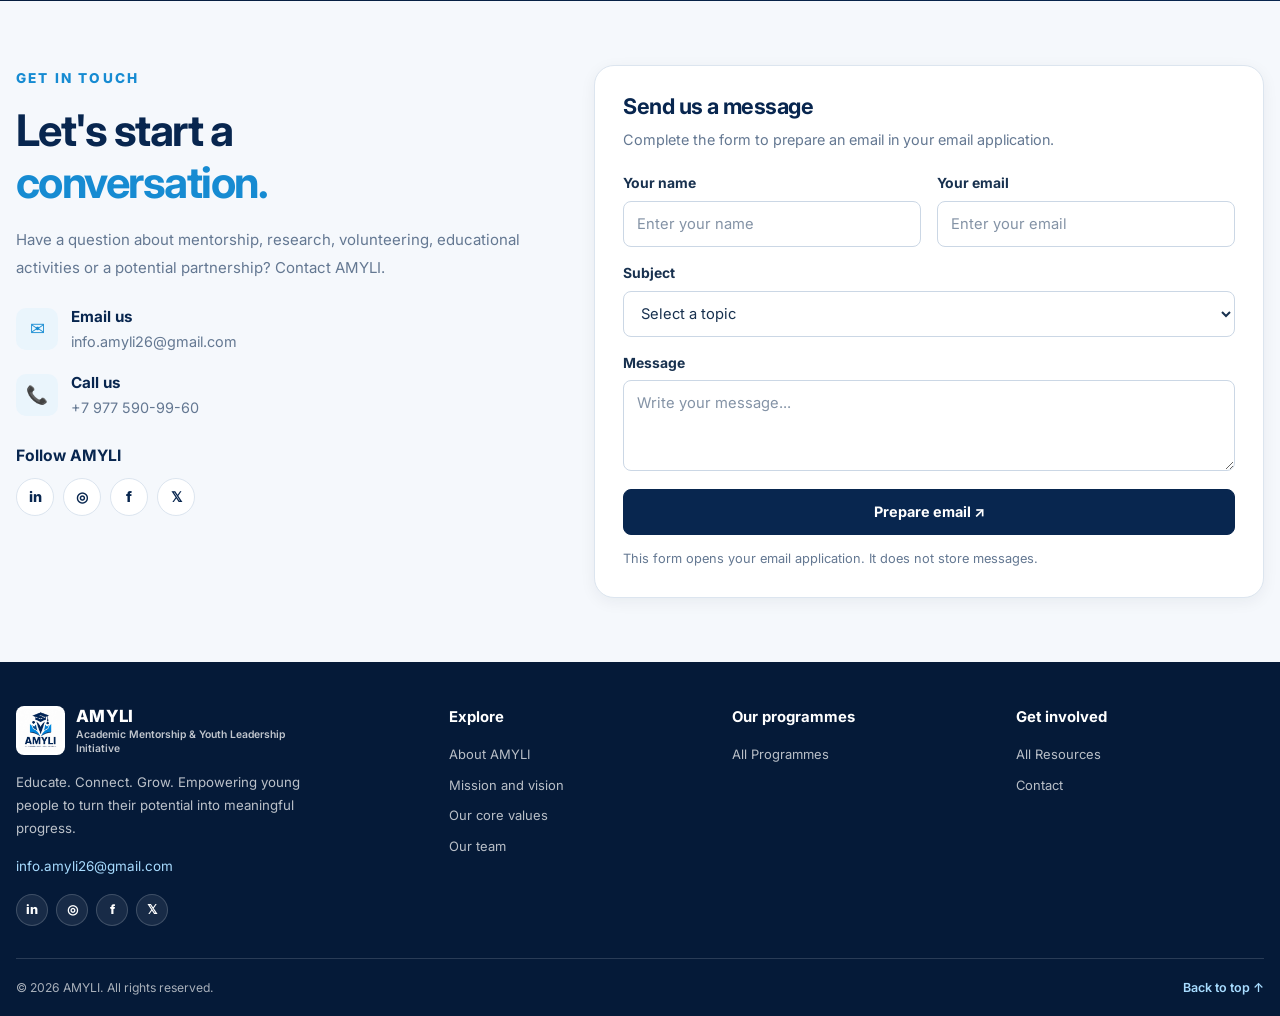
==== commit 8e5d2e3b: "Added dedicated Programmes and Explore pages, Arabic (RTL) language support, a scrolling partners ma" ====
--- a/index.html
+++ b/index.html
@@ -7,21 +7,16 @@
     <meta name="description" content="AMYLI empowers students, young professionals, aspiring researchers and emerging leaders through academic mentorship, education, research, leadership and community engagement.">
     <title>AMYLI | Empower. Adapt. Lead. Succeed.</title>
 
-    <!-----Favicon------->
     <link rel="icon" type="image/png" href="assets/images/logo-removebg.png">
-
-    <!-----Googgle fonts------->
     <link rel="preconnect" href="https://fonts.googleapis.com">
     <link rel="preconnect" href="https://fonts.gstatic.com" crossorigin>
     <link href="https://fonts.googleapis.com/css2?family=Inter:wght@400;500;600;700;800&display=swap" rel="stylesheet">
-    
-    <!-----Links to CSS & Js------->
     <link rel="stylesheet" href="styles.css">
     <script src="script.js" defer></script>
 </head>
 <body>
 
-<a class="skip-link" href="#main">Skip to content</a>
+<a class="skip-link" href="#main" data-i18n="skip_link">Skip to content</a>
 
 <!-- Announcement -->
 <div class="announcement">
@@ -33,7 +28,7 @@
 <header class="site-header" id="top">
     <div class="container nav-wrap">
 
-        <a class="brand" href="#home" aria-label="AMYLI home">
+        <a class="brand" href="index.html" aria-label="AMYLI home">
             <img src="assets/images/amyli-logo.png" alt="AMYLI logo">
             <span class="brand-text">
                 <strong>AMYLI</strong>
@@ -47,51 +42,29 @@
         </button>
 
         <nav class="main-nav" id="mainNav" aria-label="Main navigation">
-            <a href="#home" data-i18n="nav_home">Home</a>
+            <a href="index.html" data-i18n="nav_home">Home</a>
 
             <div class="nav-dropdown">
                 <button class="nav-drop-trigger" type="button" aria-expanded="false">
                     <span data-i18n="nav_about">About</span><span class="chevron" aria-hidden="true"></span>
                 </button>
                 <div class="dropdown-menu">
-                    <a href="#about" data-i18n="nav_about_who">Who we are</a>
-                    <a href="#mission" data-i18n="nav_about_mission">Mission and vision</a>
-                    <a href="#values" data-i18n="nav_about_values">Our core values</a>
-                    <a href="#journey" data-i18n="nav_about_journey">Our development journey</a>
-                    <a href="#team" data-i18n="nav_about_team">Our team</a>
-                </div>
-            </div>
-
-            <div class="nav-dropdown">
-                <button class="nav-drop-trigger" type="button" aria-expanded="false">
-                    <span data-i18n="nav_programmes">Programmes</span><span class="chevron" aria-hidden="true"></span>
-                </button>
-                <div class="dropdown-menu">
-                    <a href="#education" data-i18n="nav_prog_education">Academic mentorship</a>
-                    <a href="#adaptation" data-i18n="nav_prog_adaptation">Student adaptation</a>
-                    <a href="#wellbeing" data-i18n="nav_prog_wellbeing">Health and personal development</a>
-                    <a href="#research" data-i18n="nav_prog_research">Research development</a>
-                    <a href="#leadership" data-i18n="nav_prog_leadership">Leadership and careers</a>
-                    <a href="#workshops" data-i18n="nav_prog_workshops">Workshops and events</a>
-                    <a href="#community" data-i18n="nav_prog_community">Community engagement</a>
-                </div>
-            </div>
-
-            <div class="nav-dropdown">
-                <button class="nav-drop-trigger" type="button" aria-expanded="false">
-                    <span data-i18n="nav_explore">Explore</span><span class="chevron" aria-hidden="true"></span>
-                </button>
-                <div class="dropdown-menu">
-                    <a href="#stories" data-i18n="nav_exp_stories">Learning resources</a>
-                    <a href="#digital-platform" data-i18n="nav_exp_platform">Digital platform</a>
-                    <a href="#impact" data-i18n="nav_exp_impact">Our SDG contribution</a>
-                    <a href="#partners" data-i18n="nav_exp_partners">Partnerships</a>
-                    <a href="#events" data-i18n="nav_exp_events">Events and activities</a>
-                </div>
-            </div>
-
-            <a href="#contact" data-i18n="nav_get_involved">Get involved</a>
-            <a href="#contact" data-i18n="nav_contact">Contact</a>
+                    <a href="index.html#about" data-i18n="nav_about_who">Who we are</a>
+                    <a href="index.html#mission" data-i18n="nav_about_mission">Mission and vision</a>
+                    <a href="index.html#values" data-i18n="nav_about_values">Our core values</a>
+                    <a href="index.html#journey" data-i18n="nav_about_journey">Our development journey</a>
+                    <a href="index.html#team" data-i18n="nav_about_team">Our team</a>
+                </div>
+            </div>
+
+            <!-- Removed Dropdown for Programmes -->
+            <a href="programs.html" data-i18n="nav_programmes">Programmes</a>
+
+            <!-- Removed Dropdown for Explore -->
+            <a href="explore.html" data-i18n="nav_explore">Explore</a>
+
+            <a href="index.html#get-involved" data-i18n="nav_get_involved">Get involved</a>
+            <a href="index.html#contact" data-i18n="nav_contact">Contact</a>
         </nav>
 
         <div class="nav-tools">
@@ -100,6 +73,7 @@
                 <button type="button" class="language-button" data-language="ru" aria-pressed="false">RUS</button>
                 <button type="button" class="language-button" data-language="fr" aria-pressed="false">FRE</button>
                 <button type="button" class="language-button" data-language="es" aria-pressed="false">ESP</button>
+                <button type="button" class="language-button" data-language="ar" aria-pressed="false">ARA</button>
             </div>
             <button class="theme-toggle" id="themeToggle" type="button"
                 aria-label="Switch to dark mode" aria-pressed="false">☾</button>
@@ -120,7 +94,7 @@
                 </p>
                 <div class="hero-actions">
                     <a href="#about" class="button" data-i18n="hero_btn_discover">Discover AMYLI ↗</a>
-                    <a href="#programs" class="text-link" data-i18n="hero_btn_programmes">Explore our programmes</a>
+                    <a href="programs.html" class="text-link" data-i18n="hero_btn_programmes">Explore our programmes</a>
                 </div>
             </div>
 
@@ -244,7 +218,7 @@
         </div>
     </section>
 
-    <!-- Programmes (Updated to compact cards + modal) -->
+    <!-- Programmes (Teaser) -->
     <section class="section programs-section" id="programs">
         <div class="container">
             <div class="section-heading">
@@ -257,83 +231,33 @@
                 </p>
             </div>
 
-            <!-- Grid of smaller cards -->
             <div class="program-grid">
                 <article class="program-card">
                     <div class="program-icon" aria-hidden="true">✦</div>
                     <h3 data-i18n="prog_1_title">Academic mentorship</h3>
                     <p class="program-summary" data-i18n="prog_1_summary">Connecting students with experienced mentors for academic guidance.</p>
-                    <button type="button" class="card-link read-more-btn" data-target="prog1">Read more ↗</button>
-                    <!-- Hidden full description -->
-                    <div id="prog1-desc" class="hidden-desc" data-i18n="prog_1_desc">
-                        AMYLI connects students and young professionals with experienced mentors, researchers, educators, and other suitably qualified individuals who can provide guidance based on participants' interests, goals, and development needs.
-                    </div>
-                </article>
-
+                    <a href="programs.html" class="card-link" data-i18n="read_more">Read more ↗</a>
+                </article>
                 <article class="program-card">
                     <div class="program-icon" aria-hidden="true">◎</div>
                     <h3 data-i18n="prog_2_title">Student adaptation</h3>
                     <p class="program-summary" data-i18n="prog_2_summary">Helping students navigate university life and new environments.</p>
-                    <button type="button" class="card-link read-more-btn" data-target="prog2">Read more ↗</button>
-                    <div id="prog2-desc" class="hidden-desc" data-i18n="prog_2_desc">
-                        Beginning university or studying in a new country can be a significant transition. AMYLI helps students better understand academic expectations, navigate university life, build social connections, and develop the confidence to participate actively in their educational communities.
-                    </div>
-                </article>
-
+                    <a href="programs.html" class="card-link" data-i18n="read_more">Read more ↗</a>
+                </article>
                 <article class="program-card">
                     <div class="program-icon" aria-hidden="true">♡</div>
                     <h3 data-i18n="prog_3_title">Health & wellbeing</h3>
                     <p class="program-summary" data-i18n="prog_3_summary">Promoting mental well-being, stress management, and healthy habits.</p>
-                    <button type="button" class="card-link read-more-btn" data-target="prog3">Read more ↗</button>
-                    <div id="prog3-desc" class="hidden-desc" data-i18n="prog_3_desc">
-                        We recognise that academic success and personal growth are closely connected to physical health, mental well-being, emotional resilience, and healthy daily habits. AMYLI promotes awareness of stress management, burnout prevention, time management, healthy lifestyles, self-confidence, and work-life balance.
-                    </div>
-                </article>
-
-                <article class="program-card">
-                    <div class="program-icon" aria-hidden="true">⌕</div>
-                    <h3 data-i18n="prog_4_title">Research development</h3>
-                    <p class="program-summary" data-i18n="prog_4_summary">Strengthening academic writing, methodology, and scientific skills.</p>
-                    <button type="button" class="card-link read-more-btn" data-target="prog4">Read more ↗</button>
-                    <div id="prog4-desc" class="hidden-desc" data-i18n="prog_4_desc">
-                        AMYLI encourages young people to develop their research interests, strengthen academic writing skills, and participate in scientific and intellectual activities.
-                    </div>
-                </article>
-
-                <article class="program-card">
-                    <div class="program-icon" aria-hidden="true">↗</div>
-                    <h3 data-i18n="prog_5_title">Leadership & careers</h3>
-                    <p class="program-summary" data-i18n="prog_5_summary">Developing practical leadership and professional skills for future careers.</p>
-                    <button type="button" class="card-link read-more-btn" data-target="prog5">Read more ↗</button>
-                    <div id="prog5-desc" class="hidden-desc" data-i18n="prog_5_desc">
-                        AMYLI supports the development of practical leadership and professional skills that help young people transition from education into meaningful careers and community leadership.
-                    </div>
-                </article>
-
-                <article class="program-card">
-                    <div class="program-icon" aria-hidden="true">▦</div>
-                    <h3 data-i18n="prog_6_title">Workshops & events</h3>
-                    <p class="program-summary" data-i18n="prog_6_summary">Bringing together students, mentors, and professionals to exchange knowledge.</p>
-                    <button type="button" class="card-link read-more-btn" data-target="prog6">Read more ↗</button>
-                    <div id="prog6-desc" class="hidden-desc" data-i18n="prog_6_desc">
-                        AMYLI organises educational activities designed to bring together students, mentors, academics, researchers, professionals, volunteers, and youth leaders.
-                    </div>
-                </article>
-
-                <article class="program-card">
-                    <div class="program-icon" aria-hidden="true">◇</div>
-                    <h3 data-i18n="prog_7_title">Community engagement</h3>
-                    <p class="program-summary" data-i18n="prog_7_summary">Encouraging volunteering and collaborative projects that respond to real needs.</p>
-                    <button type="button" class="card-link read-more-btn" data-target="prog7">Read more ↗</button>
-                    <div id="prog7-desc" class="hidden-desc" data-i18n="prog_7_desc">
-                        We believe that meaningful development includes a commitment to serving others. AMYLI encourages young people to participate in volunteering, peer support, educational outreach, community projects, and collaborative activities that respond to real needs.
-                    </div>
-                </article>
-            </div>
-        </div>
-    </section>
-
-    <!-- Development journey (Updated with shadow and float) -->
+                    <a href="programs.html" class="card-link" data-i18n="read_more">Read more ↗</a>
+                </article>
+            </div>
+            <div style="text-align: center; margin-top: 30px;">
+                <a href="programs.html" class="button" data-i18n="view_all_programs">View All Programmes</a>
+            </div>
+        </div>
+    </section>
+
+    <!-- Development Journey -->
     <section class="section journey-section" id="journey">
         <div class="container">
             <div class="section-heading">
@@ -381,14 +305,14 @@
         </div>
     </section>
 
-    <!-- SDG Section (Updated smaller cards) -->
+    <!-- SDG Section -->
     <section class="contribution-section" id="impact">
         <div class="container">
             <div class="contribution-heading">
                 <span class="section-kicker light-kicker" data-i18n="sdg_kicker">OUR AREAS OF CONTRIBUTION</span>
                 <h2 data-i18n="sdg_title">Learning today.<br><em>Contributing tomorrow.</em></h2>
                 <p data-i18n="sdg_desc">
-                    AMYLI's activities align with several United Nations Sustainable Development Goals (SDGs).
+                    AMYLI's activities align with several United Nations Global Goals.
                 </p>
             </div>
 
@@ -396,7 +320,7 @@
                 <article class="sdg-card sdg-4">
                     <div class="sdg-symbol" aria-hidden="true">✎</div>
                     <div class="sdg-content">
-                        <span class="sdg-number">SDG 04</span>
+                        <span class="sdg-number">Global Goal 04</span>
                         <h3 data-i18n="sdg_4_title">Quality education</h3>
                         <p data-i18n="sdg_4_desc">Supporting inclusive learning, academic development, mentorship, and lifelong learning opportunities.</p>
                     </div>
@@ -404,7 +328,7 @@
                 <article class="sdg-card sdg-8">
                     <div class="sdg-symbol" aria-hidden="true">↗</div>
                     <div class="sdg-content">
-                        <span class="sdg-number">SDG 08</span>
+                        <span class="sdg-number">Global Goal 08</span>
                         <h3 data-i18n="sdg_8_title">Decent work and economic growth</h3>
                         <p data-i18n="sdg_8_desc">Strengthening employability, career readiness, professional skills, and youth leadership.</p>
                     </div>
@@ -412,7 +336,7 @@
                 <article class="sdg-card sdg-10">
                     <div class="sdg-symbol" aria-hidden="true">⇄</div>
                     <div class="sdg-content">
-                        <span class="sdg-number">SDG 10</span>
+                        <span class="sdg-number">Global Goal 10</span>
                         <h3 data-i18n="sdg_10_title">Reduced inequalities</h3>
                         <p data-i18n="sdg_10_desc">Promoting inclusive access to mentorship, educational resources, and personal development opportunities.</p>
                     </div>
@@ -420,7 +344,7 @@
                 <article class="sdg-card sdg-16">
                     <div class="sdg-symbol" aria-hidden="true">◇</div>
                     <div class="sdg-content">
-                        <span class="sdg-number">SDG 16</span>
+                        <span class="sdg-number">Global Goal 16</span>
                         <h3 data-i18n="sdg_16_title">Peace, justice and strong institutions</h3>
                         <p data-i18n="sdg_16_desc">Encouraging responsible leadership, accountability, ethical conduct, and constructive civic participation.</p>
                     </div>
@@ -428,7 +352,7 @@
                 <article class="sdg-card sdg-17">
                     <div class="sdg-symbol" aria-hidden="true">∞</div>
                     <div class="sdg-content">
-                        <span class="sdg-number">SDG 17</span>
+                        <span class="sdg-number">Global Goal 17</span>
                         <h3 data-i18n="sdg_17_title">Partnerships for the goals</h3>
                         <p data-i18n="sdg_17_desc">Developing cooperation among educational institutions, civil society, professional communities, and youth organisations.</p>
                     </div>
@@ -436,7 +360,7 @@
                 <article class="sdg-card sdg-3">
                     <div class="sdg-symbol" aria-hidden="true">♡</div>
                     <div class="sdg-content">
-                        <span class="sdg-number">SDG 03</span>
+                        <span class="sdg-number">Global Goal 03</span>
                         <h3 data-i18n="sdg_3_title">Good health and well-being</h3>
                         <p data-i18n="sdg_3_desc">Promoting health awareness, mental well-being, stress management, and healthy lifestyles.</p>
                     </div>
@@ -462,24 +386,112 @@
                 <button class="team-nav-btn team-nav-prev" id="teamPrevBtn" aria-label="Scroll left">
                     <svg width="24" height="24" viewBox="0 0 24 24" fill="none" stroke="currentColor" stroke-width="2" stroke-linecap="round" stroke-linejoin="round"><polyline points="15 18 9 12 15 6"></polyline></svg>
                 </button>
-                
                 <div class="team-row" id="teamRow"></div>
-                
                 <button class="team-nav-btn team-nav-next" id="teamNextBtn" aria-label="Scroll right">
                     <svg width="24" height="24" viewBox="0 0 24 24" fill="none" stroke="currentColor" stroke-width="2" stroke-linecap="round" stroke-linejoin="round"><polyline points="9 18 15 12 9 6"></polyline></svg>
                 </button>
             </div>
-            
-            <p class="team-note" data-i18n="team_note">
-                Only verified team information should be published.
-            </p>
+            <p class="team-note" data-i18n="team_note">Only verified team information should be published.</p>
+        </div>
+    </section>
+
+    <!-- Partners & Sponsors -->
+    <section class="section partners-section" id="partners">
+        <div class="container">
+            <div class="section-heading">
+                <div>
+                    <span class="section-kicker" data-i18n="partners_kicker">WORKING TOGETHER</span>
+                    <h2 data-i18n="partners_title">Our Partners & <em>Sponsors.</em></h2>
+                </div>
+                <p data-i18n="partners_desc">
+                    We collaborate with organizations that share our vision for youth empowerment and education.
+                </p>
+            </div>
+        </div>
+        
+        <!-- Scrolling Marquee -->
+        <div class="partner-marquee">
+            <div class="partner-track">
+                <!-- Duplicate items for seamless loop -->
+                <div class="partner-item">
+                    <img src="https://placehold.co/150x60/eeeeee/08264f?text=Partner+Logo" alt="Partner Logo 1">
+                    <span>University Partner</span>
+                </div>
+                <div class="partner-item">
+                    <img src="https://placehold.co/150x60/eeeeee/08264f?text=Sponsor+Logo" alt="Sponsor Logo 1">
+                    <span>Tech Sponsor</span>
+                </div>
+                <div class="partner-item">
+                    <img src="https://placehold.co/150x60/eeeeee/08264f?text=NGO+Logo" alt="NGO Logo">
+                    <span>NGO Alliance</span>
+                </div>
+                <div class="partner-item">
+                    <img src="https://placehold.co/150x60/eeeeee/08264f?text=Foundation+Logo" alt="Foundation Logo">
+                    <span>Global Foundation</span>
+                </div>
+                <div class="partner-item">
+                    <img src="https://placehold.co/150x60/eeeeee/08264f?text=Research+Logo" alt="Research Institute Logo">
+                    <span>Research Institute</span>
+                </div>
+                <!-- Duplicates for seamless scrolling -->
+                <div class="partner-item">
+                    <img src="https://placehold.co/150x60/eeeeee/08264f?text=Partner+Logo" alt="Partner Logo 1">
+                    <span>University Partner</span>
+                </div>
+                <div class="partner-item">
+                    <img src="https://placehold.co/150x60/eeeeee/08264f?text=Sponsor+Logo" alt="Sponsor Logo 1">
+                    <span>Tech Sponsor</span>
+                </div>
+                <div class="partner-item">
+                    <img src="https://placehold.co/150x60/eeeeee/08264f?text=NGO+Logo" alt="NGO Logo">
+                    <span>NGO Alliance</span>
+                </div>
+                <div class="partner-item">
+                    <img src="https://placehold.co/150x60/eeeeee/08264f?text=Foundation+Logo" alt="Foundation Logo">
+                    <span>Global Foundation</span>
+                </div>
+                <div class="partner-item">
+                    <img src="https://placehold.co/150x60/eeeeee/08264f?text=Research+Logo" alt="Research Institute Logo">
+                    <span>Research Institute</span>
+                </div>
+            </div>
+        </div>
+    </section>
+
+    <!-- GET INVOLVED SECTION -->
+    <section class="section get-involved-section" id="get-involved">
+        <div class="container">
+            <div class="section-heading">
+                <div>
+                    <span class="section-kicker light-kicker" data-i18n="involved_kicker">JOIN THE MISSION</span>
+                    <h2 data-i18n="involved_title">There is a place for <em>everyone.</em></h2>
+                </div>
+                <p data-i18n="involved_desc">Whether you want to learn, lead, or give back, you can make a difference with AMYLI.</p>
+            </div>
+
+            <div class="involved-grid">
+                <article class="involved-card">
+                    <h3 data-i18n="involved_volunteer_title">Volunteer & Mentor</h3>
+                    <p data-i18n="involved_volunteer_desc">Share your expertise, guide a student, or help us organize events. We are always looking for dedicated mentors and volunteers.</p>
+                    <button type="button" class="button button-light involved-cta" data-subject="Volunteering" data-i18n="involved_volunteer_btn">Volunteer with us</button>
+                </article>
+                <article class="involved-card">
+                    <h3 data-i18n="involved_partner_title">Partner with us</h3>
+                    <p data-i18n="involved_partner_desc">We collaborate with universities, civil society, and professional organizations to expand our impact.</p>
+                    <button type="button" class="button button-light involved-cta" data-subject="Partnership" data-i18n="involved_partner_btn">Explore Partnerships</button>
+                </article>
+                <article class="involved-card">
+                    <h3 data-i18n="involved_donate_title">Support our work</h3>
+                    <p data-i18n="involved_donate_desc">Your financial contribution helps us keep our educational programmes accessible to everyone, regardless of background.</p>
+                    <button type="button" class="button button-light involved-cta" data-subject="Donation" data-i18n="involved_donate_btn">Donate or Support</button>
+                </article>
+            </div>
         </div>
     </section>
 
     <!-- Contact -->
     <section class="section contact-section" id="contact">
         <div class="container contact-grid">
-
             <div class="contact-intro">
                 <span class="section-kicker" data-i18n="contact_kicker">GET IN TOUCH</span>
                 <h2 data-i18n="contact_title">Let's start a<br><em>conversation.</em></h2>
@@ -492,25 +504,14 @@
                         <span class="contact-icon" aria-hidden="true">✉</span>
                         <div>
                             <h3 data-i18n="contact_email_title">Email us</h3>
-                            <a id="contactEmailLink" href="mailto:info.amyli26@gmail.com">
-                                info.amyli26@gmail.com
-                            </a>
+                            <a id="contactEmailLink" href="mailto:info.amyli26@gmail.com">info.amyli26@gmail.com</a>
                         </div>
                     </div>
-
                     <div class="contact-detail">
                         <span class="contact-icon" aria-hidden="true">📞</span>
                         <div>
                             <h3 data-i18n="contact_phone_title">Call us</h3>
                             <a href="tel:+79775909960">+7 977 590-99-60</a>
-                        </div>
-                    </div>
-
-                    <div class="contact-detail">
-                        <span class="contact-icon" aria-hidden="true">◎</span>
-                        <div>
-                            <h3 data-i18n="contact_focus_title">Our focus</h3>
-                            <p data-i18n="contact_focus_desc">Academic mentorship, education, research, leadership and community engagement.</p>
                         </div>
                     </div>
                 </div>
@@ -533,35 +534,28 @@
                 <div class="form-row">
                     <div class="form-group">
                         <label for="fullName" data-i18n="form_name">Your name</label>
-                        <input id="fullName" name="fullName" type="text"
-                            autocomplete="name" placeholder="Enter your name" required>
+                        <input id="fullName" name="fullName" type="text" placeholder="Enter your name" required>
                     </div>
                     <div class="form-group">
                         <label for="email" data-i18n="form_email">Your email</label>
-                        <input id="email" name="email" type="email"
-                            autocomplete="email" placeholder="Enter your email" required>
+                        <input id="email" name="email" type="email" placeholder="Enter your email" required>
                     </div>
                 </div>
 
                 <div class="form-group">
                     <label for="topic" data-i18n="form_topic">Subject</label>
-                    <input id="topic" name="topic" type="text" placeholder="What is this about?" required>
+                    <select id="topic" name="topic" required>
+                        <option value="" data-i18n="form_topic_placeholder">Select a topic</option>
+                    </select>
                 </div>
 
                 <div class="form-group">
                     <label for="message" data-i18n="form_message">Message</label>
-                    <textarea id="message" name="message" rows="3"
-                        placeholder="Write your message..." required></textarea>
-                </div>
-
-                <button type="submit" class="button form-submit" data-i18n="form_submit">
-                    Prepare email ↗
-                </button>
-
-                <p class="form-status" id="formStatus" role="status" aria-live="polite"
-                   data-i18n="form_status">
-                    This form opens your email application. It does not store messages.
-                </p>
+                    <textarea id="message" name="message" rows="3" placeholder="Write your message..." required></textarea>
+                </div>
+
+                <button type="submit" class="button form-submit" data-i18n="form_submit">Prepare email ↗</button>
+                <p class="form-status" id="formStatus" role="status" aria-live="polite" data-i18n="form_status"></p>
             </form>
         </div>
     </section>
@@ -570,21 +564,16 @@
 <!-- Footer -->
 <footer class="site-footer">
     <div class="container footer-main">
-
         <div class="footer-brand">
-            <a class="brand brand-footer" href="#home" aria-label="AMYLI home">
+            <a class="brand brand-footer" href="index.html" aria-label="AMYLI home">
                 <img src="assets/images/amyli-logo.png" alt="AMYLI logo">
                 <span class="brand-text">
                     <strong>AMYLI</strong>
                     <small data-i18n="brand_subtitle">Academic Mentorship &amp; Youth Leadership Initiative</small>
                 </span>
             </a>
-            <p data-i18n="footer_desc">
-                Educate. Connect. Grow. Empowering young people to turn their potential into meaningful progress.
-            </p>
-            <a class="footer-email" href="mailto:info.amyli26@gmail.com">
-                info.amyli26@gmail.com
-            </a>
+            <p data-i18n="footer_desc">Educate. Connect. Grow. Empowering young people to turn their potential into meaningful progress.</p>
+            <a class="footer-email" href="mailto:info.amyli26@gmail.com">info.amyli26@gmail.com</a>
             <div class="social-links footer-social-links">
                 <a href="https://www.linkedin.com/" target="_blank" rel="noopener noreferrer" aria-label="LinkedIn">in</a>
                 <a href="https://www.instagram.com/" target="_blank" rel="noopener noreferrer" aria-label="Instagram">◎</a>
@@ -592,32 +581,23 @@
                 <a href="https://x.com/" target="_blank" rel="noopener noreferrer" aria-label="X">𝕏</a>
             </div>
         </div>
-
         <div class="footer-links">
             <h3 data-i18n="footer_explore">Explore</h3>
-            <a href="#about" data-i18n="footer_about">About AMYLI</a>
-            <a href="#mission" data-i18n="nav_about_mission">Mission and vision</a>
-            <a href="#values" data-i18n="nav_about_values">Core values</a>
-            <a href="#team" data-i18n="nav_about_team">Our team</a>
-        </div>
-
+            <a href="index.html#about" data-i18n="footer_about">About AMYLI</a>
+            <a href="index.html#mission" data-i18n="nav_about_mission">Mission and vision</a>
+            <a href="index.html#values" data-i18n="nav_about_values">Core values</a>
+            <a href="index.html#team" data-i18n="nav_about_team">Our team</a>
+        </div>
         <div class="footer-links">
             <h3 data-i18n="footer_programmes">Our programmes</h3>
-            <a href="#education" data-i18n="nav_prog_education">Academic mentorship</a>
-            <a href="#research" data-i18n="nav_prog_research">Research development</a>
-            <a href="#leadership" data-i18n="nav_prog_leadership">Leadership and careers</a>
-            <a href="#community" data-i18n="nav_prog_community">Community engagement</a>
-        </div>
-
+            <a href="programs.html" data-i18n="nav_all_programs">All Programmes</a>
+        </div>
         <div class="footer-links">
             <h3 data-i18n="footer_get_involved">Get involved</h3>
-            <a href="#digital-platform" data-i18n="nav_exp_platform">Digital platform</a>
-            <a href="#events" data-i18n="nav_exp_events">Events and activities</a>
-            <a href="#partners" data-i18n="nav_exp_partners">Partnerships</a>
-            <a href="#contact" data-i18n="nav_contact">Contact us</a>
+            <a href="explore.html" data-i18n="nav_all_explore">All Resources</a>
+            <a href="index.html#contact" data-i18n="nav_contact">Contact us</a>
         </div>
     </div>
-
     <div class="container footer-bottom">
         <p>© <span id="currentYear"></span> AMYLI. <span data-i18n="footer_rights">All rights reserved.</span></p>
         <a href="#top" data-i18n="footer_back_top">Back to top ↑</a>
@@ -626,15 +606,5 @@
 
 <button class="back-to-top" id="backToTop" type="button" aria-label="Back to top">↑</button>
 
-<!-- Program Modal (Injected via JS) -->
-<div id="programModalOverlay" class="program-modal-overlay hidden">
-    <div class="program-modal" role="dialog" aria-modal="true" aria-labelledby="modalTitle">
-        <button class="program-modal-close" id="closeProgramModal" aria-label="Close modal">×</button>
-        <div class="program-icon-large" id="modalIcon"></div>
-        <h2 id="modalTitle"></h2>
-        <p id="modalDesc"></p>
-    </div>
-</div>
-
 </body>
 </html>
--- a/styles.css
+++ b/styles.css
@@ -15,7 +15,7 @@
     --border: #dce5ef;
     --success: #16803c;
     --danger: #c62828;
-    --container-width: 1180px;
+    --container-width: 1280px; /* Increased container width */
     --radius: 12px;
     --radius-lg: 20px;
     --shadow-sm: 0 4px 16px rgba(5, 26, 56, .06);
@@ -26,14 +26,9 @@
 /* ==========================================================================
    GLOBAL RESET & BASE STYLES
    ========================================================================== */
-* { 
-    box-sizing: border-box; 
-}
-
-html { 
-    scroll-behavior: smooth; 
-    scroll-padding-top: 100px; 
-}
+* { box-sizing: border-box; }
+
+html { scroll-behavior: smooth; scroll-padding-top: 100px; }
 
 body {
     margin: 0;
@@ -45,1862 +40,507 @@
     -webkit-font-smoothing: antialiased;
 }
 
-body, 
-button, 
-input, 
-select, 
-textarea { 
-    font-family: "Inter", Arial, sans-serif; 
-}
-
-img { 
-    display: block; 
-    max-width: 100%; 
-}
-
-a { 
-    color: inherit; 
-    text-decoration: none; 
-}
-
-button, 
-input, 
-select, 
-textarea { 
-    font: inherit; 
-}
-
-button, 
-a { 
-    -webkit-tap-highlight-color: transparent; 
-}
-
-button { 
-    cursor: pointer; 
-}
-
-p { 
-    margin-top: 0; 
-}
-
-h1, 
-h2, 
-h3, 
-h4 { 
-    margin-top: 0; 
-    color: var(--navy); 
-    line-height: 1.2; 
-    letter-spacing: -.035em; 
-}
-
-h1 { 
-    font-size: clamp(2.8rem, 5.5vw, 5rem); 
-}
-
-h2 { 
-    font-size: clamp(2rem, 3.5vw, 3.1rem); 
-}
-
-h3 { 
-    font-size: 1.2rem; 
-}
-
-em { 
-    color: var(--blue); 
-    font-style: normal; 
-}
-
-::selection { 
-    color: #fff; 
-    background: var(--blue); 
-}
-
+body, button, input, select, textarea { font-family: "Inter", Arial, sans-serif; }
+
+img { display: block; max-width: 100%; }
+
+a { color: inherit; text-decoration: none; }
+
+button, input, select, textarea { font: inherit; }
+
+button, a { -webkit-tap-highlight-color: transparent; }
+
+button { cursor: pointer; }
+
+p { margin-top: 0; }
+
+h1, h2, h3, h4 { margin-top: 0; color: var(--navy); line-height: 1.2; letter-spacing: -.035em; }
+
+h1 { font-size: clamp(2.8rem, 5.5vw, 5rem); }
+h2 { font-size: clamp(2rem, 3.5vw, 3.1rem); }
+h3 { font-size: 1.2rem; }
+
+em { color: var(--blue); font-style: normal; }
+
+::selection { color: #fff; background: var(--blue); }
+
+/* Reduced side margins */
 .container { 
-    width: min(calc(100% - 48px), var(--container-width)); 
+    width: min(calc(100% - 32px), var(--container-width)); 
     margin-inline: auto; 
 }
 
-.section { 
-    padding: 88px 0; 
-}
+.section { padding: 88px 0; }
 
 .skip-link {
-    position: fixed; 
-    top: -100px; 
-    left: 16px; 
-    z-index: 3000;
-    padding: 10px 16px; 
-    color: #fff; 
-    background: var(--navy); 
-    border-radius: 6px;
-}
-
-.skip-link:focus { 
-    top: 12px; 
-}
-
-/* ==========================================================================
-   TYPOGRAPHY & HEADINGS
-   ========================================================================== */
-.section-kicker {
-    display: inline-block; 
-    color: var(--blue); 
-    font-size: 0.85rem; 
-    font-weight: 800; 
-    letter-spacing: .16em; 
-    line-height: 1.5; 
-    text-transform: uppercase;
-}
-
-.light-kicker { 
-    color: #9edaff; 
-}
-
-.section-heading {
-    display: flex; 
-    align-items: flex-end; 
-    justify-content: space-between;
-    gap: 30px; 
-    margin-bottom: 42px;
-}
-
-.section-heading > div { 
-    max-width: 680px; 
-}
-
-.section-heading h2 { 
-    margin: 10px 0 0; 
-}
-
-.section-heading > p { 
-    max-width: 430px; 
-    margin: 0; 
-    color: var(--muted); 
-    line-height: 1.8; 
-}
-
-/* ==========================================================================
-   BUTTONS & LINKS
-   ========================================================================== */
-.button {
-    display: inline-flex; 
-    align-items: center; 
-    justify-content: center; 
-    gap: 8px;
-    min-height: 46px; 
-    padding: 12px 22px; 
-    color: #fff; 
-    background: var(--navy);
-    border: 1px solid var(--navy); 
-    border-radius: 8px; 
-    font-size: .9rem;
-    font-weight: 700; 
-    line-height: 1.4; 
-    text-align: center;
-    transition: color .2s ease, background .2s ease, border-color .2s ease, transform .2s ease;
-}
-
-.button:hover { 
-    color: #fff; 
-    background: var(--blue); 
-    border-color: var(--blue); 
-    transform: translateY(-2px); 
-}
-
-.text-link, 
-.underlined-link, 
-.card-link {
-    display: inline-flex; 
-    align-items: center; 
-    gap: 7px;
-    color: var(--blue); 
-    font-size: .9rem; 
-    font-weight: 700;
-}
-
-.text-link:hover, 
-.underlined-link:hover, 
-.card-link:hover { 
-    color: var(--navy); 
-}
-
-.underlined-link { 
-    padding-bottom: 4px; 
-    border-bottom: 1px solid var(--blue); 
-}
-
-/* ==========================================================================
-   HEADER & ANNOUNCEMENT
+    position: fixed; top: -100px; left: 16px; z-index: 3000;
+    padding: 10px 16px; color: #fff; background: var(--navy); border-radius: 6px;
+}
+.skip-link:focus { top: 12px; }
+
+/* ==========================================================================
+   HEADER & NAVIGATION
    ========================================================================== */
 .announcement {
-    display: flex; 
-    align-items: center; 
-    justify-content: center;
-    flex-wrap: wrap; 
-    gap: 8px 18px; 
-    min-height: 36px;
-    padding: 6px 20px; 
-    color: #fff; 
-    background: var(--navy-deep);
-    font-size: .76rem; 
-    text-align: center;
-}
-
-.announcement p { 
-    margin: 0; 
-    font-weight: 600; 
-    letter-spacing: .06em; 
-    text-transform: uppercase; 
-}
-
-.announcement a { 
-    color: #9edaff; 
-    font-weight: 700; 
-}
-
-.announcement a:hover { 
-    color: #fff; 
-}
+    display: flex; align-items: center; justify-content: center;
+    flex-wrap: wrap; gap: 8px 18px; min-height: 36px;
+    padding: 6px 20px; color: #fff; background: var(--navy-deep);
+    font-size: .76rem; text-align: center;
+}
+.announcement p { margin: 0; font-weight: 600; letter-spacing: .06em; text-transform: uppercase; }
+.announcement a { color: #9edaff; font-weight: 700; }
+.announcement a:hover { color: #fff; }
 
 .site-header {
-    position: sticky; 
-    top: 0; 
-    z-index: 1000;
-    background: var(--surface); 
-    border-bottom: 1px solid var(--border);
-    box-shadow: 0 2px 12px rgba(5, 26, 56, .035);
-}
-
+    position: sticky; top: 0; z-index: 1000; background: var(--surface);
+    border-bottom: 1px solid var(--border); box-shadow: 0 2px 12px rgba(5, 26, 56, .035);
+}
+
+/* Pushed logo and nav tools to the edges */
 .nav-wrap { 
     display: flex; 
     align-items: center; 
+    justify-content: space-between; /* Pushes items to edges */
     gap: 22px; 
     min-height: 84px; 
 }
 
-.brand { 
-    display: inline-flex; 
-    align-items: center; 
-    flex-shrink: 0; 
-    gap: 11px; 
-    min-width: 0; 
-}
-
-.brand img { 
-    width: 58px; 
-    height: 58px; 
-    flex-shrink: 0; 
-    object-fit: contain; 
-    border-radius: 9px; 
-}
-
-.brand-text { 
-    display: flex; 
-    flex-direction: column; 
-    min-width: 0; 
-    line-height: 1.35; 
-}
-
-.brand-text strong { 
-    color: var(--navy); 
-    font-size: 1.2rem; 
-    font-weight: 800; 
-    letter-spacing: .015em; 
-}
-
-.brand-text small { 
-    max-width: 215px; 
-    color: var(--muted); 
-    font-size: .67rem; 
-    font-weight: 600; 
-    line-height: 1.4; 
-}
-
-/* ==========================================================================
-   NAVIGATION & DROPDOWNS
-   ========================================================================== */
+.brand { display: inline-flex; align-items: center; flex-shrink: 0; gap: 11px; min-width: 0; }
+.brand img { width: 58px; height: 58px; flex-shrink: 0; object-fit: contain; border-radius: 9px; }
+.brand-text { display: flex; flex-direction: column; min-width: 0; line-height: 1.35; }
+.brand-text strong { color: var(--navy); font-size: 1.2rem; font-weight: 800; letter-spacing: .015em; }
+.brand-text small { max-width: 215px; color: var(--muted); font-size: .67rem; font-weight: 600; line-height: 1.4; }
+
+/* Centered main nav */
 .main-nav { 
     display: flex; 
     align-items: center; 
     justify-content: center; 
-    gap: 19px; 
-    margin-left: auto; 
-}
-
-.main-nav > a, 
-.nav-drop-trigger {
-    position: relative; 
-    display: inline-flex; 
-    align-items: center; 
-    justify-content: center;
-    gap: 6px; 
-    min-height: 42px; 
-    padding: 7px 0; 
-    color: var(--text);
-    background: transparent; 
-    border: 0; 
-    font-size: .84rem; 
-    font-weight: 600;
-    white-space: nowrap; 
-    transition: color .2s ease;
-}
-
+    gap: 24px; 
+    flex: 1; /* Allows nav to take up center space */
+}
+
+.main-nav > a, .nav-drop-trigger {
+    position: relative; display: inline-flex; align-items: center; justify-content: center;
+    gap: 6px; min-height: 42px; padding: 7px 0; color: var(--text);
+    background: transparent; border: 0; font-size: .88rem; font-weight: 600;
+    white-space: nowrap; transition: color .2s ease;
+}
 .main-nav > a::after {
-    position: absolute; 
-    right: 0; 
-    bottom: 2px; 
-    left: 0; 
-    height: 2px;
-    background: var(--blue); 
-    content: ""; 
-    transform: scaleX(0);
-    transform-origin: left; 
-    transition: transform .2s ease;
-}
-
-.main-nav > a:hover, 
-.main-nav > a:focus-visible,
-.nav-drop-trigger:hover, 
-.nav-dropdown.open > .nav-drop-trigger { 
-    color: var(--blue); 
-}
-
-.main-nav > a:hover::after, 
-.main-nav > a:focus-visible::after { 
-    transform: scaleX(1); 
-}
-
-.nav-dropdown { 
-    position: relative; 
-    flex-shrink: 0; 
-}
-
+    position: absolute; right: 0; bottom: 2px; left: 0; height: 2px;
+    background: var(--blue); content: ""; transform: scaleX(0);
+    transform-origin: left; transition: transform .2s ease;
+}
+.main-nav > a:hover, .main-nav > a:focus-visible, .nav-drop-trigger:hover, .nav-dropdown.open > .nav-drop-trigger { color: var(--blue); }
+.main-nav > a:hover::after, .main-nav > a:focus-visible::after { transform: scaleX(1); }
+.nav-dropdown { position: relative; flex-shrink: 0; }
 .nav-drop-trigger .chevron {
-    display: inline-block; 
-    width: 6px; 
-    height: 6px; 
-    margin-top: -3px;
-    border-right: 1.5px solid currentColor; 
-    border-bottom: 1.5px solid currentColor;
-    transform: rotate(45deg); 
-    transition: transform .2s ease;
-}
-
-.nav-dropdown.open > .nav-drop-trigger .chevron { 
-    margin-top: 3px; 
-    transform: rotate(225deg); 
-}
+    display: inline-block; width: 6px; height: 6px; margin-top: -3px;
+    border-right: 1.5px solid currentColor; border-bottom: 1.5px solid currentColor;
+    transform: rotate(45deg); transition: transform .2s ease;
+}
+.nav-dropdown.open > .nav-drop-trigger .chevron { margin-top: 3px; transform: rotate(225deg); }
 
 .dropdown-menu {
-    position: absolute; 
-    top: calc(100% + 7px); 
-    left: -12px; 
-    z-index: 1200;
-    display: block; 
-    width: max-content; 
-    min-width: 225px;
-    max-width: min(320px, 90vw); 
-    padding: 7px; 
-    background: var(--surface);
-    border: 1px solid var(--border); 
-    border-radius: 10px;
-    box-shadow: var(--shadow-lg); 
-    opacity: 0; 
-    visibility: hidden;
-    pointer-events: none; 
-    transform: translateY(7px);
+    position: absolute; top: calc(100% + 7px); left: -12px; z-index: 1200;
+    display: block; width: max-content; min-width: 225px; max-width: min(320px, 90vw);
+    padding: 7px; background: var(--surface); border: 1px solid var(--border);
+    border-radius: 10px; box-shadow: var(--shadow-lg); opacity: 0; visibility: hidden;
+    pointer-events: none; transform: translateY(7px);
     transition: opacity .18s ease, transform .18s ease, visibility .18s ease;
 }
-
-.nav-dropdown.open > .dropdown-menu {
-    opacity: 1; 
-    visibility: visible; 
-    pointer-events: auto; 
-    transform: translateY(0);
-}
-
+.nav-dropdown.open > .dropdown-menu { opacity: 1; visibility: visible; pointer-events: auto; transform: translateY(0); }
 .dropdown-menu a {
-    display: block; 
-    padding: 10px 12px; 
-    color: var(--text);
-    border-radius: 6px; 
-    font-size: .85rem; 
-    font-weight: 500;
-    line-height: 1.5; 
-    white-space: normal;
+    display: block; padding: 10px 12px; color: var(--text); border-radius: 6px;
+    font-size: .85rem; font-weight: 500; line-height: 1.5; white-space: normal;
     transition: color .18s ease, background .18s ease;
 }
-
-.dropdown-menu a:hover, 
-.dropdown-menu a:focus-visible { 
-    color: var(--blue); 
-    background: var(--blue-light); 
-}
-
-/* ==========================================================================
-   LANGUAGE & THEME CONTROLS
-   ========================================================================== */
+.dropdown-menu a:hover, .dropdown-menu a:focus-visible { color: var(--blue); background: var(--blue-light); }
+
+/* Pushed nav tools to the far right */
 .nav-tools { 
     display: flex; 
     align-items: center; 
     flex-shrink: 0; 
     gap: 9px; 
-}
-
-.language-switch {
-    display: flex; 
-    align-items: center; 
-    gap: 2px; 
-    padding: 3px;
-    background: var(--background); 
-    border: 1px solid var(--border); 
-    border-radius: 8px;
-}
-
-.language-button {
-    min-width: 30px; 
-    padding: 5px 6px; 
+    margin-left: auto; /* Pushes it to the right if flex:1 is on main-nav */
+}
+
+.language-switch { display: flex; align-items: center; gap: 2px; padding: 3px; background: var(--background); border: 1px solid var(--border); border-radius: 8px; }
+.language-button { min-width: 30px; padding: 5px 6px; color: var(--muted); background: transparent; border: 0; border-radius: 5px; font-size: .66rem; font-weight: 700; }
+.language-button:hover, .language-button.active { color: #fff; background: var(--navy); }
+.theme-toggle, .menu-toggle {
+    display: inline-flex; align-items: center; justify-content: center;
+    width: 39px; height: 39px; color: var(--navy); background: var(--background);
+    border: 1px solid var(--border); border-radius: 50%; font-size: 1.15rem;
+    transition: color .2s ease, background .2s ease;
+}
+.theme-toggle:hover { color: #fff; background: var(--navy); }
+.menu-toggle { display: none; flex-direction: column; gap: 5px; border-radius: 9px; }
+.menu-toggle span { display: block; width: 19px; height: 2px; background: currentColor; border-radius: 2px; transition: transform .2s ease, opacity .2s ease; }
+.menu-toggle.active span:first-child { transform: translateY(7px) rotate(45deg); }
+.menu-toggle.active span:nth-child(2) { opacity: 0; }
+.menu-toggle.active span:last-child { transform: translateY(-7px) rotate(-45deg); }
+
+/* ==========================================================================
+   BUTTONS & LINKS
+   ========================================================================== */
+.button {
+    display: inline-flex; align-items: center; justify-content: center; gap: 8px;
+    min-height: 46px; padding: 12px 22px; color: #fff; background: var(--navy);
+    border: 1px solid var(--navy); border-radius: 8px; font-size: .9rem;
+    font-weight: 700; line-height: 1.4; text-align: center;
+    transition: color .2s ease, background .2s ease, border-color .2s ease, transform .2s ease;
+}
+.button:hover { color: #fff; background: var(--blue); border-color: var(--blue); transform: translateY(-2px); }
+.button-light { color: var(--navy); background: #fff; border-color: #fff; }
+.button-light:hover { color: #fff; background: var(--blue); border-color: var(--blue); }
+
+.text-link, .underlined-link, .card-link {
+    display: inline-flex; align-items: center; gap: 7px;
+    color: var(--blue); font-size: .9rem; font-weight: 700;
+}
+.text-link:hover, .underlined-link:hover, .card-link:hover { color: var(--navy); }
+.underlined-link { padding-bottom: 4px; border-bottom: 1px solid var(--blue); }
+
+/* ==========================================================================
+   SECTION HEADINGS
+   ========================================================================== */
+.section-kicker { display: inline-block; color: var(--blue); font-size: 0.85rem; font-weight: 800; letter-spacing: .16em; line-height: 1.5; text-transform: uppercase; }
+.light-kicker { color: #9edaff; }
+.section-heading { display: flex; align-items: flex-end; justify-content: space-between; gap: 30px; margin-bottom: 42px; }
+.section-heading > div { max-width: 680px; }
+.section-heading h2 { margin: 10px 0 0; }
+.section-heading > p { max-width: 430px; margin: 0; color: var(--muted); line-height: 1.8; }
+
+/* ==========================================================================
+   PAGE SPECIFIC STYLES (Programs & Explore)
+   ========================================================================== */
+.page-nav { padding-top: 30px; padding-bottom: 10px; }
+.back-link { display: inline-flex; align-items: center; gap: 8px; font-size: 1rem; font-weight: 600; color: var(--muted); transition: color 0.2s ease; }
+.back-link:hover { color: var(--navy); }
+.back-link .arrow { font-size: 1.4rem; line-height: 1; }
+.back-link .current-page { color: var(--blue); }
+
+.page-hero { position: relative; padding: 100px 0; background-size: cover; background-position: center; margin-bottom: 40px; }
+.page-hero::before { content: ""; position: absolute; inset: 0; background: linear-gradient(to right, rgba(8, 38, 79, 0.85), rgba(8, 38, 79, 0.5)); }
+.page-hero-content { position: relative; z-index: 1; color: #fff; text-align: center; }
+.page-hero-content h1 { color: #fff; margin-bottom: 20px; }
+.page-hero-content h1 em { color: #8fd4ff; }
+.page-hero-content p { color: rgba(255,255,255,0.9); font-size: 1.1rem; max-width: 700px; margin: 0 auto; }
+
+.content-block { display: grid; grid-template-columns: 1fr 1fr; gap: 50px; align-items: center; margin-bottom: 80px; }
+.content-block.reverse { direction: rtl; }
+.content-block.reverse .content-text { direction: ltr; }
+.content-block.reverse .content-image { direction: ltr; }
+.content-text h2 { margin-bottom: 20px; }
+.content-text p { color: var(--muted); font-size: 1.05rem; line-height: 1.8; margin-bottom: 15px; }
+.content-image img { width: 100%; border-radius: var(--radius-lg); box-shadow: var(--shadow-md); }
+
+/* ==========================================================================
+   HOME SECTIONS
+   ========================================================================== */
+.hero { position: relative; overflow: hidden; padding: 100px 0 110px; background-color: var(--background); background-image: url('assets/images/Global\ Learning\ Horizons\ Banner.png'); background-size: cover; background-position: center right; background-repeat: no-repeat; }
+.hero::before { content: ""; position: absolute; inset: 0; background: linear-gradient(to right, rgba(245, 248, 252, 0.95) 0%, rgba(245, 248, 252, 0.75) 40%, rgba(245, 248, 252, 0.15) 70%, rgba(245, 248, 252, 0.0) 100%); z-index: 1; }
+.hero-grid { position: relative; z-index: 2; display: grid; grid-template-columns: minmax(0, 1fr) minmax(0, .94fr); align-items: center; gap: 55px; }
+.hero-copy { max-width: 650px; }
+.eyebrow { display: inline-block; margin-bottom: 17px; color: var(--blue); font-size: .79rem; font-weight: 800; letter-spacing: .12em; text-transform: uppercase; }
+.hero h1 { margin: 0 0 22px; color: var(--navy); font-size: clamp(2.7rem, 5.2vw, 4.65rem); font-weight: 800; letter-spacing: -.06em; line-height: 1.08; }
+.hero h1 em { color: var(--blue); }
+.hero-copy > p { max-width: 590px; margin-bottom: 28px; color: var(--muted); font-size: 1.05rem; line-height: 1.85; }
+.hero-actions { display: flex; align-items: center; flex-wrap: wrap; gap: 23px; }
+.hero-visual { position: relative; min-width: 0; display: flex; justify-content: center; align-items: center; padding: 0; }
+.hero-image-twisted { position: relative; width: 380px; height: 380px; border-radius: 43% 57% 70% 30% / 30% 42% 58% 70%; overflow: hidden; border: 6px solid var(--surface); box-shadow: 0 0 0 10px rgba(22, 139, 210, 0.15), var(--shadow-lg); transform: rotate(-6deg); transition: transform 0.5s ease, border-radius 0.5s ease; margin-top: -40px; margin-left: 40px; z-index: 3; }
+.hero-image-twisted:hover { transform: rotate(0deg) scale(1.02); border-radius: 50%; }
+.hero-image-twisted .hero-image { width: 100%; height: 100%; object-fit: cover; display: block; transform: rotate(6deg) scale(1.1); transition: transform 0.5s ease; }
+.hero-image-twisted:hover .hero-image { transform: rotate(0deg) scale(1); }
+.hero-image-label { position: absolute; right: -10px; bottom: 20px; display: flex; align-items: center; gap: 10px; max-width: calc(100% - 20px); padding: 13px 17px; color: var(--navy); background: var(--surface); border: 1px solid var(--border); border-radius: 9px; box-shadow: var(--shadow-md); font-size: .82rem; font-weight: 700; z-index: 4; }
+.label-dot { width: 9px; height: 9px; flex-shrink: 0; background: var(--blue); border-radius: 50%; }
+
+.about-section { background: var(--paper); }
+.about-grid { display: grid; grid-template-columns: minmax(0, .8fr) minmax(0, 1.2fr); align-items: center; gap: 70px; }
+.about-logo { display: flex; align-items: center; justify-content: center; flex-direction: column; min-height: 330px; padding: 35px; background: var(--background); border: 1px solid var(--border); border-radius: var(--radius-lg); }
+.about-logo img { width: 100%; height: 280px; object-fit: cover; border-radius: var(--radius-lg); margin-bottom: 15px; }
+.about-logo span { margin-top: 12px; color: var(--navy); font-size: .8rem; font-weight: 800; letter-spacing: .1em; text-align: center; text-transform: uppercase; }
+.about-content h2 { margin: 12px 0 20px; }
+.about-content p { color: var(--muted); line-height: 1.9; }
+
+.mission-section { padding: 70px 0; background: var(--navy); }
+.mission-grid { display: grid; grid-template-columns: repeat(2, minmax(0, 1fr)); gap: 24px; }
+.mission-card { padding: 34px; background: rgba(255,255,255,.07); border: 1px solid rgba(255,255,255,.14); border-radius: var(--radius-lg); }
+.mission-card .section-kicker { color: #9edaff; }
+.mission-card h2 { margin: 14px 0; color: #fff; font-size: clamp(1.6rem, 2.5vw, 2.2rem); }
+.mission-card p { margin-bottom: 0; color: rgba(255,255,255,.82); line-height: 1.9; }
+.vision-card { background: rgba(22,139,210,.15); }
+
+.values-section { background: var(--background); }
+.values-grid { display: grid; grid-template-columns: repeat(3, minmax(0, 1fr)); gap: 18px; }
+.value-card { min-width: 0; padding: 24px; background: var(--surface); border: 1px solid var(--border); border-radius: var(--radius); transition: transform .2s ease, box-shadow .2s ease; }
+.value-card:hover { transform: translateY(-3px); box-shadow: var(--shadow-md); }
+.value-number { display: inline-flex; align-items: center; justify-content: center; width: 36px; height: 36px; margin-bottom: 18px; color: var(--blue); background: var(--blue-light); border-radius: 8px; font-size: .78rem; font-weight: 800; }
+.value-card h3 { margin-bottom: 10px; font-size: 1.06rem; }
+.value-card p { margin-bottom: 0; color: var(--muted); font-size: .9rem; line-height: 1.8; }
+
+.programs-section { background: var(--paper); }
+.program-grid { display: grid; grid-template-columns: repeat(auto-fill, minmax(260px, 1fr)); gap: 20px; }
+.program-card { position: relative; display: flex; align-items: flex-start; flex-direction: column; min-width: 0; padding: 24px; background: var(--surface); border: 1px solid var(--border); border-radius: var(--radius-lg); transition: transform .22s ease, box-shadow .22s ease, border-color .22s ease; }
+.program-card:hover { transform: translateY(-4px); border-color: rgba(22,139,210,.4); box-shadow: var(--shadow-md); }
+.program-icon { display: grid; place-items: center; width: 44px; height: 44px; margin-bottom: 16px; color: var(--blue); background: var(--blue-light); border-radius: 10px; font-size: 1.2rem; }
+.program-card h3 { margin-bottom: 8px; font-size: 1.05rem; }
+.program-summary { flex: 1; margin-bottom: 16px; color: var(--muted); font-size: .88rem; line-height: 1.6; }
+
+.journey-section { background: var(--background); }
+.journey-grid { display: grid; grid-template-columns: repeat(3, minmax(0, 1fr)); gap: 24px; }
+.journey-card { min-width: 0; padding: 30px; background: var(--surface); border: 1px solid var(--border); border-radius: var(--radius-lg); box-shadow: 0 10px 25px rgba(5,26,56,0.08); transition: transform 0.3s ease, box-shadow 0.3s ease; }
+.journey-card:hover { transform: translateY(-8px); box-shadow: 0 15px 35px rgba(5,26,56,0.15); }
+.journey-card > span { display: inline-block; margin-bottom: 18px; color: var(--blue); font-size: 1.8rem; font-weight: 800; opacity: 0.4; }
+.journey-card h3 { margin-bottom: 10px; font-size: 1.2rem; }
+.journey-card p { margin-bottom: 0; color: var(--muted); font-size: .92rem; line-height: 1.7; }
+
+.contribution-section { overflow: hidden; padding: 82px 0; color: #fff; background: linear-gradient(135deg, var(--navy-deep), var(--navy)); }
+.contribution-heading { max-width: 800px; margin-bottom: 38px; }
+.contribution-heading h2 { margin: 15px 0; color: #fff; font-size: clamp(2.1rem, 4.5vw, 3.5rem); line-height: 1.18; }
+.contribution-heading h2 em { color: #8fd4ff; }
+.contribution-heading p { max-width: 680px; margin-bottom: 0; color: rgba(255,255,255,.8); line-height: 1.85; }
+.sdg-grid { display: grid; grid-template-columns: repeat(3, minmax(0, 1fr)); gap: 16px; }
+.sdg-card { display: flex; align-items: flex-start; gap: 16px; padding: 20px; background: rgba(255,255,255,.06); border: 1px solid rgba(255,255,255,.12); border-radius: var(--radius); transition: background 0.2s ease; }
+.sdg-card:hover { background: rgba(255,255,255,.1); }
+.sdg-symbol { flex-shrink: 0; display: grid; place-items: center; width: 42px; height: 42px; color: var(--navy); background: #fff; border-radius: 10px; font-size: 1.2rem; }
+.sdg-content { flex: 1; min-width: 0; }
+.sdg-number { display: block; color: #a5dcff; font-size: .7rem; font-weight: 800; letter-spacing: .08em; margin-bottom: 4px; }
+.sdg-card h3 { margin-bottom: 6px; color: #fff; font-size: .95rem; line-height: 1.3; }
+.sdg-card p { margin-bottom: 0; color: rgba(255,255,255,.7); font-size: .82rem; line-height: 1.5; }
+
+.team-section { background: var(--background); }
+.team-carousel-wrapper { position: relative; display: flex; align-items: center; }
+.team-row { display: flex; gap: 20px; overflow-x: auto; padding-bottom: 20px; scroll-behavior: smooth; -ms-overflow-style: none; scrollbar-width: none; flex: 1; }
+.team-row::-webkit-scrollbar { display: none; }
+.team-nav-btn { position: absolute; top: 50%; transform: translateY(-50%); z-index: 10; display: flex; align-items: center; justify-content: center; width: 44px; height: 44px; background: var(--surface); color: var(--navy); border: 1px solid var(--border); border-radius: 50%; box-shadow: var(--shadow-md); cursor: pointer; transition: all 0.2s ease; }
+.team-nav-btn:hover { background: var(--blue); color: #fff; border-color: var(--blue); }
+.team-nav-btn:disabled { opacity: 0.5; cursor: not-allowed; background: var(--surface); color: var(--muted); border-color: var(--border); }
+.team-nav-prev { left: -22px; }
+.team-nav-next { right: -22px; }
+.team-card { flex: 0 0 260px; min-width: 0; overflow: hidden; background: var(--surface); border: 1px solid var(--border); border-radius: var(--radius-lg); box-shadow: var(--shadow-sm); transition: transform .22s ease, box-shadow .22s ease; display: flex; flex-direction: column; }
+.team-card:hover { transform: translateY(-4px); box-shadow: var(--shadow-md); }
+.team-photo { display: block; width: 100%; aspect-ratio: 4 / 4.2; object-fit: cover; object-position: center top; background: var(--soft); transition: transform .3s ease; cursor: pointer; }
+.team-card:hover .team-photo { transform: scale(1.05); }
+.team-card-content { display: flex; align-items: flex-start; flex-direction: column; gap: 5px; padding: 16px; flex: 1; }
+.team-card h3 { margin: 0; font-size: .95rem; line-height: 1.4; }
+.team-role { margin: 0; color: var(--blue); font-size: .8rem; font-weight: 700; line-height: 1.5; }
+.team-card-cta { margin-top: auto; padding-top: 10px; color: var(--navy); background: transparent; border: 0; font-size: .85rem; font-weight: 700; text-align: left; cursor: pointer; transition: color 0.2s ease; }
+.team-card-cta:hover { color: var(--blue); text-decoration: underline; }
+.team-note { margin: 20px 0 0; color: var(--muted); font-size: .82rem; line-height: 1.7; }
+
+/* ==========================================================================
+   NEW: PARTNERS SECTION
+   ========================================================================== */
+.partners-section {
+    background: var(--paper);
+    overflow: hidden;
+    padding-bottom: 0;
+}
+
+.partner-marquee {
+    width: 100%;
+    overflow: hidden;
+    position: relative;
+    display: flex;
+    align-items: center;
+    padding: 20px 0 60px;
+}
+
+.partner-track {
+    display: flex;
+    gap: 40px;
+    width: max-content;
+    animation: scroll-left 25s linear infinite; /* Slowed down slightly for readability */
+}
+
+.partner-track:hover {
+    animation-play-state: paused;
+}
+
+/* Updated Partner Item Styling for Logos */
+.partner-item {
+    display: flex;
+    flex-direction: column;
+    align-items: center;
+    justify-content: center;
+    gap: 12px;
+    padding: 0 20px;
+    min-width: 180px;
+}
+
+.partner-item img {
+    height: 60px; /* Fixed height for uniform look */
+    width: auto;
+    object-fit: contain;
+    /* Grayscale by default to keep design clean, color on hover */
+    filter: grayscale(100%) opacity(0.6);
+    transition: filter 0.3s ease, transform 0.3s ease;
+}
+
+.partner-item:hover img {
+    filter: grayscale(0%) opacity(1);
+    transform: scale(1.05);
+}
+
+.partner-item span {
+    font-size: 0.85rem;
+    font-weight: 700;
     color: var(--muted);
-    background: transparent; 
-    border: 0; 
-    border-radius: 5px;
-    font-size: .66rem; 
-    font-weight: 700;
-}
-
-.language-button:hover, 
-.language-button.active { 
-    color: #fff; 
-    background: var(--navy); 
-}
-
-.theme-toggle, 
-.menu-toggle {
-    display: inline-flex; 
-    align-items: center; 
-    justify-content: center;
-    width: 39px; 
-    height: 39px; 
-    color: var(--navy); 
-    background: var(--background);
-    border: 1px solid var(--border); 
-    border-radius: 50%; 
-    font-size: 1.15rem;
-    transition: color .2s ease, background .2s ease;
-}
-
-.theme-toggle:hover { 
-    color: #fff; 
-    background: var(--navy); 
-}
-
-.menu-toggle { 
-    display: none; 
-    flex-direction: column; 
-    gap: 5px; 
-    border-radius: 9px; 
-}
-
-.menu-toggle span {
-    display: block; 
-    width: 19px; 
-    height: 2px; 
-    background: currentColor;
-    border-radius: 2px; 
-    transition: transform .2s ease, opacity .2s ease;
-}
-
-.menu-toggle.active span:first-child { 
-    transform: translateY(7px) rotate(45deg); 
-}
-
-.menu-toggle.active span:nth-child(2) { 
-    opacity: 0; 
-}
-
-.menu-toggle.active span:last-child { 
-    transform: translateY(-7px) rotate(-45deg); 
-}
-
-/* ==========================================================================
-   HERO SECTION
-   ========================================================================== */
-.hero {
-    position: relative; 
-    overflow: hidden; 
-    padding: 100px 0 110px;
-    background-color: var(--background);
-    background-image: url('assets/images/Global\ Learning\ Horizons\ Banner.png');
-    background-size: cover; 
-    background-position: center right; 
-    background-repeat: no-repeat;
-}
-
-.hero::before {
-    content: ""; 
-    position: absolute; 
-    inset: 0;
-    background: linear-gradient(to right, rgba(245, 248, 252, 0.95) 0%, rgba(245, 248, 252, 0.75) 40%, rgba(245, 248, 252, 0.15) 70%, rgba(245, 248, 252, 0.0) 100%);
-    z-index: 1;
-}
-
-.hero-grid { 
-    position: relative; 
-    z-index: 2; 
-    display: grid; 
-    grid-template-columns: minmax(0, 1fr) minmax(0, .94fr); 
-    align-items: center; 
-    gap: 55px; 
-}
-
-.hero-copy { 
-    max-width: 650px; 
-}
-
-.eyebrow { 
-    display: inline-block; 
-    margin-bottom: 17px; 
-    color: var(--blue); 
-    font-size: .79rem; 
-    font-weight: 800; 
-    letter-spacing: .12em; 
-    text-transform: uppercase; 
-}
-
-.hero h1 { 
-    margin: 0 0 22px; 
-    color: var(--navy); 
-    font-size: clamp(2.7rem, 5.2vw, 4.65rem); 
-    font-weight: 800; 
-    letter-spacing: -.06em; 
-    line-height: 1.08; 
-}
-
-.hero h1 em { 
-    color: var(--blue); 
-}
-
-.hero-copy > p { 
-    max-width: 590px; 
-    margin-bottom: 28px; 
-    color: var(--muted); 
-    font-size: 1.05rem; 
-    line-height: 1.85; 
-}
-
-.hero-actions { 
-    display: flex; 
-    align-items: center; 
-    flex-wrap: wrap; 
-    gap: 23px; 
-}
-
-.hero-visual { 
-    position: relative; 
-    min-width: 0; 
-    display: flex; 
-    justify-content: center; 
-    align-items: center; 
-    padding: 0; 
-}
-
-.hero-image-twisted {
-    position: relative; 
-    width: 380px; 
-    height: 380px;
-    border-radius: 43% 57% 70% 30% / 30% 42% 58% 70%;
-    overflow: hidden; 
-    border: 6px solid var(--surface);
-    box-shadow: 0 0 0 10px rgba(22, 139, 210, 0.15), var(--shadow-lg);
-    transform: rotate(-6deg); 
-    transition: transform 0.5s ease, border-radius 0.5s ease;
-    margin-top: -40px; 
-    margin-left: 40px; 
-    z-index: 3;
-}
-
-.hero-image-twisted:hover { 
-    transform: rotate(0deg) scale(1.02); 
-    border-radius: 50%; 
-}
-
-.hero-image-twisted .hero-image { 
-    width: 100%; 
-    height: 100%; 
-    object-fit: cover; 
-    display: block; 
-    transform: rotate(6deg) scale(1.1); 
-    transition: transform 0.5s ease; 
-}
-
-.hero-image-twisted:hover .hero-image { 
-    transform: rotate(0deg) scale(1); 
-}
-
-.hero-image-label { 
-    position: absolute; 
-    right: -10px; 
-    bottom: 20px; 
-    display: flex; 
-    align-items: center; 
-    gap: 10px; 
-    max-width: calc(100% - 20px); 
-    padding: 13px 17px; 
-    color: var(--navy); 
-    background: var(--surface); 
-    border: 1px solid var(--border); 
-    border-radius: 9px; 
-    box-shadow: var(--shadow-md); 
-    font-size: .82rem; 
-    font-weight: 700; 
-    z-index: 4; 
-}
-
-.label-dot { 
-    width: 9px; 
-    height: 9px; 
-    flex-shrink: 0; 
-    background: var(--blue); 
-    border-radius: 50%; 
-}
-
-/* ==========================================================================
-   ABOUT SECTION
-   ========================================================================== */
-.about-section { 
-    background: var(--paper); 
-}
-
-.about-grid { 
-    display: grid; 
-    grid-template-columns: minmax(0, .8fr) minmax(0, 1.2fr); 
-    align-items: center; 
-    gap: 70px; 
-}
-
-.about-logo { 
-    display: flex; 
-    align-items: center; 
-    justify-content: center; 
-    flex-direction: column; 
-    min-height: 330px; 
-    padding: 35px; 
-    background: var(--background); 
-    border: 1px solid var(--border); 
-    border-radius: var(--radius-lg); 
-}
-
-/* Update this in your styles.css */
-.about-logo img {
-    width: 100%;
-    height: 280px; 
-    object-fit: cover; 
-    border-radius: var(--radius-lg); 
-    margin-bottom: 15px;
-}
-
-.about-logo span { 
-    margin-top: 12px; 
-    color: var(--navy); 
-    font-size: .8rem; 
-    font-weight: 800; 
-    letter-spacing: .1em; 
-    text-align: center; 
-    text-transform: uppercase; 
-}
-
-.about-content h2 { 
-    margin: 12px 0 20px; 
-}
-
-.about-content p { 
-    color: var(--muted); 
-    line-height: 1.9; 
-}
-
-/* ==========================================================================
-   MISSION & VISION
-   ========================================================================== */
-.mission-section { 
-    padding: 70px 0; 
-    background: var(--navy); 
-}
-
-.mission-grid { 
-    display: grid; 
-    grid-template-columns: repeat(2, minmax(0, 1fr)); 
-    gap: 24px; 
-}
-
-.mission-card { 
-    padding: 34px; 
-    background: rgba(255, 255, 255, .07); 
-    border: 1px solid rgba(255, 255, 255, .14); 
-    border-radius: var(--radius-lg); 
-}
-
-.mission-card .section-kicker { 
-    color: #9edaff; 
-}
-
-.mission-card h2 { 
-    margin: 14px 0; 
-    color: #fff; 
-    font-size: clamp(1.6rem, 2.5vw, 2.2rem); 
-}
-
-.mission-card p { 
-    margin-bottom: 0; 
-    color: rgba(255, 255, 255, .82); 
-    line-height: 1.9; 
-}
-
-.vision-card { 
-    background: rgba(22, 139, 210, .15); 
-}
-
-/* ==========================================================================
-   CORE VALUES
-   ========================================================================== */
-.values-section { 
-    background: var(--background); 
-}
-
-.values-grid { 
-    display: grid; 
-    grid-template-columns: repeat(3, minmax(0, 1fr)); 
-    gap: 18px; 
-}
-
-.value-card { 
-    min-width: 0; 
-    padding: 24px; 
-    background: var(--surface); 
-    border: 1px solid var(--border); 
-    border-radius: var(--radius); 
-    transition: transform .2s ease, box-shadow .2s ease; 
-}
-
-.value-card:hover { 
-    transform: translateY(-3px); 
-    box-shadow: var(--shadow-md); 
-}
-
-.value-number { 
-    display: inline-flex; 
-    align-items: center; 
-    justify-content: center; 
-    width: 36px; 
-    height: 36px; 
-    margin-bottom: 18px; 
-    color: var(--blue); 
-    background: var(--blue-light); 
-    border-radius: 8px; 
-    font-size: .78rem; 
-    font-weight: 800; 
-}
-
-.value-card h3 { 
-    margin-bottom: 10px; 
-    font-size: 1.06rem; 
-}
-
-.value-card p { 
-    margin-bottom: 0; 
-    color: var(--muted); 
-    font-size: .9rem; 
-    line-height: 1.8; 
-}
-
-/* ==========================================================================
-   PROGRAMMES
-   ========================================================================== */
-.programs-section { 
-    background: var(--paper); 
-}
-
-.program-grid { 
-    display: grid; 
-    grid-template-columns: repeat(auto-fill, minmax(260px, 1fr)); 
-    gap: 20px; 
-}
-
-.program-card {
-    position: relative; 
-    display: flex; 
-    align-items: flex-start; 
-    flex-direction: column;
-    min-width: 0; 
-    padding: 24px; 
-    background: var(--surface); 
-    border: 1px solid var(--border);
-    border-radius: var(--radius-lg); 
-    transition: transform .22s ease, box-shadow .22s ease, border-color .22s ease;
-}
-
-.program-card:hover { 
-    transform: translateY(-4px); 
-    border-color: rgba(22, 139, 210, .4); 
-    box-shadow: var(--shadow-md); 
-}
-
-.program-icon { 
-    display: grid; 
-    place-items: center; 
-    width: 44px; 
-    height: 44px; 
-    margin-bottom: 16px; 
-    color: var(--blue); 
-    background: var(--blue-light); 
-    border-radius: 10px; 
-    font-size: 1.2rem; 
-}
-
-.program-card h3 { 
-    margin-bottom: 8px; 
-    font-size: 1.05rem; 
-}
-
-.program-summary { 
-    flex: 1; 
-    margin-bottom: 16px; 
-    color: var(--muted); 
-    font-size: .88rem; 
-    line-height: 1.6; 
-}
-
-.read-more-btn { 
-    margin-top: auto; 
-    font-size: .85rem; 
-    background: none; 
-    border: none; 
-    padding: 0; 
-    cursor: pointer; 
-}
-
-.hidden-desc { 
-    display: none; 
-}
-
-/* ==========================================================================
-   PROGRAM MODAL
-   ========================================================================== */
-.program-modal-overlay {
-    position: fixed; 
-    inset: 0; 
-    z-index: 3000; 
-    display: grid; 
-    place-items: center;
-    padding: 24px; 
-    background: rgba(3, 15, 32, .8); 
-    backdrop-filter: blur(4px);
-    opacity: 0; 
-    visibility: hidden; 
-    transition: opacity .3s ease, visibility .3s ease;
-}
-
-.program-modal-overlay.active { 
-    opacity: 1; 
-    visibility: visible; 
-}
-
-.program-modal {
-    position: relative; 
-    width: min(600px, 100%); 
-    background: var(--surface);
-    border-radius: var(--radius-lg); 
-    padding: 40px; 
-    box-shadow: var(--shadow-lg);
-    transform: translateY(20px); 
-    transition: transform .3s ease;
-}
-
-.program-modal-overlay.active .program-modal { 
-    transform: translateY(0); 
-}
-
-.program-modal-close {
-    position: absolute; 
-    top: 15px; 
-    right: 15px; 
-    width: 36px; 
-    height: 36px;
-    border-radius: 50%; 
-    background: var(--background); 
-    border: 1px solid var(--border);
-    font-size: 1.4rem; 
-    display: grid; 
-    place-items: center; 
-    color: var(--navy);
-    transition: background .2s ease, color .2s ease;
-}
-
-.program-modal-close:hover { 
-    background: var(--blue); 
-    color: #fff; 
-    border-color: var(--blue); 
-}
-
-.program-icon-large { 
-    display: grid; 
-    place-items: center; 
-    width: 60px; 
-    height: 60px; 
-    margin-bottom: 20px; 
-    color: var(--blue); 
-    background: var(--blue-light); 
-    border-radius: 12px; 
-    font-size: 1.8rem; 
-}
-
-.program-modal h2 { 
-    margin-bottom: 16px; 
-    font-size: 1.6rem; 
-}
-
-.program-modal p { 
-    color: var(--muted); 
-    font-size: 1rem; 
-    line-height: 1.8; 
-    margin-bottom: 0; 
-}
-
-/* ==========================================================================
-   DEVELOPMENT JOURNEY
-   ========================================================================== */
-.journey-section { 
-    background: var(--background); 
-}
-
-.journey-grid { 
-    display: grid; 
-    grid-template-columns: repeat(3, minmax(0, 1fr)); 
-    gap: 24px; 
-}
-
-.journey-card {
-    min-width: 0; 
-    padding: 30px; 
-    background: var(--surface);
-    border: 1px solid var(--border); 
-    border-radius: var(--radius-lg);
-    box-shadow: 0 10px 25px rgba(5, 26, 56, 0.08);
-    transition: transform 0.3s ease, box-shadow 0.3s ease;
-}
-
-.journey-card:hover { 
-    transform: translateY(-8px); 
-    box-shadow: 0 15px 35px rgba(5, 26, 56, 0.15); 
-}
-
-.journey-card > span { 
-    display: inline-block; 
-    margin-bottom: 18px; 
-    color: var(--blue); 
-    font-size: 1.8rem; 
-    font-weight: 800; 
-    opacity: 0.4; 
-}
-
-.journey-card h3 { 
-    margin-bottom: 10px; 
-    font-size: 1.2rem; 
-}
-
-.journey-card p { 
-    margin-bottom: 0; 
-    color: var(--muted); 
-    font-size: .92rem; 
-    line-height: 1.7; 
-}
-
-/* ==========================================================================
-   SDG CONTRIBUTION
-   ========================================================================== */
-.contribution-section { 
-    overflow: hidden; 
-    padding: 82px 0; 
-    color: #fff; 
-    background: linear-gradient(135deg, var(--navy-deep), var(--navy)); 
-}
-
-.contribution-heading { 
-    max-width: 800px; 
-    margin-bottom: 38px; 
-}
-
-.contribution-heading h2 { 
-    margin: 15px 0; 
-    color: #fff; 
-    font-size: clamp(2.1rem, 4.5vw, 3.5rem); 
-    line-height: 1.18; 
-}
-
-.contribution-heading h2 em { 
-    color: #8fd4ff; 
-}
-
-.contribution-heading p { 
-    max-width: 680px; 
-    margin-bottom: 0; 
-    color: rgba(255, 255, 255, .8); 
-    line-height: 1.85; 
-}
-
-.sdg-grid { 
-    display: grid; 
-    grid-template-columns: repeat(3, minmax(0, 1fr)); 
-    gap: 16px; 
-}
-
-.sdg-card {
-    display: flex; 
-    align-items: flex-start; 
-    gap: 16px; 
-    padding: 20px;
-    background: rgba(255, 255, 255, .06); 
-    border: 1px solid rgba(255, 255, 255, .12);
-    border-radius: var(--radius); 
-    transition: background 0.2s ease;
-}
-
-.sdg-card:hover { 
-    background: rgba(255, 255, 255, .1); 
-}
-
-.sdg-symbol {
-    flex-shrink: 0; 
-    display: grid; 
-    place-items: center; 
-    width: 42px; 
-    height: 42px;
-    color: var(--navy); 
-    background: #fff; 
-    border-radius: 10px; 
-    font-size: 1.2rem;
-}
-
-.sdg-content { 
-    flex: 1; 
-    min-width: 0; 
-}
-
-.sdg-number { 
-    display: block; 
-    color: #a5dcff; 
-    font-size: .7rem; 
-    font-weight: 800; 
-    letter-spacing: .08em; 
-    margin-bottom: 4px; 
-}
-
-.sdg-card h3 { 
-    margin-bottom: 6px; 
-    color: #fff; 
-    font-size: .95rem; 
-    line-height: 1.3; 
-}
-
-.sdg-card p { 
-    margin-bottom: 0; 
-    color: rgba(255, 255, 255, .7); 
-    font-size: .82rem; 
-    line-height: 1.5; 
-}
-
-/* ==========================================================================
-   TEAM SECTION
-   ========================================================================== */
-.team-section { 
-    background: var(--background); 
-}
-
-.team-carousel-wrapper { 
-    position: relative; 
-    display: flex; 
-    align-items: center; 
-}
-
-.team-row { 
-    display: flex; 
-    gap: 20px; 
-    overflow-x: auto; 
-    padding-bottom: 20px; 
-    scroll-behavior: smooth; 
-    -ms-overflow-style: none; 
-    scrollbar-width: none; 
-    flex: 1; 
-}
-
-.team-row::-webkit-scrollbar { 
-    display: none; 
-}
-
-.team-nav-btn {
-    position: absolute; 
-    top: 50%; 
-    transform: translateY(-50%); 
-    z-index: 10;
-    display: flex; 
-    align-items: center; 
-    justify-content: center; 
-    width: 44px; 
-    height: 44px;
-    background: var(--surface); 
-    color: var(--navy); 
-    border: 1px solid var(--border);
-    border-radius: 50%; 
-    box-shadow: var(--shadow-md); 
-    cursor: pointer; 
-    transition: all 0.2s ease;
-}
-
-.team-nav-btn:hover { 
-    background: var(--blue); 
-    color: #fff; 
-    border-color: var(--blue); 
-}
-
-.team-nav-btn:disabled { 
-    opacity: 0.5; 
-    cursor: not-allowed; 
-    background: var(--surface); 
-    color: var(--muted); 
-    border-color: var(--border); 
-}
-
-.team-nav-prev { 
-    left: -22px; 
-}
-
-.team-nav-next { 
-    right: -22px; 
-}
-
-.team-card {
-    flex: 0 0 260px; 
-    min-width: 0; 
-    overflow: hidden; 
-    background: var(--surface);
-    border: 1px solid var(--border); 
-    border-radius: var(--radius-lg); 
-    box-shadow: var(--shadow-sm);
-    transition: transform .22s ease, box-shadow .22s ease; 
-    display: flex; 
-    flex-direction: column;
-}
-
-.team-card:hover { 
-    transform: translateY(-4px); 
-    box-shadow: var(--shadow-md); 
-}
-
-.team-photo { 
-    display: block; 
-    width: 100%; 
-    aspect-ratio: 4 / 4.2; 
-    object-fit: cover; 
-    object-position: center top; 
-    background: var(--soft); 
-    transition: transform .3s ease; 
-    cursor: pointer; 
-}
-
-.team-card:hover .team-photo { 
-    transform: scale(1.05); 
-}
-
-.team-card-content { 
-    display: flex; 
-    align-items: flex-start; 
-    flex-direction: column; 
-    gap: 5px; 
-    padding: 16px; 
-    flex: 1; 
-}
-
-.team-card h3 { 
-    margin: 0; 
-    font-size: .95rem; 
-    line-height: 1.4; 
-}
-
-.team-role { 
-    margin: 0; 
-    color: var(--blue); 
-    font-size: .8rem; 
-    font-weight: 700; 
-    line-height: 1.5; 
-}
-
-.team-card-cta { 
-    margin-top: auto; 
-    padding-top: 10px; 
-    color: var(--navy); 
-    background: transparent; 
-    border: 0; 
-    font-size: .85rem; 
-    font-weight: 700; 
-    text-align: left; 
-    cursor: pointer; 
-    transition: color 0.2s ease; 
-}
-
-.team-card-cta:hover { 
-    color: var(--blue); 
-    text-decoration: underline; 
-}
-
-.team-note { 
-    margin: 20px 0 0; 
-    color: var(--muted); 
-    font-size: .82rem; 
-    line-height: 1.7; 
-}
+    text-align: center;
+    white-space: nowrap;
+}
+
+@keyframes scroll-left {
+    0% { transform: translateX(0); }
+    100% { transform: translateX(-50%); }
+}
+
+/* Dark mode adjustments for logos */
+.dark-mode .partner-item img {
+    /* Invert the placeholder colors for dark mode so they are visible */
+    filter: grayscale(100%) invert(1) opacity(0.6);
+}
+.dark-mode .partner-item:hover img {
+    filter: grayscale(0%) invert(1) opacity(1);
+}
+.dark-mode .partner-item span {
+    color: var(--muted);
+}
+
+/* ==========================================================================
+   GET INVOLVED SECTION
+   ========================================================================== */
+.get-involved-section { background: linear-gradient(135deg, var(--navy-deep), var(--navy)); color: #fff; }
+.get-involved-section .section-heading h2 { color: #fff; }
+.get-involved-section .section-heading p { color: rgba(255,255,255,0.8); }
+.involved-grid { display: grid; grid-template-columns: repeat(3, 1fr); gap: 24px; margin-top: 40px; }
+.involved-card { background: rgba(255,255,255,0.07); border: 1px solid rgba(255,255,255,0.15); padding: 30px; border-radius: var(--radius-lg); display: flex; flex-direction: column; }
+.involved-card h3 { color: #fff; margin-bottom: 15px; font-size: 1.3rem; }
+.involved-card p { color: rgba(255,255,255,0.85); flex: 1; margin-bottom: 20px; line-height: 1.7; }
+.involved-card .button { width: 100%; }
 
 /* ==========================================================================
    CONTACT SECTION
    ========================================================================== */
-.contact-section { 
-    padding: 64px 0; 
-    background: var(--background); 
-}
-
-.contact-grid { 
-    display: grid; 
-    grid-template-columns: minmax(0, .88fr) minmax(0, 1.12fr); 
-    align-items: start; 
-    gap: 52px; 
-}
-
-.contact-intro { 
-    min-width: 0; 
-}
-
-.contact-intro h2 { 
-    margin: 13px 0 18px; 
-    font-size: clamp(2rem, 3.4vw, 2.8rem); 
-    line-height: 1.2; 
-}
-
-.contact-intro > p { 
-    margin-bottom: 25px; 
-    color: var(--muted); 
-    line-height: 1.85; 
-}
-
-.contact-details { 
-    display: grid; 
-    gap: 19px; 
-    margin: 26px 0; 
-}
-
-.contact-detail { 
-    display: flex; 
-    align-items: flex-start; 
-    gap: 13px; 
-    min-width: 0; 
-}
-
-.contact-icon { 
-    display: grid; 
-    place-items: center; 
-    flex: 0 0 42px; 
-    width: 42px; 
-    height: 42px; 
-    color: var(--blue); 
-    background: var(--blue-light); 
-    border-radius: 10px; 
-    font-size: 1.1rem; 
-}
-
-.contact-detail > div { 
-    min-width: 0; 
-}
-
-.contact-detail h3 { 
-    margin: 0 0 4px; 
-    font-size: .95rem; 
-    letter-spacing: 0; 
-}
-
-.contact-detail p, 
-.contact-detail a { 
-    display: block; 
-    margin: 0; 
-    color: var(--muted); 
-    font-size: .9rem; 
-    line-height: 1.7; 
-    overflow-wrap: anywhere; 
-}
-
-.contact-detail a:hover { 
-    color: var(--blue); 
-}
-
-.contact-social { 
-    margin-top: 27px; 
-}
-
-.contact-social h3 { 
-    margin-bottom: 12px; 
-    font-size: .98rem; 
-    letter-spacing: 0; 
-}
-
-.social-links { 
-    display: flex; 
-    align-items: center; 
-    flex-wrap: wrap; 
-    gap: 9px; 
-}
-
-.social-links a { 
-    display: inline-flex; 
-    align-items: center; 
-    justify-content: center; 
-    width: 38px; 
-    height: 38px; 
-    color: var(--navy); 
-    background: var(--surface); 
-    border: 1px solid var(--border); 
-    border-radius: 50%; 
-    font-size: .9rem; 
-    font-weight: 800; 
-    transition: color .2s ease, background .2s ease, transform .2s ease; 
-}
-
-.social-links a:hover { 
-    color: #fff; 
-    background: var(--blue); 
-    border-color: var(--blue); 
-    transform: translateY(-2px); 
-}
-
-.contact-form { 
-    display: flex; 
-    align-items: stretch; 
-    flex-direction: column; 
-    gap: 0; 
-    width: 100%; 
-    min-width: 0; 
-    padding: 28px; 
-    background: var(--surface); 
-    border: 1px solid var(--border); 
-    border-radius: var(--radius-lg); 
-    box-shadow: var(--shadow-sm); 
-}
-
-.contact-form h3 { 
-    margin: 0 0 8px; 
-    font-size: 1.35rem; 
-    letter-spacing: -.025em; 
-}
-
-.contact-form > p:not(.form-status) { 
-    margin: 0 0 20px; 
-    color: var(--muted); 
-    font-size: .9rem; 
-    line-height: 1.7; 
-}
-
-.form-row { 
-    display: grid; 
-    grid-template-columns: 1fr 1fr; 
-    gap: 16px; 
-    margin-bottom: 16px; 
-}
-
-.form-group { 
-    display: flex; 
-    flex-direction: column; 
-    gap: 7px; 
-    width: 100%; 
-    min-width: 0; 
-    margin-bottom: 16px; 
-}
-
-.form-row .form-group { 
-    margin-bottom: 0; 
-}
-
-.form-group label { 
-    display: block; 
-    color: var(--text); 
-    font-size: .87rem; 
-    font-weight: 700; 
-    line-height: 1.5; 
-}
-
-.form-group input, 
-.form-group textarea { 
-    display: block; 
-    width: 100%; 
-    min-width: 0; 
-    max-width: 100%; 
-    margin: 0; 
-    padding: 11px 13px; 
-    color: var(--text); 
-    background: var(--surface); 
-    border: 1px solid #cbd7e5; 
-    border-radius: 8px; 
-    outline: none; 
-    font-size: .92rem; 
-    line-height: 1.5; 
-    transition: border-color .2s ease, box-shadow .2s ease; 
-}
-
-.form-group input { 
-    min-height: 46px; 
-}
-
-.form-group textarea { 
-    min-height: 90px; 
-    resize: vertical; 
-}
-
-.form-group input::placeholder, 
-.form-group textarea::placeholder { 
-    color: #8493a6; 
-    opacity: 1; 
-}
-
-.form-group input:focus, 
-.form-group textarea:focus { 
-    border-color: var(--blue); 
-    box-shadow: 0 0 0 3px rgba(22, 139, 210, .13); 
-}
-
-.form-submit { 
-    width: 100%; 
-    margin-top: 2px; 
-}
-
-.form-status { 
-    min-height: 0; 
-    margin: 13px 0 0; 
-    color: var(--muted); 
-    font-size: .8rem; 
-    line-height: 1.65; 
-}
-
-.form-status.success { 
-    color: var(--success); 
-    font-weight: 600; 
-}
-
-.form-status.error { 
-    color: var(--danger); 
-    font-weight: 600; 
-}
-
-/* ==========================================================================
-   FOOTER
-   ========================================================================== */
-.site-footer { 
-    padding: 43px 0 0; 
-    color: rgba(255, 255, 255, .76); 
-    background: var(--navy-deep); 
-}
-
-.footer-main { 
-    display: grid; 
-    grid-template-columns: minmax(0, 1.6fr) repeat(3, minmax(0, 1fr)); 
-    gap: 35px; 
-    padding-bottom: 32px; 
-}
-
-.brand-footer { 
-    display: inline-flex; 
-    align-items: center; 
-    gap: 11px; 
-    margin-bottom: 14px; 
-}
-
-.brand-footer img { 
-    width: 49px; 
-    height: 49px; 
-    padding: 3px; 
-    object-fit: contain; 
-    background: #fff; 
-    border-radius: 8px; 
-}
-
-.brand-footer .brand-text strong { 
-    color: #fff; 
-    font-size: 1.05rem; 
-}
-
-.brand-footer .brand-text small { 
-    max-width: 210px; 
-    color: rgba(255, 255, 255, .75); 
-    font-size: .65rem; 
-}
-
-.footer-brand > p { 
-    max-width: 330px; 
-    margin: 0 0 13px; 
-    color: rgba(255, 255, 255, .73); 
-    font-size: .83rem; 
-    line-height: 1.75; 
-}
-
-.footer-email { 
-    display: inline-block; 
-    margin-bottom: 16px; 
-    color: #a8dcff; 
-    font-size: .84rem; 
-}
-
-.footer-email:hover { 
-    color: #fff; 
-    text-decoration: underline; 
-}
-
-.footer-social-links { 
-    gap: 8px; 
-}
-
-.footer-social-links a { 
-    width: 32px; 
-    height: 32px; 
-    color: #fff; 
-    background: rgba(255, 255, 255, .08); 
-    border-color: rgba(255, 255, 255, .17); 
-    font-size: .8rem; 
-}
-
-.footer-social-links a:hover { 
-    color: var(--navy); 
-    background: #fff; 
-    border-color: #fff; 
-}
-
-.footer-links { 
-    display: flex; 
-    align-items: flex-start; 
-    flex-direction: column; 
-    gap: 10px; 
-}
-
-.footer-links h3 { 
-    margin: 4px 0 7px; 
-    color: #fff; 
-    font-size: .93rem; 
-    letter-spacing: 0; 
-}
-
-.footer-links a { 
-    display: inline-block; 
-    max-width: 100%; 
-    color: rgba(255, 255, 255, .72); 
-    font-size: .81rem; 
-    line-height: 1.6; 
-    transition: color .2s ease; 
-}
-
-.footer-links a:hover { 
-    color: #a8dcff; 
-}
-
-.footer-bottom { 
-    display: flex; 
-    align-items: center; 
-    justify-content: space-between; 
-    gap: 15px; 
-    min-height: 58px; 
-    padding-top: 14px; 
-    padding-bottom: 14px; 
-    border-top: 1px solid rgba(255, 255, 255, .15); 
-}
-
-.footer-bottom p { 
-    margin: 0; 
-    color: rgba(255, 255, 255, .65); 
-    font-size: .76rem; 
-    line-height: 1.6; 
-}
-
-.footer-bottom a { 
-    flex-shrink: 0; 
-    color: #a8dcff; 
-    font-size: .78rem; 
-    font-weight: 600; 
-}
-
-.footer-bottom a:hover { 
-    color: #fff; 
-}
-
-/* ==========================================================================
-   BACK TO TOP & MODALS
-   ========================================================================== */
-.back-to-top { 
-    position: fixed; 
-    right: 22px; 
-    bottom: 22px; 
-    z-index: 900; 
-    display: grid; 
-    place-items: center; 
-    width: 44px; 
-    height: 44px; 
-    padding: 0; 
-    color: #fff; 
-    background: var(--blue); 
-    border: 0; 
-    border-radius: 50%; 
-    box-shadow: var(--shadow-md); 
-    font-size: 1.3rem; 
-    opacity: 0; 
-    visibility: hidden; 
-    pointer-events: none; 
-    transform: translateY(8px); 
-    transition: opacity .2s ease, visibility .2s ease, transform .2s ease; 
-}
-
-.back-to-top.visible { 
-    opacity: 1; 
-    visibility: visible; 
-    pointer-events: auto; 
-    transform: translateY(0); 
-}
-
-.back-to-top:hover { 
-    background: var(--navy); 
-}
-
-.profile-overlay { 
-    position: fixed; 
-    inset: 0; 
-    z-index: 2500; 
-    display: grid; 
-    place-items: center; 
-    padding: 24px; 
-    background: rgba(3, 15, 32, .76); 
-    backdrop-filter: blur(5px); 
-}
-
-.profile-dialog { 
-    position: relative; 
-    display: grid; 
-    grid-template-columns: minmax(250px, .85fr) minmax(0, 1.15fr); 
-    width: min(820px, 100%); 
-    max-height: min(650px, 86vh); 
-    overflow: hidden; 
-    color: var(--text); 
-    background: var(--surface); 
-    border: 1px solid var(--border); 
-    border-radius: 18px; 
-    box-shadow: 0 24px 75px rgba(0, 0, 0, .28); 
-}
-
-.profile-dialog-photo { 
-    display: block; 
-    width: 100%; 
-    height: 100%; 
-    min-height: 380px; 
-    object-fit: cover; 
-    object-position: center top; 
-    background: var(--soft); 
-}
-
-.profile-dialog-info { 
-    align-self: center; 
-    min-width: 0; 
-    max-height: 100%; 
-    padding: 42px 34px; 
-    overflow-y: auto; 
-}
-
-.profile-dialog-info h2 { 
-    margin: 0 36px 10px 0; 
-    color: var(--navy); 
-    font-size: clamp(1.5rem, 2.4vw, 2rem); 
-    line-height: 1.3; 
-}
-
-.profile-dialog-role { 
-    margin: 0 0 20px; 
-    color: var(--blue); 
-    font-size: .92rem; 
-    font-weight: 700; 
-    line-height: 1.65; 
-}
-
-.profile-dialog-bio { 
-    color: var(--muted); 
-    font-size: .92rem; 
-    line-height: 1.85; 
-    margin-bottom: 20px; 
-}
-
-.profile-dialog-close { 
-    position: absolute; 
-    top: 12px; 
-    right: 12px; 
-    z-index: 2; 
-    display: grid; 
-    place-items: center; 
-    width: 38px; 
-    height: 38px; 
-    padding: 0; 
-    color: var(--navy); 
-    background: var(--surface); 
-    border: 1px solid var(--border); 
-    border-radius: 50%; 
-    font-size: 1.35rem; 
-    line-height: 1; 
-}
-
-.profile-dialog-close:hover { 
-    color: #fff; 
-    background: var(--blue); 
-    border-color: var(--blue); 
-}
+.contact-section { padding: 64px 0; background: var(--background); }
+.contact-grid { display: grid; grid-template-columns: minmax(0, .88fr) minmax(0, 1.12fr); align-items: start; gap: 52px; }
+.contact-intro { min-width: 0; }
+.contact-intro h2 { margin: 13px 0 18px; font-size: clamp(2rem, 3.4vw, 2.8rem); line-height: 1.2; }
+.contact-intro > p { margin-bottom: 25px; color: var(--muted); line-height: 1.85; }
+.contact-details { display: grid; gap: 19px; margin: 26px 0; }
+.contact-detail { display: flex; align-items: flex-start; gap: 13px; min-width: 0; }
+.contact-icon { display: grid; place-items: center; flex: 0 0 42px; width: 42px; height: 42px; color: var(--blue); background: var(--blue-light); border-radius: 10px; font-size: 1.1rem; }
+.contact-detail > div { min-width: 0; }
+.contact-detail h3 { margin: 0 0 4px; font-size: .95rem; letter-spacing: 0; }
+.contact-detail p, .contact-detail a { display: block; margin: 0; color: var(--muted); font-size: .9rem; line-height: 1.7; overflow-wrap: anywhere; }
+.contact-detail a:hover { color: var(--blue); }
+.contact-social { margin-top: 27px; }
+.contact-social h3 { margin-bottom: 12px; font-size: .98rem; letter-spacing: 0; }
+.social-links { display: flex; align-items: center; flex-wrap: wrap; gap: 9px; }
+.social-links a { display: inline-flex; align-items: center; justify-content: center; width: 38px; height: 38px; color: var(--navy); background: var(--surface); border: 1px solid var(--border); border-radius: 50%; font-size: .9rem; font-weight: 800; transition: color .2s ease, background .2s ease, transform .2s ease; }
+.social-links a:hover { color: #fff; background: var(--blue); border-color: var(--blue); transform: translateY(-2px); }
+
+.contact-form { display: flex; align-items: stretch; flex-direction: column; gap: 0; width: 100%; min-width: 0; padding: 28px; background: var(--surface); border: 1px solid var(--border); border-radius: var(--radius-lg); box-shadow: var(--shadow-sm); }
+.contact-form h3 { margin: 0 0 8px; font-size: 1.35rem; letter-spacing: -.025em; }
+.contact-form > p:not(.form-status) { margin: 0 0 20px; color: var(--muted); font-size: .9rem; line-height: 1.7; }
+.form-row { display: grid; grid-template-columns: 1fr 1fr; gap: 16px; margin-bottom: 16px; }
+.form-group { display: flex; flex-direction: column; gap: 7px; width: 100%; min-width: 0; margin-bottom: 16px; }
+.form-row .form-group { margin-bottom: 0; }
+.form-group label { display: block; color: var(--text); font-size: .87rem; font-weight: 700; line-height: 1.5; }
+.form-group input, .form-group textarea, .form-group select { display: block; width: 100%; min-width: 0; max-width: 100%; margin: 0; padding: 11px 13px; color: var(--text); background: var(--surface); border: 1px solid #cbd7e5; border-radius: 8px; outline: none; font-size: .92rem; line-height: 1.5; transition: border-color .2s ease, box-shadow .2s ease; }
+.form-group input, .form-group select { min-height: 46px; }
+.form-group textarea { min-height: 90px; resize: vertical; }
+.form-group input::placeholder, .form-group textarea::placeholder { color: #8493a6; opacity: 1; }
+.form-group input:focus, .form-group textarea:focus, .form-group select:focus { border-color: var(--blue); box-shadow: 0 0 0 3px rgba(22,139,210,.13); }
+.form-submit { width: 100%; margin-top: 2px; }
+.form-status { min-height: 0; margin: 13px 0 0; color: var(--muted); font-size: .8rem; line-height: 1.65; }
+.form-status.success { color: var(--success); font-weight: 600; }
+.form-status.error { color: var(--danger); font-weight: 600; }
+
+/* ==========================================================================
+   FOOTER & MODALS
+   ========================================================================== */
+.site-footer { padding: 43px 0 0; color: rgba(255,255,255,.76); background: var(--navy-deep); }
+.footer-main { display: grid; grid-template-columns: minmax(0, 1.6fr) repeat(3, minmax(0, 1fr)); gap: 35px; padding-bottom: 32px; }
+.brand-footer { display: inline-flex; align-items: center; gap: 11px; margin-bottom: 14px; }
+.brand-footer img { width: 49px; height: 49px; padding: 3px; object-fit: contain; background: #fff; border-radius: 8px; }
+.brand-footer .brand-text strong { color: #fff; font-size: 1.05rem; }
+.brand-footer .brand-text small { max-width: 210px; color: rgba(255,255,255,.75); font-size: .65rem; }
+.footer-brand > p { max-width: 330px; margin: 0 0 13px; color: rgba(255,255,255,.73); font-size: .83rem; line-height: 1.75; }
+.footer-email { display: inline-block; margin-bottom: 16px; color: #a8dcff; font-size: .84rem; }
+.footer-email:hover { color: #fff; text-decoration: underline; }
+.footer-social-links { gap: 8px; }
+.footer-social-links a { width: 32px; height: 32px; color: #fff; background: rgba(255,255,255,.08); border-color: rgba(255,255,255,.17); font-size: .8rem; }
+.footer-social-links a:hover { color: var(--navy); background: #fff; border-color: #fff; }
+.footer-links { display: flex; align-items: flex-start; flex-direction: column; gap: 10px; }
+.footer-links h3 { margin: 4px 0 7px; color: #fff; font-size: .93rem; letter-spacing: 0; }
+.footer-links a { display: inline-block; max-width: 100%; color: rgba(255,255,255,.72); font-size: .81rem; line-height: 1.6; transition: color .2s ease; }
+.footer-links a:hover { color: #a8dcff; }
+.footer-bottom { display: flex; align-items: center; justify-content: space-between; gap: 15px; min-height: 58px; padding-top: 14px; padding-bottom: 14px; border-top: 1px solid rgba(255,255,255,.15); }
+.footer-bottom p { margin: 0; color: rgba(255,255,255,.65); font-size: .76rem; line-height: 1.6; }
+.footer-bottom a { flex-shrink: 0; color: #a8dcff; font-size: .78rem; font-weight: 600; }
+.footer-bottom a:hover { color: #fff; }
+
+.back-to-top { position: fixed; right: 22px; bottom: 22px; z-index: 900; display: grid; place-items: center; width: 44px; height: 44px; padding: 0; color: #fff; background: var(--blue); border: 0; border-radius: 50%; box-shadow: var(--shadow-md); font-size: 1.3rem; opacity: 0; visibility: hidden; pointer-events: none; transform: translateY(8px); transition: opacity .2s ease, visibility .2s ease, transform .2s ease; }
+.back-to-top.visible { opacity: 1; visibility: visible; pointer-events: auto; transform: translateY(0); }
+.back-to-top:hover { background: var(--navy); }
+
+.profile-overlay { position: fixed; inset: 0; z-index: 2500; display: grid; place-items: center; padding: 24px; background: rgba(3,15,32,.76); backdrop-filter: blur(5px); }
+.profile-dialog { position: relative; display: grid; grid-template-columns: minmax(250px, .85fr) minmax(0, 1.15fr); width: min(820px, 100%); max-height: min(650px, 86vh); overflow: hidden; color: var(--text); background: var(--surface); border: 1px solid var(--border); border-radius: 18px; box-shadow: 0 24px 75px rgba(0,0,0,.28); }
+.profile-dialog-photo { display: block; width: 100%; height: 100%; min-height: 380px; object-fit: cover; object-position: center top; background: var(--soft); }
+.profile-dialog-info { align-self: center; min-width: 0; max-height: 100%; padding: 42px 34px; overflow-y: auto; }
+.profile-dialog-info h2 { margin: 0 36px 10px 0; color: var(--navy); font-size: clamp(1.5rem, 2.4vw, 2rem); line-height: 1.3; }
+.profile-dialog-role { margin: 0 0 20px; color: var(--blue); font-size: .92rem; font-weight: 700; line-height: 1.65; }
+.profile-dialog-bio { color: var(--muted); font-size: .92rem; line-height: 1.85; margin-bottom: 20px; }
+.profile-dialog-close { position: absolute; top: 12px; right: 12px; z-index: 2; display: grid; place-items: center; width: 38px; height: 38px; padding: 0; color: var(--navy); background: var(--surface); border: 1px solid var(--border); border-radius: 50%; font-size: 1.35rem; line-height: 1; }
+.profile-dialog-close:hover { color: #fff; background: var(--blue); border-color: var(--blue); }
 
 /* ==========================================================================
    DARK MODE
    ========================================================================== */
 body.dark-mode {
-    --paper: #0b1728; 
-    --background: #101f33; 
-    --surface: #14253a; 
-    --soft: #182b42;
-    --text: #e6eef8; 
-    --muted: #a8b8cb; 
-    --border: #2a4059; 
-    --blue-light: #203b56;
-    color: var(--text); 
-    background: var(--paper);
-}
-
-.dark-mode h1, 
-.dark-mode h2, 
-.dark-mode h3, 
-.dark-mode .brand-text strong,
-.dark-mode .about-logo span, 
-.dark-mode .main-nav > a, 
-.dark-mode .nav-drop-trigger,
-.dark-mode .contact-form h3, 
-.dark-mode .contact-detail h3, 
-.dark-mode .contact-social h3,
-.dark-mode .team-card h3, 
-.dark-mode .profile-dialog-info h2, 
-.dark-mode .platform-feature-list h3,
-.dark-mode .value-card h3, 
-.dark-mode .program-card h3, 
-.dark-mode .story-content h3,
-.dark-mode .journey-card h3 { 
-    color: var(--text); 
-}
-
-.dark-mode .hero::before { 
-    background: linear-gradient(to right, rgba(16, 31, 51, 0.95) 0%, rgba(16, 31, 51, 0.75) 40%, rgba(16, 31, 51, 0.15) 70%, rgba(16, 31, 51, 0.0) 100%); 
-}
-
-.dark-mode .mission-section, 
-.dark-mode .contribution-section, 
-.dark-mode .events-section, 
-.dark-mode .get-involved-section { 
-    background: linear-gradient(120deg, #071426, #102b4b); 
-}
-
-.dark-mode .about-logo, 
-.dark-mode .platform-feature-list article { 
-    background: var(--surface); 
-    border-color: var(--border); 
-}
-
-.dark-mode .program-card, 
-.dark-mode .value-card, 
-.dark-mode .journey-card,
-.dark-mode .story-card, 
-.dark-mode .team-card, 
-.dark-mode .contact-form, 
-.dark-mode .partner-item,
-.dark-mode .program-modal { 
-    background: var(--surface); 
-    border-color: var(--border); 
-}
-
-.dark-mode .program-modal-close { 
-    background: var(--background); 
-    color: var(--text); 
-}
-
-.dark-mode .form-group input, 
-.dark-mode .form-group textarea { 
-    color: var(--text); 
-    background: var(--background); 
-    border-color: var(--border); 
-}
-
-.dark-mode .dropdown-menu { 
-    background: var(--surface); 
-    border-color: var(--border); 
-}
-
-.dark-mode .dropdown-menu a { 
-    color: var(--text); 
-}
-
-.dark-mode .dropdown-menu a:hover { 
-    color: #8fd4ff; 
-    background: var(--soft); 
-}
-
-.dark-mode .theme-toggle, 
-.dark-mode .menu-toggle { 
-    color: var(--text); 
-    background: var(--surface); 
-    border-color: var(--border); 
-}
-
-.dark-mode .language-switch { 
-    background: var(--surface); 
-    border-color: var(--border); 
-}
-
-.dark-mode .language-button { 
-    color: var(--muted); 
-}
-
-.dark-mode .language-button.active, 
-.dark-mode .language-button:hover { 
-    color: #fff; 
-    background: var(--blue); 
-}
-
-.dark-mode .profile-dialog { 
-    background: var(--surface); 
-    border-color: var(--border); 
-}
-
-.dark-mode .profile-dialog-close { 
-    color: var(--text); 
-    background: var(--surface); 
-    border-color: var(--border); 
-}
-
-.dark-mode .social-links a { 
-    color: var(--text); 
-    background: var(--surface); 
-    border-color: var(--border); 
-}
-
-.dark-mode .social-links a:hover { 
-    color: #fff; 
-    background: var(--blue); 
-}
-
-.dark-mode .sdg-card { 
-    background: rgba(255, 255, 255, .03); 
-    border-color: rgba(255, 255, 255, .08); 
-}
-
-.dark-mode .sdg-card:hover { 
-    background: rgba(255, 255, 255, .06); 
-}
+    --paper: #0b1728; --background: #101f33; --surface: #14253a; --soft: #182b42;
+    --text: #e6eef8; --muted: #a8b8cb; --border: #2a4059; --blue-light: #203b56;
+    color: var(--text); background: var(--paper);
+}
+.dark-mode h1, .dark-mode h2, .dark-mode h3, .dark-mode .brand-text strong,
+.dark-mode .about-logo span, .dark-mode .main-nav > a, .dark-mode .nav-drop-trigger,
+.dark-mode .contact-form h3, .dark-mode .contact-detail h3, .dark-mode .contact-social h3,
+.dark-mode .team-card h3, .dark-mode .profile-dialog-info h2, .dark-mode .value-card h3, 
+.dark-mode .program-card h3, .dark-mode .journey-card h3, .dark-mode .partner-item { color: var(--text); }
+.dark-mode .hero::before { background: linear-gradient(to right, rgba(16,31,51,0.95) 0%, rgba(16,31,51,0.75) 40%, rgba(16,31,51,0.15) 70%, rgba(16,31,51,0.0) 100%); }
+.dark-mode .mission-section, .dark-mode .contribution-section, .dark-mode .get-involved-section { background: linear-gradient(120deg, #071426, #102b4b); }
+.dark-mode .about-logo { background: var(--surface); border-color: var(--border); }
+.dark-mode .program-card, .dark-mode .value-card, .dark-mode .journey-card, .dark-mode .team-card, .dark-mode .contact-form, .dark-mode .program-modal, .dark-mode .involved-card, .dark-mode .partners-section { background: var(--surface); border-color: var(--border); }
+.dark-mode .program-modal-close { background: var(--background); color: var(--text); }
+.dark-mode .form-group input, .dark-mode .form-group textarea, .dark-mode .form-group select { color: var(--text); background: var(--background); border-color: var(--border); }
+.dark-mode .dropdown-menu { background: var(--surface); border-color: var(--border); }
+.dark-mode .dropdown-menu a { color: var(--text); }
+.dark-mode .dropdown-menu a:hover { color: #8fd4ff; background: var(--soft); }
+.dark-mode .theme-toggle, .dark-mode .menu-toggle { color: var(--text); background: var(--surface); border-color: var(--border); }
+.dark-mode .language-switch { background: var(--surface); border-color: var(--border); }
+.dark-mode .language-button { color: var(--muted); }
+.dark-mode .language-button.active, .dark-mode .language-button:hover { color: #fff; background: var(--blue); }
+.dark-mode .profile-dialog { background: var(--surface); border-color: var(--border); }
+.dark-mode .profile-dialog-close { color: var(--text); background: var(--surface); border-color: var(--border); }
+.dark-mode .social-links a { color: var(--text); background: var(--surface); border-color: var(--border); }
+.dark-mode .social-links a:hover { color: #fff; background: var(--blue); }
+.dark-mode .sdg-card { background: rgba(255,255,255,.03); border-color: rgba(255,255,255,.08); }
+.dark-mode .sdg-card:hover { background: rgba(255,255,255,.06); }
+.dark-mode .partner-item { color: var(--muted); }
+.dark-mode .partner-item:hover { color: #fff; }
+
+/* RTL Support for Arabic */
+[dir="rtl"] .hero-copy, [dir="rtl"] .about-content, [dir="rtl"] .contact-intro, [dir="rtl"] .section-heading { text-align: right; }
+[dir="rtl"] .hero-actions { flex-direction: row-reverse; justify-content: flex-end; }
+[dir="rtl"] .main-nav { margin-left: 0; margin-right: 0; }
+[dir="rtl"] .dropdown-menu { left: auto; right: -12px; }
+[dir="rtl"] .back-link .arrow { transform: rotate(180deg); }
+[dir="rtl"] .content-block.reverse { direction: ltr; }
+[dir="rtl"] .content-block.reverse .content-text { direction: rtl; }
 
 /* ==========================================================================
    RESPONSIVE ADJUSTMENTS
@@ -1909,7 +549,7 @@
     .nav-wrap { gap: 14px; }
     .brand img { width: 49px; height: 49px; }
     .brand-text small { max-width: 165px; font-size: .61rem; }
-    .main-nav { gap: 13px; }
+    .main-nav { gap: 15px; }
     .main-nav > a, .nav-drop-trigger { font-size: .78rem; }
     .nav-tools { gap: 6px; }
     .language-button { min-width: 27px; padding-inline: 4px; font-size: .62rem; }
@@ -1923,8 +563,8 @@
     .brand { margin-right: auto; }
     .brand img { width: 46px; height: 46px; }
     .brand-text small { max-width: 200px; font-size: .64rem; }
-    .menu-toggle { display: inline-flex; order: 2; flex-shrink: 0; }
-    .nav-tools { order: 3; }
+    .menu-toggle { display: inline-flex; order: 2; flex-shrink: 0; margin-left: auto; }
+    .nav-tools { order: 3; margin-left: 0; }
     .main-nav { position: absolute; top: calc(100% + 6px); right: 0; left: 0; z-index: 1200; display: none; align-items: stretch; flex-direction: column; gap: 2px; max-height: min(72vh, 600px); margin: 0; padding: 12px; overflow-y: auto; background: var(--surface); border: 1px solid var(--border); border-radius: 12px; box-shadow: var(--shadow-lg); }
     .main-nav.open { display: flex; }
     .main-nav > a, .nav-drop-trigger { display: flex; align-items: center; justify-content: space-between; width: 100%; min-height: 43px; padding: 10px 12px; border-radius: 7px; font-size: .9rem; text-align: left; }
@@ -1941,6 +581,9 @@
     .footer-main { grid-template-columns: minmax(0, 1.4fr) repeat(2, minmax(0, 1fr)); }
     .footer-brand { grid-column: 1 / -1; }
     .hero-image-twisted { width: 300px; height: 300px; margin-top: 0; margin-left: 0; }
+    .content-block { grid-template-columns: 1fr; gap: 30px; text-align: center; }
+    .content-block.reverse { direction: ltr; }
+    .content-block .content-image { order: -1; }
 }
 
 @media (max-width: 760px) {
@@ -1955,11 +598,8 @@
     .about-logo { min-height: 250px; }
     .about-logo img { height: 180px; }
     .mission-grid { grid-template-columns: 1fr; }
-    .values-grid, .journey-grid, .sdg-grid { grid-template-columns: repeat(2, minmax(0, 1fr)); }
+    .values-grid, .journey-grid, .sdg-grid, .involved-grid { grid-template-columns: repeat(2, minmax(0, 1fr)); }
     .program-grid { grid-template-columns: repeat(2, minmax(0, 1fr)); }
-    .events-inner, .get-involved-inner { align-items: flex-start; flex-direction: column; }
-    .events-inner > .button { flex-shrink: 1; }
-    .get-involved-actions { align-items: flex-start; flex-direction: row; flex-wrap: wrap; width: 100%; }
     .contact-grid { grid-template-columns: 1fr; gap: 30px; }
     .contact-intro { max-width: 650px; }
     .contact-form { max-width: none; }
@@ -1967,24 +607,18 @@
     .footer-brand { grid-column: 1 / -1; }
     .hero-image-twisted { width: 260px; height: 260px; }
     .hero-image-label { right: 0; bottom: 0; }
-    .team-nav-btn { 
-        display: flex; 
-        width: 36px;
-        height: 36px;
-    }
+    .team-nav-btn { display: flex; width: 36px; height: 36px; }
     .team-nav-prev { left: -10px; }
     .team-nav-next { right: -10px; }
 }
 
 @media (max-width: 540px) {
-    .container { width: calc(100% - 30px); }
+    .container { width: calc(100% - 24px); }
     body { font-size: 13.5px; line-height: 1.6; }
-    
     h1 { font-size: clamp(2rem, 9vw, 2.8rem); }
     h2 { font-size: clamp(1.6rem, 7vw, 2rem); }
     h3 { font-size: 1.05rem; }
     .section-kicker { font-size: 0.75rem; letter-spacing: 0.12em; }
-    
     .section { padding: 44px 0; }
     .announcement { gap: 4px 10px; padding: 7px 12px; font-size: .65rem; }
     .nav-wrap { gap: 8px; min-height: 68px; }
@@ -1997,52 +631,35 @@
     .language-button { min-width: 25px; padding: 5px 3px; font-size: .58rem; }
     .theme-toggle, .menu-toggle { width: 34px; height: 34px; }
     .menu-toggle span { width: 16px; }
-    
     .hero { padding: 40px 0 50px; }
     .hero-copy > p { font-size: .9rem; line-height: 1.7; }
     .hero-actions { align-items: flex-start; flex-direction: column; gap: 15px; }
     .hero-image-twisted { width: 200px; height: 200px; border-width: 4px; box-shadow: 0 0 0 6px rgba(22, 139, 210, 0.15), var(--shadow-md); }
     .hero-image-label { right: 0; max-width: calc(100% - 10px); padding: 8px 10px; font-size: .7rem; }
-    
-    .mission-section, .contribution-section, .events-section, .get-involved-section { padding: 44px 0; }
+    .mission-section, .contribution-section, .get-involved-section { padding: 44px 0; }
     .mission-card { padding: 20px; }
-    .values-grid, .program-grid, .sdg-grid, .journey-grid { grid-template-columns: 1fr; }
-    .value-card, .program-card, .journey-card, .sdg-card { padding: 18px; }
+    .values-grid, .program-grid, .sdg-grid, .journey-grid, .involved-grid { grid-template-columns: 1fr; }
+    .value-card, .program-card, .journey-card, .sdg-card, .involved-card { padding: 18px; }
     .program-icon { width: 38px; height: 38px; font-size: 1.1rem; margin-bottom: 12px; }
     .program-card h3 { font-size: 1rem; }
-    
     .sdg-card { flex-direction: column; gap: 10px; }
     .sdg-symbol { width: 36px; height: 36px; font-size: 1rem; }
-    
-    .team-card { flex: 0 0 220px; }
+    .team-card { flex: 0 0 230px; }
     .team-card-content { gap: 5px; padding: 13px; }
     .team-card h3 { font-size: .9rem; }
     .team-role { font-size: .75rem; }
     .team-card-cta { font-size: .8rem; padding-top: 8px; }
-    /* Show arrows on mobile */
-    .team-nav-btn {
-        display: flex;
-        width: 32px;
-        height: 32px;
-        top: 40%; /* Move slightly up to align with the photo instead of the whole card */
-    }
+    .team-nav-btn { display: flex; width: 32px; height: 32px; top: 40%; }
     .team-nav-prev { left: -5px; }
     .team-nav-next { right: -5px; }
-    
-    /* Adjust card width so users see a "peek" of the next card, hinting at scroll */
-    .team-card { 
-        flex: 0 0 230px; 
-    }
-    
     .contact-section { padding: 40px 0; }
     .contact-intro h2 { font-size: 1.8rem; }
     .contact-form { padding: 20px 16px; }
     .form-row { grid-template-columns: 1fr; gap: 0; margin-bottom: 0; }
     .form-row .form-group { margin-bottom: 14px; }
     .form-group { margin-bottom: 14px; }
-    .form-group input, .form-group textarea { padding: 10px; font-size: 15px; }
+    .form-group input, .form-group textarea, .form-group select { padding: 10px; font-size: 15px; }
     .form-group textarea { min-height: 80px; }
-    
     .site-footer { padding-top: 34px; }
     .footer-main { grid-template-columns: repeat(2, minmax(0, 1fr)); gap: 25px 18px; padding-bottom: 25px; }
     .footer-brand { grid-column: 1 / -1; }
@@ -2054,7 +671,6 @@
     .footer-bottom { align-items: flex-start; flex-direction: column; gap: 5px; padding-top: 14px; padding-bottom: 14px; }
     .footer-bottom p, .footer-bottom a { font-size: .7rem; }
     .back-to-top { right: 13px; bottom: 13px; width: 39px; height: 39px; }
-    
     .profile-overlay { padding: 12px; }
     .profile-dialog { grid-template-columns: 1fr; width: min(400px, 100%); max-height: 88vh; overflow-y: auto; border-radius: 14px; }
     .profile-dialog-photo { width: 100%; height: 200px; min-height: 0; max-height: 200px; object-position: center 30%; }
@@ -2062,15 +678,17 @@
     .profile-dialog-info h2 { margin-right: 35px; font-size: 1.2rem; }
     .profile-dialog-role { font-size: .85rem; margin-bottom: 13px; }
     .profile-dialog-bio { font-size: .85rem; }
-    
     .program-modal { padding: 30px 20px; }
     .program-modal h2 { font-size: 1.4rem; }
     .program-modal p { font-size: .9rem; }
     .program-icon-large { width: 50px; height: 50px; font-size: 1.4rem; }
+    .page-hero { padding: 60px 0; }
+    .page-hero-content h1 { font-size: 2rem; }
+    .page-hero-content p { font-size: 1rem; }
 }
 
 @media (max-width: 380px) {
-    .container { width: calc(100% - 24px); }
+    .container { width: calc(100% - 20px); }
     .brand img { width: 35px; height: 35px; }
     .brand-text strong { font-size: .85rem; }
     .brand-text small { max-width: 140px; font-size: .5rem; }
@@ -2084,18 +702,10 @@
     .hero-image-twisted { width: 170px; height: 170px; }
 }
 
-/* ==========================================================================
-   ACCESSIBILITY & PREFERENCES
-   ========================================================================== */
-:where(a, button, input, select, textarea):focus-visible { 
-    outline: 3px solid rgba(22, 139, 210, .6); 
-    outline-offset: 3px; 
-}
+:where(a, button, input, select, textarea):focus-visible { outline: 3px solid rgba(22,139,210,.6); outline-offset: 3px; }
 
 @media (prefers-reduced-motion: reduce) {
-    *, 
-    *::before, 
-    *::after {
+    *, *::before, *::after {
         scroll-behavior: auto !important;
         animation-duration: .01ms !important;
         animation-iteration-count: 1 !important;
